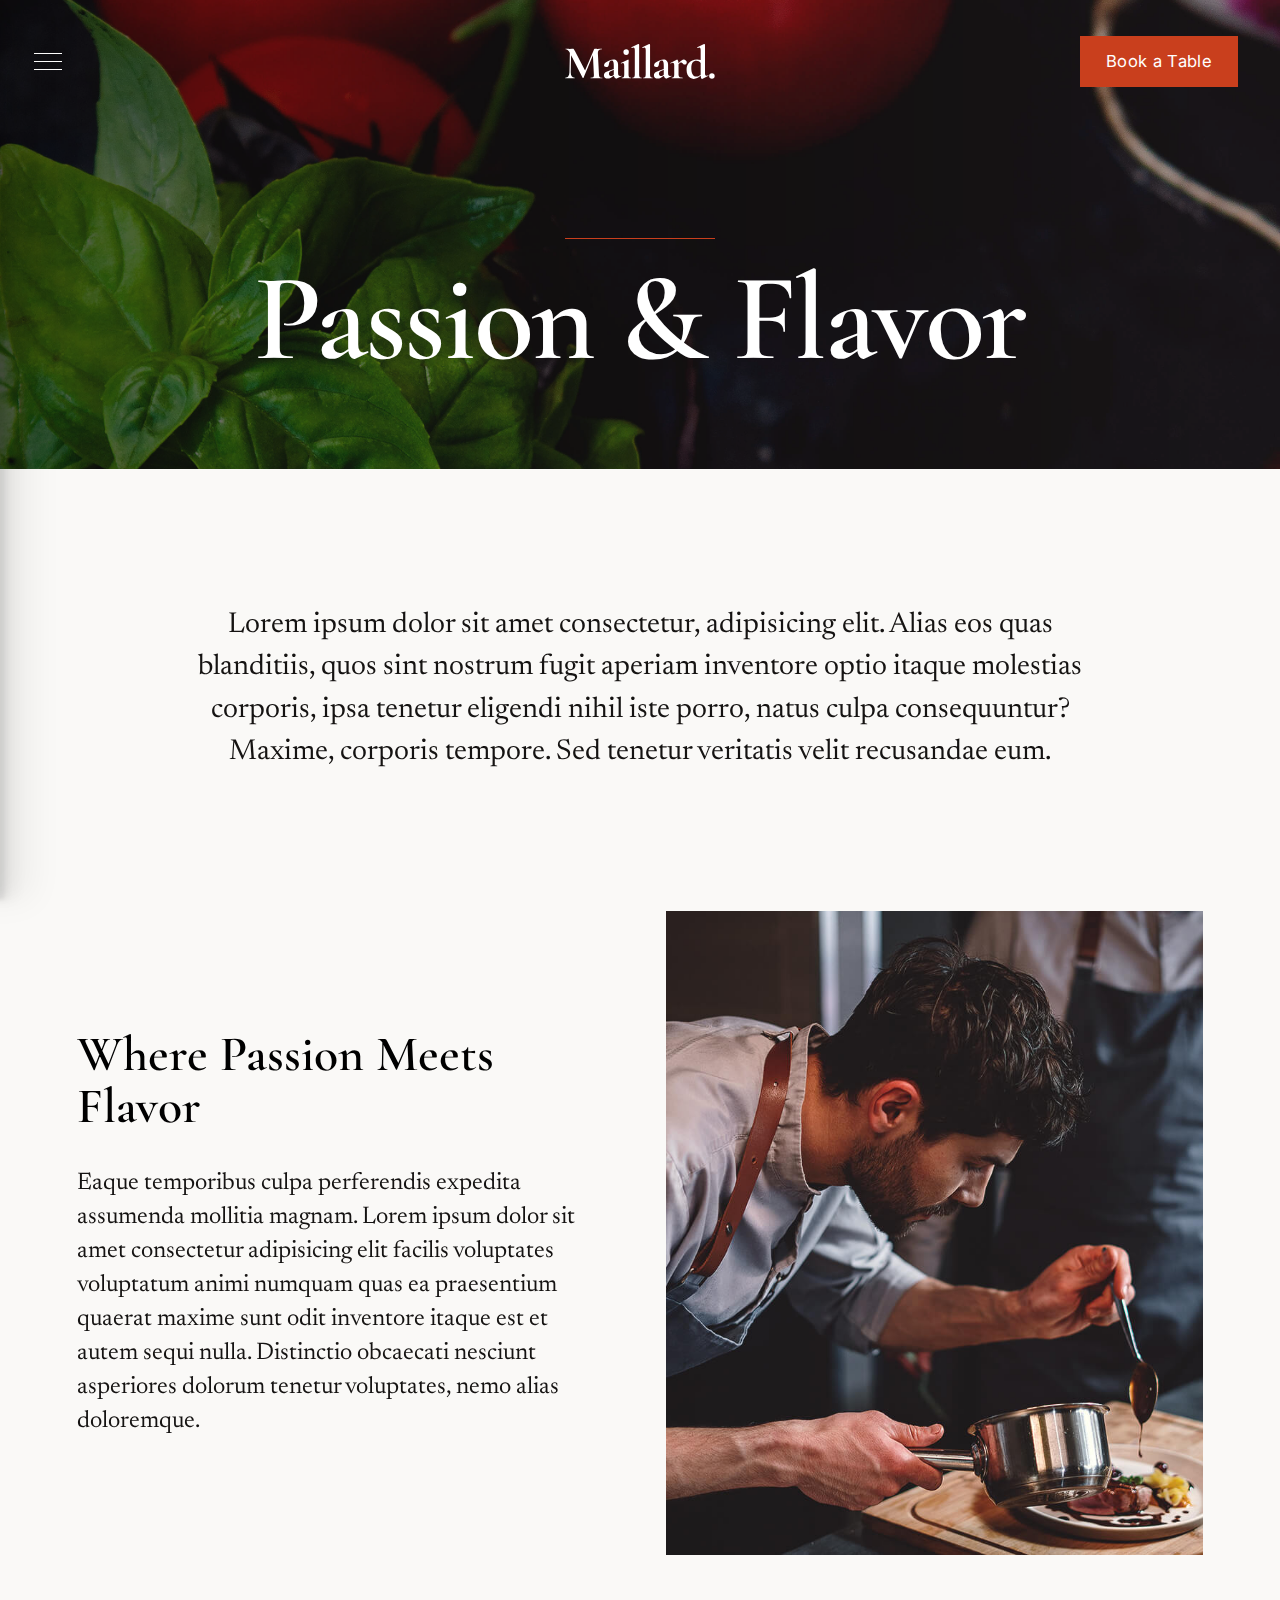
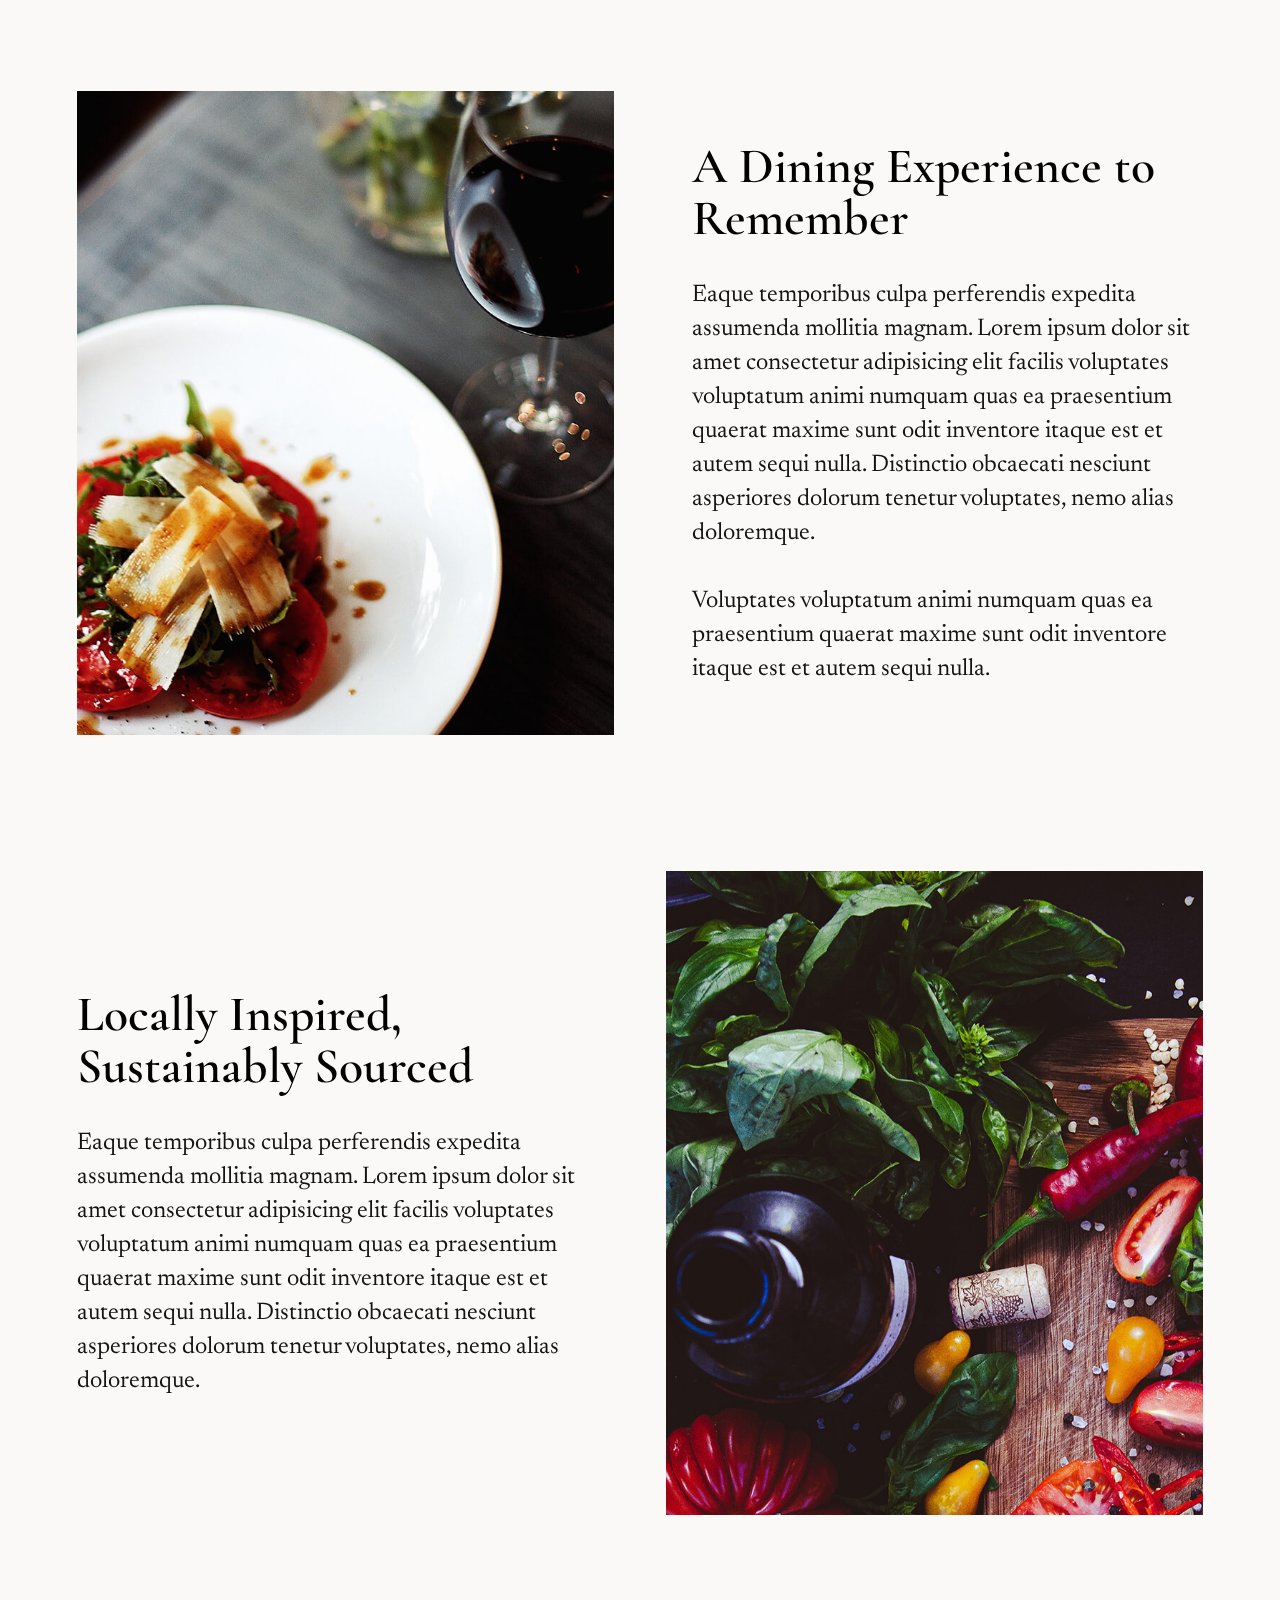
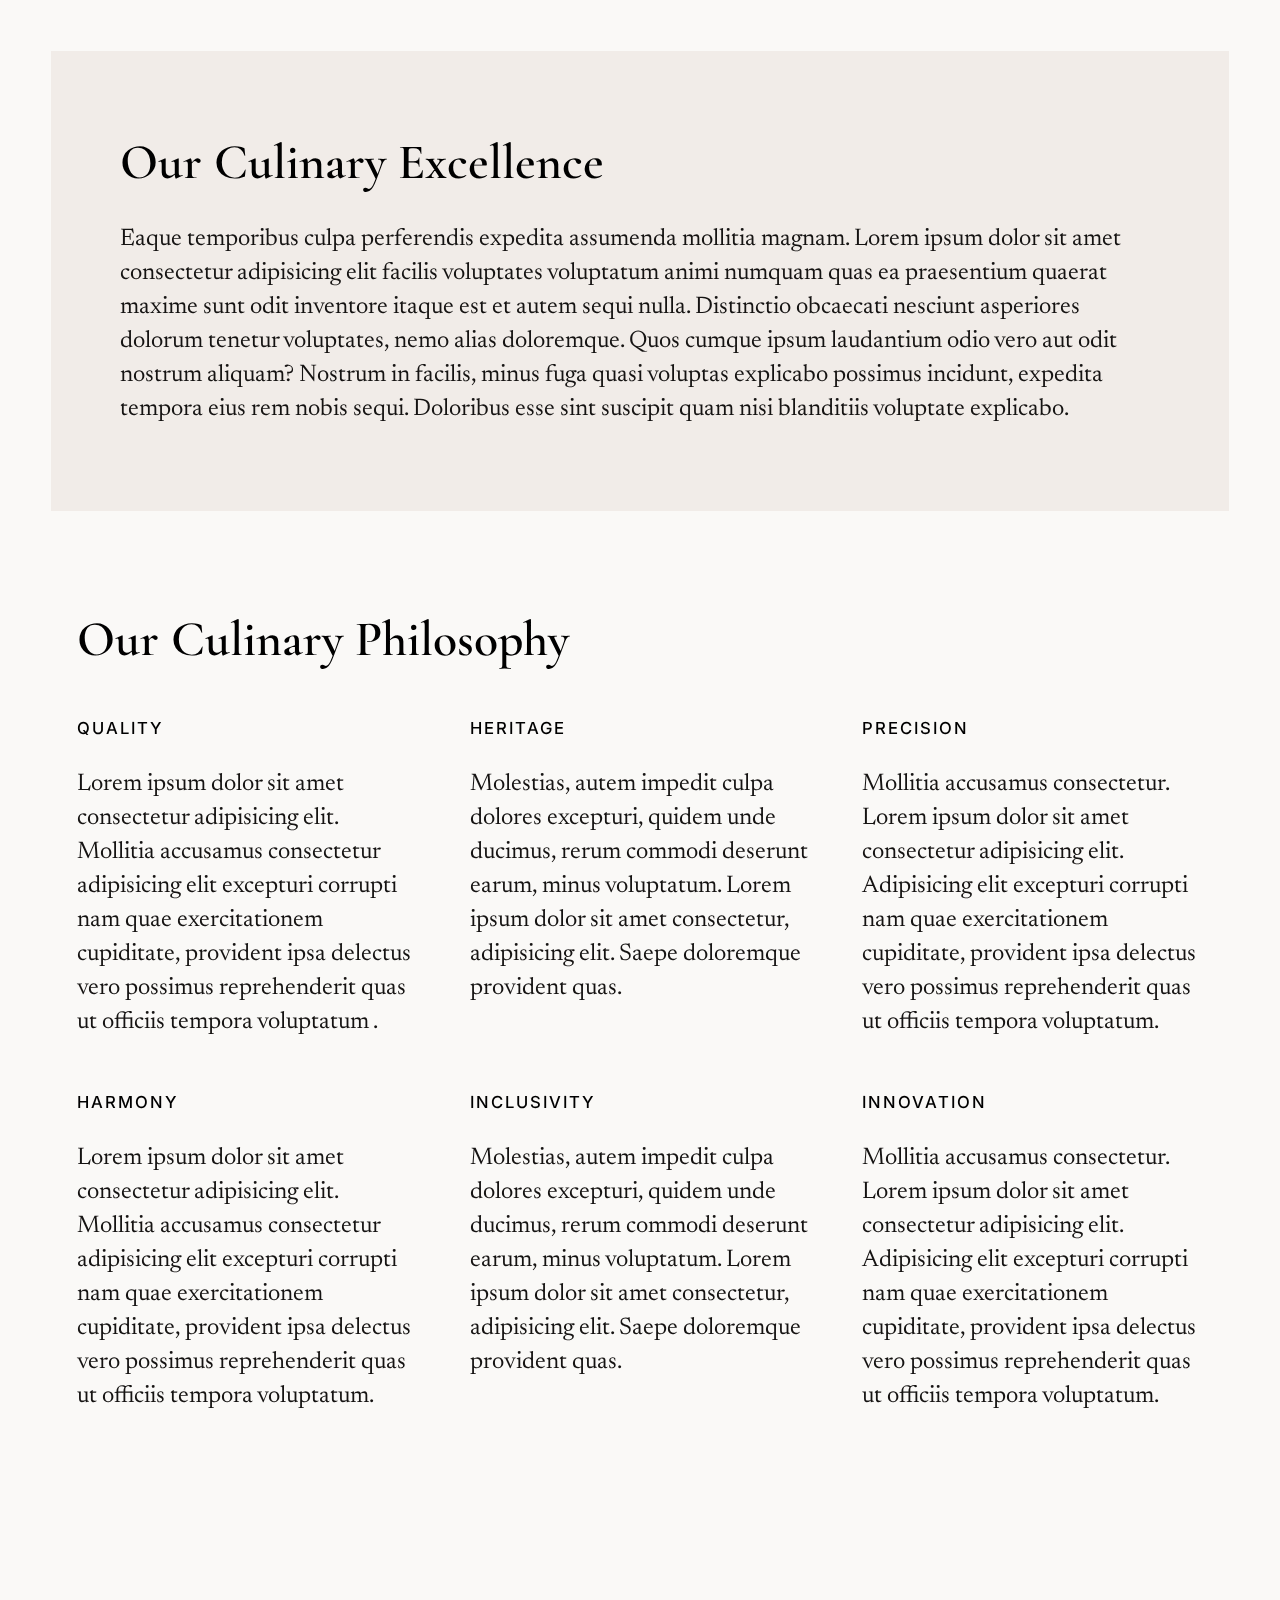
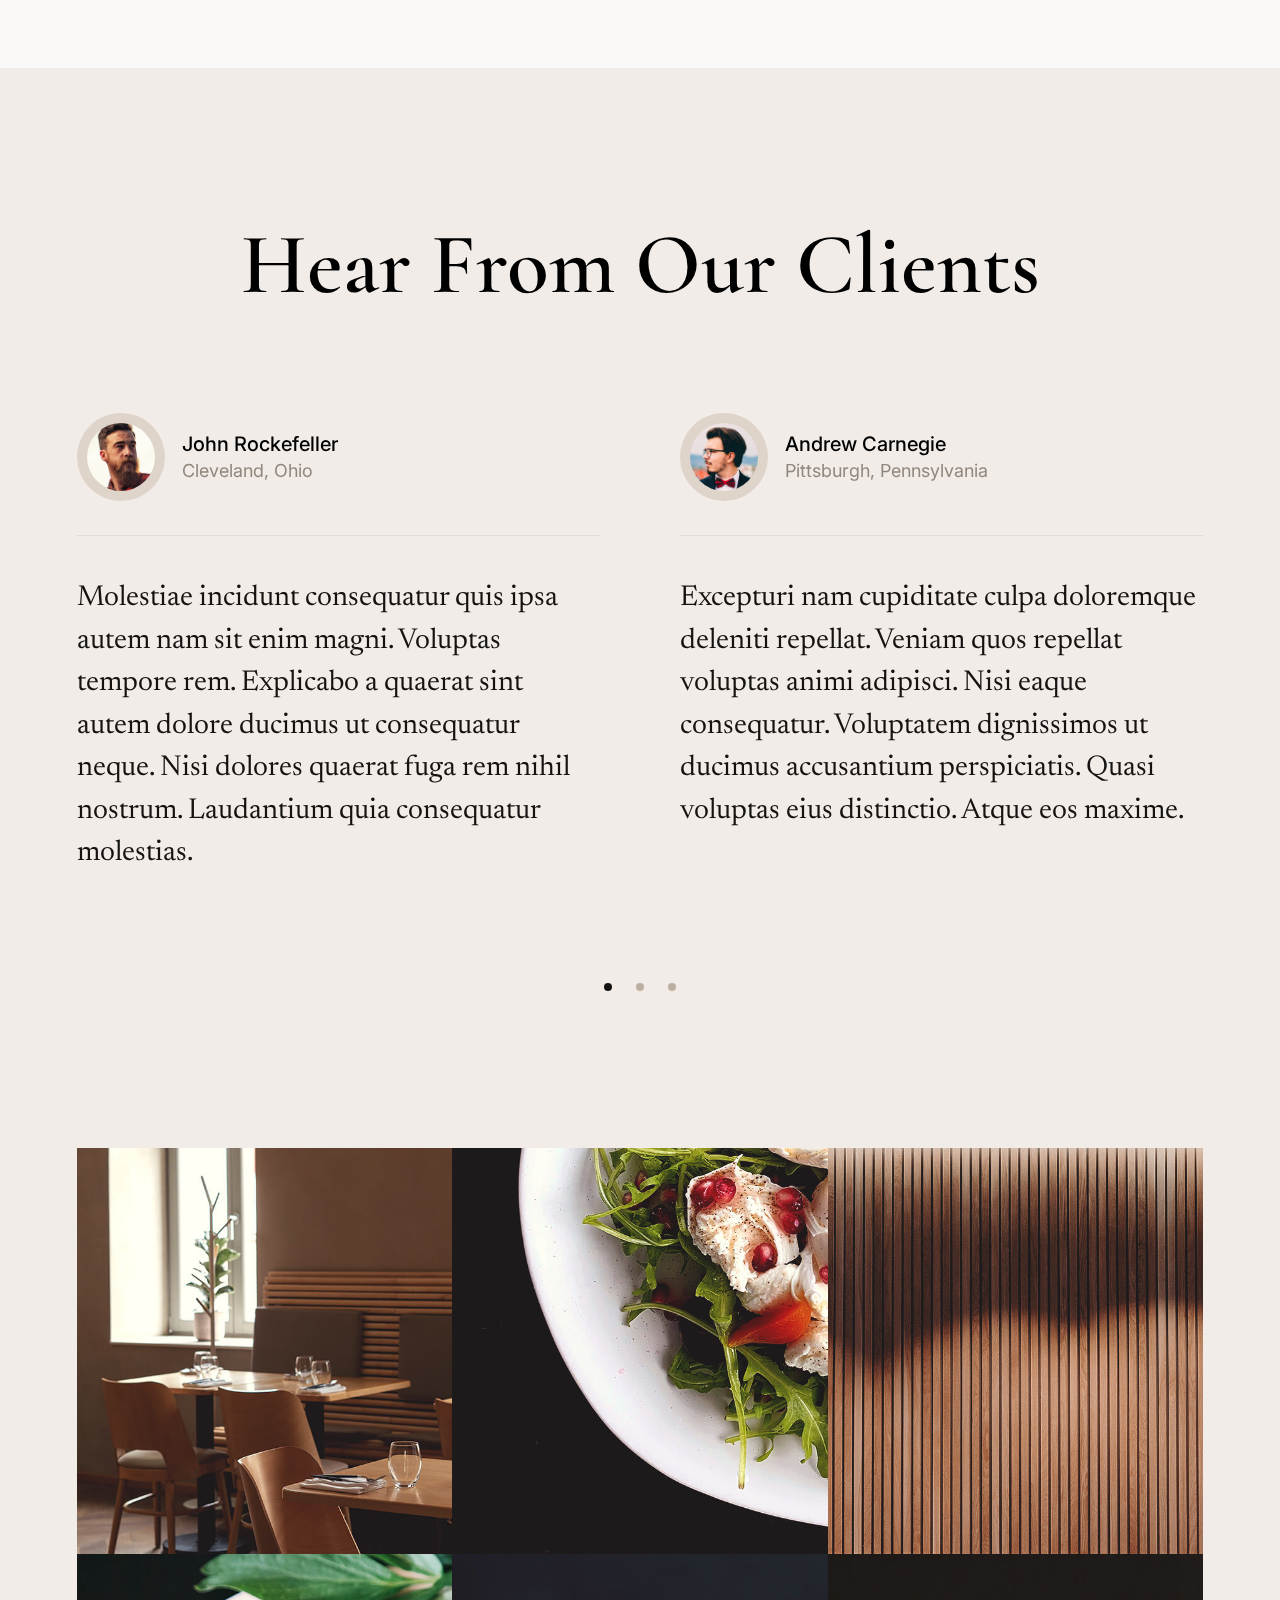
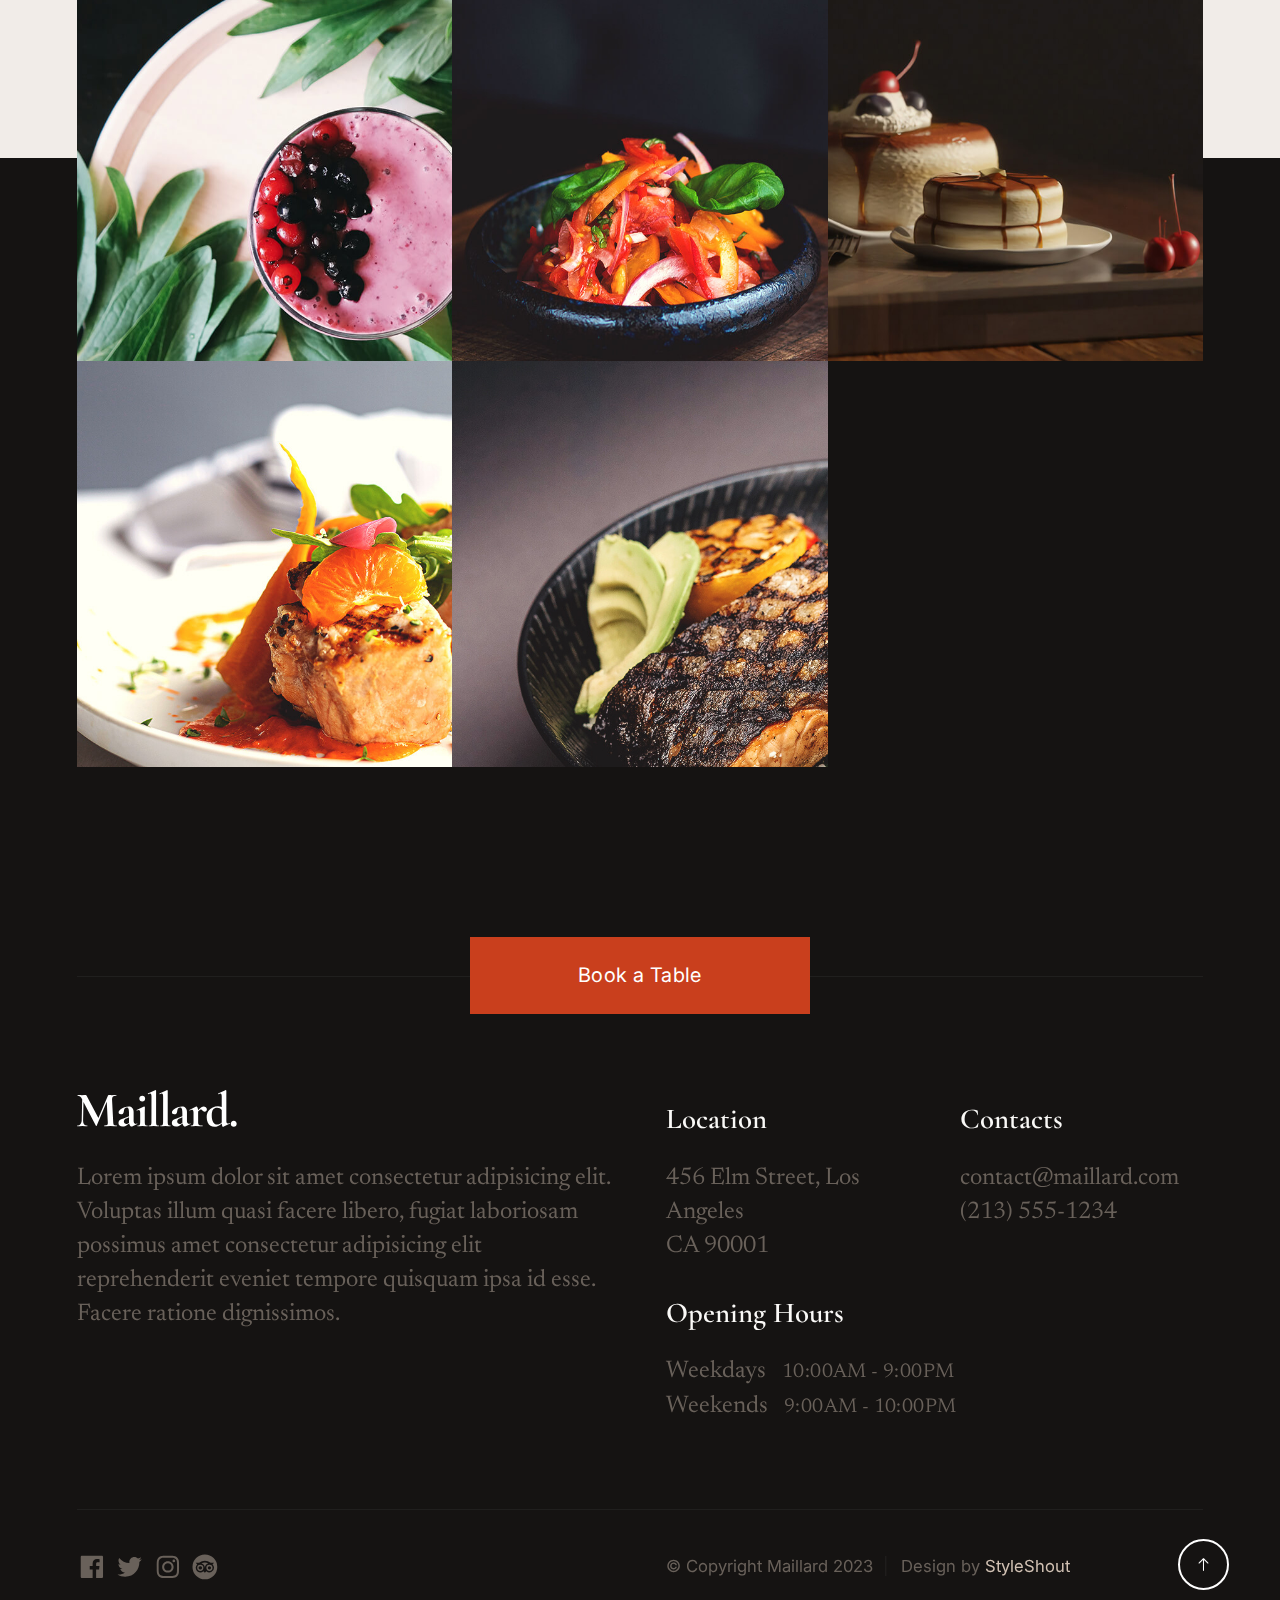
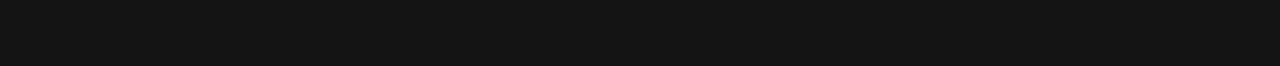
==== about.html @ 50a5a174 "first commit" ====
<!DOCTYPE html>
<html lang="en" class="no-js" >
<head>

    <!--- basic page needs
    ================================================== -->
    <meta charset="utf-8">
    <meta name="viewport" content="width=device-width, initial-scale=1">
    <title>About - Maillard</title>

    <script>
        document.documentElement.classList.remove('no-js');
        document.documentElement.classList.add('js');
    </script>

    <!-- CSS
    ================================================== -->
    <link rel="stylesheet" href="css/vendor.css">
    <link rel="stylesheet" href="css/styles.css">

    <!-- favicons
    ================================================== -->
    <link rel="apple-touch-icon" sizes="180x180" href="apple-touch-icon.png">
    <link rel="icon" type="image/png" sizes="32x32" href="favicon-32x32.png">
    <link rel="icon" type="image/png" sizes="16x16" href="favicon-16x16.png">
    <link rel="manifest" href="site.webmanifest">

</head>


<body id="top">

    
    <!-- preloader
    ================================================== -->
    <div id="preloader">
        <div id="loader" class="dots-fade">
            <div></div>
            <div></div>
            <div></div>
        </div>
    </div>   


    <!-- page wrap
    ================================================== -->
    <div id="page" class="s-pagewrap">

        <div class="menu-underlay"></div>

        <!-- # site header 
        ================================================== -->
        <header class="s-header">

            <div class="s-header__block">

                <div class="s-header__logo">
                    <a class="logo" href="index.html">
                        <img src="images/logo.svg" alt="Homepage">
                    </a>
                </div>

                <a class="s-header__menu-toggle" href="#0"><span>Browse</span></a>

                <div class="s-header__cta">
                    <a href="reservations.html" class="btn btn--primary s-header__cta-btn">Book a Table</a>                        
                </div>

            </div> <!-- end s-header__block -->

            <nav class="s-header__nav">    

                <a href="#0" class="s-header__nav-close-btn" title="close"><span>Close</span></a>

                <div class="s-header__nav-logo">
                    <a href="index.html">
                        <img src="images/logo.svg" alt="Homepage">
                    </a>
                </div> <!-- s-header__nav-logo -->  

                <ul class="s-header__nav-links">
                    <li><a href="index.html">Home</a></li>
                    <li><a href="menu.html">Menu</a></li>
                    <li class="current"><a href="about.html">About</a></li>
                    <li><a href="reservations.html">Reservations</a></li>
                </ul> <!-- s-header__nav-links -->    

                <div class="s-header__nav-bottom">

                    <h6>Booking Request</h6>

                    <div class="s-header__booking">
                        <div class="s-header__booking-no"><a href="tel:+213123456">(213) 555-1234</a></div>
                    </div>

                    <ul class="s-header__nav-social social-list">
                        <li>
                            <a href="#0">
                                <svg xmlns="http://www.w3.org/2000/svg" width="24" height="24" viewBox="0 0 24 24" style="fill:rgba(0, 0, 0, 1);transform:;-ms-filter:"><path d="M20,3H4C3.447,3,3,3.448,3,4v16c0,0.552,0.447,1,1,1h8.615v-6.96h-2.338v-2.725h2.338v-2c0-2.325,1.42-3.592,3.5-3.592 c0.699-0.002,1.399,0.034,2.095,0.107v2.42h-1.435c-1.128,0-1.348,0.538-1.348,1.325v1.735h2.697l-0.35,2.725h-2.348V21H20 c0.553,0,1-0.448,1-1V4C21,3.448,20.553,3,20,3z"></path></svg>
                                <span class="u-screen-reader-text">Facebook</span>
                            </a>
                        </li>
                        <li>
                            <a href="#0">
                                <svg xmlns="http://www.w3.org/2000/svg" width="24" height="24" viewBox="0 0 24 24" style="fill:rgba(0, 0, 0, 1);transform:;-ms-filter:"><path d="M19.633,7.997c0.013,0.175,0.013,0.349,0.013,0.523c0,5.325-4.053,11.461-11.46,11.461c-2.282,0-4.402-0.661-6.186-1.809 c0.324,0.037,0.636,0.05,0.973,0.05c1.883,0,3.616-0.636,5.001-1.721c-1.771-0.037-3.255-1.197-3.767-2.793 c0.249,0.037,0.499,0.062,0.761,0.062c0.361,0,0.724-0.05,1.061-0.137c-1.847-0.374-3.23-1.995-3.23-3.953v-0.05 c0.537,0.299,1.16,0.486,1.82,0.511C3.534,9.419,2.823,8.184,2.823,6.787c0-0.748,0.199-1.434,0.548-2.032 c1.983,2.443,4.964,4.04,8.306,4.215c-0.062-0.3-0.1-0.611-0.1-0.923c0-2.22,1.796-4.028,4.028-4.028 c1.16,0,2.207,0.486,2.943,1.272c0.91-0.175,1.782-0.512,2.556-0.973c-0.299,0.935-0.936,1.721-1.771,2.22 c0.811-0.088,1.597-0.312,2.319-0.624C21.104,6.712,20.419,7.423,19.633,7.997z"></path></svg>
                                <span class="u-screen-reader-text">Twitter</span>
                            </a>
                        </li>
                        <li>
                            <a href="#0">
                                <svg xmlns="http://www.w3.org/2000/svg" width="24" height="24" viewBox="0 0 24 24" style="fill:rgba(0, 0, 0, 1);transform:;-ms-filter:"><path d="M11.999,7.377c-2.554,0-4.623,2.07-4.623,4.623c0,2.554,2.069,4.624,4.623,4.624c2.552,0,4.623-2.07,4.623-4.624 C16.622,9.447,14.551,7.377,11.999,7.377L11.999,7.377z M11.999,15.004c-1.659,0-3.004-1.345-3.004-3.003 c0-1.659,1.345-3.003,3.004-3.003s3.002,1.344,3.002,3.003C15.001,13.659,13.658,15.004,11.999,15.004L11.999,15.004z"></path><circle cx="16.806" cy="7.207" r="1.078"></circle><path d="M20.533,6.111c-0.469-1.209-1.424-2.165-2.633-2.632c-0.699-0.263-1.438-0.404-2.186-0.42 c-0.963-0.042-1.268-0.054-3.71-0.054s-2.755,0-3.71,0.054C7.548,3.074,6.809,3.215,6.11,3.479C4.9,3.946,3.945,4.902,3.477,6.111 c-0.263,0.7-0.404,1.438-0.419,2.186c-0.043,0.962-0.056,1.267-0.056,3.71c0,2.442,0,2.753,0.056,3.71 c0.015,0.748,0.156,1.486,0.419,2.187c0.469,1.208,1.424,2.164,2.634,2.632c0.696,0.272,1.435,0.426,2.185,0.45 c0.963,0.042,1.268,0.055,3.71,0.055s2.755,0,3.71-0.055c0.747-0.015,1.486-0.157,2.186-0.419c1.209-0.469,2.164-1.424,2.633-2.633 c0.263-0.7,0.404-1.438,0.419-2.186c0.043-0.962,0.056-1.267,0.056-3.71s0-2.753-0.056-3.71C20.941,7.57,20.801,6.819,20.533,6.111z M19.315,15.643c-0.007,0.576-0.111,1.147-0.311,1.688c-0.305,0.787-0.926,1.409-1.712,1.711c-0.535,0.199-1.099,0.303-1.67,0.311 c-0.95,0.044-1.218,0.055-3.654,0.055c-2.438,0-2.687,0-3.655-0.055c-0.569-0.007-1.135-0.112-1.669-0.311 c-0.789-0.301-1.414-0.923-1.719-1.711c-0.196-0.534-0.302-1.099-0.311-1.669c-0.043-0.95-0.053-1.218-0.053-3.654 c0-2.437,0-2.686,0.053-3.655c0.007-0.576,0.111-1.146,0.311-1.687c0.305-0.789,0.93-1.41,1.719-1.712 c0.534-0.198,1.1-0.303,1.669-0.311c0.951-0.043,1.218-0.055,3.655-0.055c2.437,0,2.687,0,3.654,0.055 c0.571,0.007,1.135,0.112,1.67,0.311c0.786,0.303,1.407,0.925,1.712,1.712c0.196,0.534,0.302,1.099,0.311,1.669 c0.043,0.951,0.054,1.218,0.054,3.655c0,2.436,0,2.698-0.043,3.654H19.315z"></path></svg>
                                <span class="u-screen-reader-text">Instagram</span>
                            </a>
                        </li>
                        <li>
                            <a href="#0">
                                <svg xmlns="http://www.w3.org/2000/svg" width="24" height="24" viewBox="0 0 24 24" style="fill: rgba(0, 0, 0, 1);transform: ;msFilter:;"><path d="M8.31 10.28a2.5 2.5 0 1 0 2.5 2.49 2.5 2.5 0 0 0-2.5-2.49zm0 3.8a1.31 1.31 0 1 1 0-2.61 1.31 1.31 0 1 1 0 2.61zm7.38-3.8a2.5 2.5 0 1 0 2.5 2.49 2.5 2.5 0 0 0-2.5-2.49zM17 12.77a1.31 1.31 0 1 1-1.31-1.3 1.31 1.31 0 0 1 1.31 1.3z"></path><path d="M12 2a10 10 0 1 0 10 10A10 10 0 0 0 12 2zm7.38 10.77a3.69 3.69 0 0 1-6.2 2.71L12 16.77l-1.18-1.29a3.69 3.69 0 1 1-5-5.44l-1.2-1.3H7.3a8.33 8.33 0 0 1 9.41 0h2.67l-1.2 1.31a3.71 3.71 0 0 1 1.2 2.72z"></path><path d="M14.77 9.05a7.19 7.19 0 0 0-5.54 0A4.06 4.06 0 0 1 12 12.7a4.08 4.08 0 0 1 2.77-3.65z"></path></svg>
                                <span class="u-screen-reader-text">Tripadvisor</span>
                            </a>
                        </li>
                    </ul> 
                </div> <!-- s-header__nav-bottom -->  

            </nav> <!-- end s-header__nav -->

        </header> <!-- end s-header -->

        
        <!-- # main content
        ================================================== -->
        <article class="s-content">

            <!-- ## pageheader -->
            <section class="s-pageheader" style="background-image:url(images/pageheader/pageheader-about-bg-3000.jpg)">
                <div class="row">
                    <div class="column xl-12 s-pageheader__content">
                        <h1 class="page-title">                        
                            Passion & Flavor
                        </h1>                    
                    </div>
                </div>
            </section> <!-- end pageheader -->
            
            <!-- ## pagecontent -->
            <section class="s-pagecontent pagecontent">

                <div class="row width-narrower pageintro text-center">
                    <div class="column xl-12">
                        <p class="lead">
                        Lorem ipsum dolor sit amet consectetur, adipisicing elit. Alias eos quas blanditiis, quos sint nostrum fugit aperiam 
                        inventore optio itaque molestias corporis, ipsa tenetur eligendi nihil iste porro, natus culpa consequuntur? Maxime, 
                        corporis tempore. Sed tenetur veritatis velit recusandae eum. 
                        </p>
                    </div>                       
                </div> <!-- end pageintro -->              
    
                <div class="row width-narrow content-block content-block--media-right">
                    <div class="column content-block__text">
                        <h3>Where Passion Meets Flavor</h3>
                        <p>
                        Eaque temporibus culpa perferendis expedita assumenda mollitia magnam. Lorem ipsum dolor sit amet consectetur adipisicing elit
                        facilis voluptates voluptatum animi numquam quas ea praesentium quaerat maxime sunt odit inventore itaque est et autem sequi nulla. 
                        Distinctio obcaecati nesciunt asperiores dolorum tenetur voluptates, nemo alias doloremque.
                        </p>
                    </div>
                    <div class="column content-block__media">
                        <figure>
                            <img src="images/about/about-img-01.jpg" 
                                 srcset="images/about/about-img-01.jpg 1x, images/about/about-img-01@2x.jpg 2x" alt="">
                        </figure>
                    </div>
                </div> <!-- end content-block-->
    
                <div class="row width-narrow content-block content-block--media-left">    
                    <div class="column content-block__text">
                        <h3>A Dining Experience to Remember</h3>
                        <p>
                        Eaque temporibus culpa perferendis expedita assumenda mollitia magnam. Lorem ipsum dolor sit amet consectetur adipisicing elit
                        facilis voluptates voluptatum animi numquam quas ea praesentium quaerat maxime sunt odit inventore itaque est et autem sequi nulla. 
                        Distinctio obcaecati nesciunt asperiores dolorum tenetur voluptates, nemo alias doloremque.
                        </p>
                        <p>
                        Voluptates voluptatum animi numquam quas ea praesentium quaerat maxime sunt odit 
                        inventore itaque est et autem sequi nulla. 
                        </p>
                    </div>
                    <div class="column content-block__media">
                        <figure>
                            <img src="images/about/about-img-02.jpg" 
                                 srcset="images/about/about-img-02.jpg 1x, images/about/about-img-02@2x.jpg 2x" alt="">
                        </figure>
                    </div>
                </div> <!-- end content-block-->
    
                <div class="row width-narrow content-block content-block--media-right">
                    <div class="column content-block__text">                        
                        <h3>Locally Inspired, Sustainably Sourced</h3>
                        <p>
                        Eaque temporibus culpa perferendis expedita assumenda mollitia magnam. Lorem ipsum dolor sit amet consectetur adipisicing elit
                        facilis voluptates voluptatum animi numquam quas ea praesentium quaerat maxime sunt odit inventore itaque est et autem sequi nulla. 
                        Distinctio obcaecati nesciunt asperiores dolorum tenetur voluptates, nemo alias doloremque.
                        </p>
                    </div>
                    <div class="column content-block__media">
                        <figure>
                            <img src="images/about/about-img-03.jpg" 
                                 srcset="images/about/about-img-03.jpg 1x, images/about/about-img-03@2x.jpg 2x" alt="">
                        </figure>
                    </div>
                </div> <!-- end content-block-->
    
                <div class="row width-narrow content-block content-block--grey">
                    <div class="column xl-12">     
                        <h3>Our Culinary Excellence</h3>
                        <p>
                        Eaque temporibus culpa perferendis expedita assumenda mollitia magnam. Lorem ipsum dolor sit amet consectetur adipisicing elit
                        facilis voluptates voluptatum animi numquam quas ea praesentium quaerat maxime sunt odit inventore itaque est et autem sequi nulla. 
                        Distinctio obcaecati nesciunt asperiores dolorum tenetur voluptates, nemo alias doloremque. Quos cumque ipsum laudantium odio vero 
                        aut odit nostrum aliquam? Nostrum in facilis, minus fuga quasi voluptas explicabo possimus incidunt, expedita tempora eius rem nobis sequi. 
                        Doloribus esse sint suscipit quam nisi blanditiis voluptate explicabo.
                        </p>
                    </div>
                </div> <!-- end content-block -->

                <div class="row width-narrow content-block">
                    <div class="column xl-12"> 
    
                        <h3>Our Culinary Philosophy</h3>
    
                        <div class="grid-list-items list-items">
                            <div class="grid-list-items__item list-items__item u-remove-bottom">
                                <div class="list-items__item-header">
                                    <h6 class="list-items__item-small-title">Quality</h6>
                                </div>
                                <p>
                                Lorem ipsum dolor sit amet consectetur adipisicing elit. Mollitia accusamus consectetur adipisicing elit excepturi corrupti 
                                nam quae exercitationem cupiditate, provident ipsa delectus vero possimus reprehenderit quas ut officiis tempora voluptatum 
                                .
                                </p>
                            </div>
                            <div class="grid-list-items__item list-items__item u-remove-bottom">
                                <div class="list-items__item-header">
                                    <h6 class="list-items__item-small-title">Heritage</h6>
                                </div>
                                <p> 
                                Molestias, autem impedit culpa dolores excepturi, quidem unde ducimus, rerum commodi deserunt earum, minus voluptatum.
                                Lorem ipsum dolor sit amet consectetur, adipisicing elit. Saepe doloremque provident quas.
                                </p>
                            </div>
                            <div class="grid-list-items__item list-items__item u-remove-bottom">
                                <div class="list-items__item-header">
                                    <h6 class="list-items__item-small-title">Precision</h6>
                                </div>
                                <p>
                                Mollitia accusamus consectetur. Lorem ipsum dolor sit amet consectetur adipisicing elit. Adipisicing elit excepturi corrupti 
                                nam quae exercitationem cupiditate, provident ipsa delectus vero possimus reprehenderit quas ut officiis tempora voluptatum. 
                                
                                </p>
                            </div>
                            <div class="grid-list-items__item list-items__item u-remove-bottom">
                                <div class="list-items__item-header">
                                    <h6 class="list-items__item-small-title">Harmony</h6>
                                </div>
                                <p>
                                Lorem ipsum dolor sit amet consectetur adipisicing elit. Mollitia accusamus consectetur adipisicing elit excepturi corrupti 
                                nam quae exercitationem cupiditate, provident ipsa delectus vero possimus reprehenderit quas ut officiis tempora voluptatum.
                                </p>
                            </div>
                            <div class="grid-list-items__item list-items__item u-remove-bottom">
                                <div class="list-items__item-header">
                                    <h6 class="list-items__item-small-title">Inclusivity</h6>
                                </div>
                                <p> 
                                Molestias, autem impedit culpa dolores excepturi, quidem unde ducimus, rerum commodi deserunt earum, minus voluptatum.
                                Lorem ipsum dolor sit amet consectetur, adipisicing elit. Saepe doloremque provident quas.
                                </p>
                            </div>
                            <div class="grid-list-items__item list-items__item u-remove-bottom">
                                <div class="list-items__item-header">
                                    <h6 class="list-items__item-small-title">Innovation</h6>
                                </div>
                                <p>
                                Mollitia accusamus consectetur. Lorem ipsum dolor sit amet consectetur adipisicing elit. Adipisicing elit excepturi corrupti 
                                nam quae exercitationem cupiditate, provident ipsa delectus vero possimus reprehenderit quas ut officiis tempora voluptatum. 
                                </p>
                            </div>
                        </div> <!--list-items --> 

                    </div> <!-- end column-->
                </div> <!-- end content-block -->  

            </section> <!-- pagecontent --> 

        </article> <!-- end main content -->


        <!-- # testimonials
        ================================================== -->
        <section id="testimonials" class="s-testimonials">

            <div class="row s-testimonials__content">
                <div class="column xl-12">

                    <h3 class="s-testimonials__title text-center">Hear From Our Clients</h3>
    
                    <div class="swiper-container s-testimonials__slider">    
                        <div class="swiper-wrapper">

                            <div class="s-testimonials__slide swiper-slide">
                                <div class="s-testimonials__author">
                                    <img src="images/avatars/user-02.jpg" alt="Author image" class="s-testimonials__avatar">
                                    <cite class="s-testimonials__cite">
                                        John Rockefeller
                                        <span>Cleveland, Ohio</span>
                                    </cite>
                                </div>
                                <p>
                                Molestiae incidunt consequatur quis ipsa autem nam sit enim magni. Voluptas tempore rem. 
                                Explicabo a quaerat sint autem dolore ducimus ut consequatur neque. Nisi dolores quaerat fuga rem nihil nostrum.
                                Laudantium quia consequatur molestias.
                                </p>
                            </div> <!-- end s-testimonials__slide -->
            
                            <div class="s-testimonials__slide swiper-slide">
                                <div class="s-testimonials__author">
                                    <img src="images/avatars/user-03.jpg" alt="Author image" class="s-testimonials__avatar">
                                    <cite class="s-testimonials__cite">
                                        Andrew Carnegie
                                        <span>Pittsburgh, Pennsylvania</span>
                                    </cite>
                                </div>
                                <p>
                                Excepturi nam cupiditate culpa doloremque deleniti repellat. Veniam quos repellat voluptas animi adipisci.
                                Nisi eaque consequatur. Voluptatem dignissimos ut ducimus accusantium perspiciatis.
                                Quasi voluptas eius distinctio. Atque eos maxime.
                                </p>
                            </div> <!-- end s-testimonials__slide -->
            
                            <div class="s-testimonials__slide swiper-slide">
                                <div class="s-testimonials__author">
                                    <img src="images/avatars/user-01.jpg" alt="Author image" class="s-testimonials__avatar">
                                    <cite class="s-testimonials__cite">
                                        John Morgan
                                        <span>New York City</span>
                                    </cite>
                                </div>
                                <p>
                                Repellat dignissimos libero. Qui sed at corrupti expedita voluptas odit. Nihil ea quia nesciunt. Ducimus aut sed ipsam.  
                                Autem eaque officia cum exercitationem sunt voluptatum accusamus. Quasi voluptas eius distinctio.
                                Voluptatem dignissimos ut.
                                </p>
                            </div> <!-- end s-testimonials__slide -->
    
                            <div class="s-testimonials__slide swiper-slide">
                                <div class="s-testimonials__author">
                                    <img src="images/avatars/user-06.jpg" alt="Author image" class="s-testimonials__avatar">
                                    <cite class="s-testimonials__cite">
                                        Henry Ford
                                        <span>Dearborn, Michigan</span>
                                    </cite>
                                </div>
                                <p>
                                Nunc interdum lacus sit amet orci. Vestibulum dapibus nunc ac augue. Fusce vel dui. In ac felis 
                                quis tortor malesuada pretium. Curabitur vestibulum aliquam leo. Qui sed at corrupti expedita voluptas odit. 
                                Nihil ea quia nesciunt. Ducimus aut sed ipsam.
                                </p>
                            </div> <!-- end s-testimonials__slide -->
        
                        </div> <!-- end swiper-wrapper -->
    
                        <div class="swiper-pagination"></div>
    
                    </div> <!-- end s-testimonials__slider -->
    
                </div> <!-- end column -->
            </div> <!-- end s-testimonials__content -->

        </section> <!-- end s-testimonials --> 


        <!-- # gallery
        ================================================== -->
        <section id="gallery" class="s-gallery">
            <div class="row s-gallery__inner">
                <div class="column xl-12">

                    <div class="gallery-items grid-list-items">
                        <div class="gallery-items__item grid-list-items__item">
                            <a href="images/gallery/large/l-gallery-01.jpg" class="gallery-items__item-thumb glightbox">
                                <img src="images/gallery/gallery-01.jpg" 
                                    srcset="images/gallery/gallery-01.jpg 1x, 
                                            images/gallery/gallery-01@2x.jpg 2x" alt="">
                            </a>
                        </div> <!-- end gallery-items__item-->
            
                        <div class="gallery-items__item grid-list-items__item">
                            <a href="images/gallery/large/l-gallery-02.jpg" class="gallery-items__item-thumb glightbox">
                                <img src="images/gallery/gallery-02.jpg" 
                                    srcset="images/gallery/gallery-02.jpg 1x, 
                                            images/gallery/gallery-02@2x.jpg 2x" alt="">
                            </a>
                        </div> <!-- end gallery-items__item -->
            
                        <div class="gallery-items__item grid-list-items__item">
                            <a href="images/gallery/large/l-gallery-03.jpg" class="gallery-items__item-thumb glightbox">
                                <img src="images/gallery/gallery-03.jpg" 
                                    srcset="images/gallery/gallery-03.jpg 1x, 
                                            images/gallery/gallery-03@2x.jpg 2x" alt="">
                            </a>
                        </div> <!-- end gallery-items__item -->
            
                        <div class="gallery-items__item grid-list-items__item">
                            <a href="images/gallery/large/l-gallery-04.jpg" class="gallery-items__item-thumb glightbox">
                                <img src="images/gallery/gallery-04.jpg" 
                                    srcset="images/gallery/gallery-04.jpg 1x, 
                                            images/gallery/gallery-04@2x.jpg 2x" alt="">
                            </a>
                        </div> <!-- end gallery-items__item -->
            
                        <div class="gallery-items__item grid-list-items__item">
                            <a href="images/gallery/large/l-gallery-05.jpg" class="gallery-items__item-thumb glightbox">
                                <img src="images/gallery/gallery-05.jpg" 
                                    srcset="images/gallery/gallery-05.jpg 1x, 
                                            images/gallery/gallery-05@2x.jpg 2x" alt="">
                            </a>
                        </div> <!-- end gallery-items__item -->
            
                        <div class="gallery-items__item grid-list-items__item">
                            <a href="images/gallery/large/l-gallery-06.jpg" class="gallery-items__item-thumb glightbox">
                                <img src="images/gallery/gallery-06.jpg" 
                                    srcset="images/gallery/gallery-06.jpg 1x, 
                                            images/gallery/gallery-06@2x.jpg 2x" alt="">
                            </a>
                        </div> <!-- end gallery-items__item -->
            
                        <div class="gallery-items__item grid-list-items__item">
                            <a href="images/gallery/large/l-gallery-07.jpg" class="gallery-items__item-thumb glightbox">
                                <img src="images/gallery/gallery-07.jpg" 
                                    srcset="images/gallery/gallery-07.jpg 1x, 
                                            images/gallery/gallery-07@2x.jpg 2x" alt="">
                            </a>
                        </div> <!-- end gallery-items__item -->
            
                        <div class="gallery-items__item grid-list-items__item">
                            <a href="images/gallery/large/l-gallery-08.jpg" class="gallery-items__item-thumb glightbox">
                                <img src="images/gallery/gallery-08.jpg" 
                                    srcset="images/gallery/gallery-08.jpg 1x, 
                                            images/gallery/gallery-08@2x.jpg 2x" alt="">
                            </a>
                        </div> <!-- end gallery-items__item -->
                    </div> <!-- end grid-list-items -->

                </div>
            </div> <!-- end s-gallery__inner -->
        </section> <!-- end s-gallery --> 


        <!-- # footer 
        ================================================== -->
        <footer id="footer" class="s-footer">  
            
            <div class="row s-footer__top row-x-center">
                <div class="column xl-4 lg-6 tab-8 mob-12">
                    <a href="reservations.html" class="btn btn--primary btn--large u-fullwidth">Book a Table</a>
                </div>
            </div>

            <div class="row s-footer__main-content">

                <div class="column xl-6 md-12 s-footer__block s-footer__about"> 
                    <div class="s-footer__logo">
                        <a class="logo" href="index.html">
                            <img src="images/logo.svg" alt="Homepage">
                        </a>
                    </div>  

                    <p>
                    Lorem ipsum dolor sit amet consectetur adipisicing elit. Voluptas illum quasi facere libero, 
                    fugiat laboriosam possimus amet consectetur adipisicing elit reprehenderit eveniet tempore quisquam ipsa id esse. Facere ratione dignissimos.
                    </p>               
                </div> <!-- end s-footer__about -->

                <div class="column xl-6 md-12 s-footer__block s-footer__info">
                    <div class="row">
                        <div class="column xl-6 lg-12">
                            <h5>Location</h5>
                            <p>
                            456 Elm Street, Los Angeles <br>
                            CA 90001
                            </p>
                        </div>
                        <div class="column xl-6 lg-12">     
                            <h5>Contacts</h5>
                            <ul class="link-list">
                                <li><a href="mailto:#0">contact@maillard.com</a></li>
                                <li><a href="tel:+2135551212">(213) 555-1234</a></li>
                            </ul> 
                        </div>
                        <div class="column">                   
                            <h5>Opening Hours</h5>
                            <ul class="opening-hours">
                                <li><span class="opening-hours__days">Weekdays</span><span class="opening-hours__time">10:00am - 9:00pm</span></li>
                                <li><span class="opening-hours__days">Weekends</span><span class="opening-hours__time">9:00am - 10:00pm</span></li>
                            </ul> 
                        </div>
                    </div>                    
                </div> <!-- end s-footer__info -->

            </div> <!-- end  s-footer__main-content -->                 
            
            <div class="row s-footer__bottom">
                
                <div class="column xl-6 lg-12">
                    <ul class="s-footer__social social-list">
                        <li>
                            <a href="#0">
                                <svg xmlns="http://www.w3.org/2000/svg" width="24" height="24" viewBox="0 0 24 24" style="fill:rgba(0, 0, 0, 1);transform:;-ms-filter:"><path d="M20,3H4C3.447,3,3,3.448,3,4v16c0,0.552,0.447,1,1,1h8.615v-6.96h-2.338v-2.725h2.338v-2c0-2.325,1.42-3.592,3.5-3.592 c0.699-0.002,1.399,0.034,2.095,0.107v2.42h-1.435c-1.128,0-1.348,0.538-1.348,1.325v1.735h2.697l-0.35,2.725h-2.348V21H20 c0.553,0,1-0.448,1-1V4C21,3.448,20.553,3,20,3z"></path></svg>
                                <span class="u-screen-reader-text">Facebook</span>
                            </a>
                        </li>
                        <li>
                            <a href="#0">
                                <svg xmlns="http://www.w3.org/2000/svg" width="24" height="24" viewBox="0 0 24 24" style="fill:rgba(0, 0, 0, 1);transform:;-ms-filter:"><path d="M19.633,7.997c0.013,0.175,0.013,0.349,0.013,0.523c0,5.325-4.053,11.461-11.46,11.461c-2.282,0-4.402-0.661-6.186-1.809 c0.324,0.037,0.636,0.05,0.973,0.05c1.883,0,3.616-0.636,5.001-1.721c-1.771-0.037-3.255-1.197-3.767-2.793 c0.249,0.037,0.499,0.062,0.761,0.062c0.361,0,0.724-0.05,1.061-0.137c-1.847-0.374-3.23-1.995-3.23-3.953v-0.05 c0.537,0.299,1.16,0.486,1.82,0.511C3.534,9.419,2.823,8.184,2.823,6.787c0-0.748,0.199-1.434,0.548-2.032 c1.983,2.443,4.964,4.04,8.306,4.215c-0.062-0.3-0.1-0.611-0.1-0.923c0-2.22,1.796-4.028,4.028-4.028 c1.16,0,2.207,0.486,2.943,1.272c0.91-0.175,1.782-0.512,2.556-0.973c-0.299,0.935-0.936,1.721-1.771,2.22 c0.811-0.088,1.597-0.312,2.319-0.624C21.104,6.712,20.419,7.423,19.633,7.997z"></path></svg>
                                <span class="u-screen-reader-text">Twitter</span>
                            </a>
                        </li>
                        <li>
                            <a href="#0">
                                <svg xmlns="http://www.w3.org/2000/svg" width="24" height="24" viewBox="0 0 24 24" style="fill:rgba(0, 0, 0, 1);transform:;-ms-filter:"><path d="M11.999,7.377c-2.554,0-4.623,2.07-4.623,4.623c0,2.554,2.069,4.624,4.623,4.624c2.552,0,4.623-2.07,4.623-4.624 C16.622,9.447,14.551,7.377,11.999,7.377L11.999,7.377z M11.999,15.004c-1.659,0-3.004-1.345-3.004-3.003 c0-1.659,1.345-3.003,3.004-3.003s3.002,1.344,3.002,3.003C15.001,13.659,13.658,15.004,11.999,15.004L11.999,15.004z"></path><circle cx="16.806" cy="7.207" r="1.078"></circle><path d="M20.533,6.111c-0.469-1.209-1.424-2.165-2.633-2.632c-0.699-0.263-1.438-0.404-2.186-0.42 c-0.963-0.042-1.268-0.054-3.71-0.054s-2.755,0-3.71,0.054C7.548,3.074,6.809,3.215,6.11,3.479C4.9,3.946,3.945,4.902,3.477,6.111 c-0.263,0.7-0.404,1.438-0.419,2.186c-0.043,0.962-0.056,1.267-0.056,3.71c0,2.442,0,2.753,0.056,3.71 c0.015,0.748,0.156,1.486,0.419,2.187c0.469,1.208,1.424,2.164,2.634,2.632c0.696,0.272,1.435,0.426,2.185,0.45 c0.963,0.042,1.268,0.055,3.71,0.055s2.755,0,3.71-0.055c0.747-0.015,1.486-0.157,2.186-0.419c1.209-0.469,2.164-1.424,2.633-2.633 c0.263-0.7,0.404-1.438,0.419-2.186c0.043-0.962,0.056-1.267,0.056-3.71s0-2.753-0.056-3.71C20.941,7.57,20.801,6.819,20.533,6.111z M19.315,15.643c-0.007,0.576-0.111,1.147-0.311,1.688c-0.305,0.787-0.926,1.409-1.712,1.711c-0.535,0.199-1.099,0.303-1.67,0.311 c-0.95,0.044-1.218,0.055-3.654,0.055c-2.438,0-2.687,0-3.655-0.055c-0.569-0.007-1.135-0.112-1.669-0.311 c-0.789-0.301-1.414-0.923-1.719-1.711c-0.196-0.534-0.302-1.099-0.311-1.669c-0.043-0.95-0.053-1.218-0.053-3.654 c0-2.437,0-2.686,0.053-3.655c0.007-0.576,0.111-1.146,0.311-1.687c0.305-0.789,0.93-1.41,1.719-1.712 c0.534-0.198,1.1-0.303,1.669-0.311c0.951-0.043,1.218-0.055,3.655-0.055c2.437,0,2.687,0,3.654,0.055 c0.571,0.007,1.135,0.112,1.67,0.311c0.786,0.303,1.407,0.925,1.712,1.712c0.196,0.534,0.302,1.099,0.311,1.669 c0.043,0.951,0.054,1.218,0.054,3.655c0,2.436,0,2.698-0.043,3.654H19.315z"></path></svg>
                                <span class="u-screen-reader-text">Instagram</span>
                            </a>
                        </li>
                        <li>
                            <a href="#0">
                                <svg xmlns="http://www.w3.org/2000/svg" width="24" height="24" viewBox="0 0 24 24" style="fill: rgba(0, 0, 0, 1);transform: ;msFilter:;"><path d="M8.31 10.28a2.5 2.5 0 1 0 2.5 2.49 2.5 2.5 0 0 0-2.5-2.49zm0 3.8a1.31 1.31 0 1 1 0-2.61 1.31 1.31 0 1 1 0 2.61zm7.38-3.8a2.5 2.5 0 1 0 2.5 2.49 2.5 2.5 0 0 0-2.5-2.49zM17 12.77a1.31 1.31 0 1 1-1.31-1.3 1.31 1.31 0 0 1 1.31 1.3z"></path><path d="M12 2a10 10 0 1 0 10 10A10 10 0 0 0 12 2zm7.38 10.77a3.69 3.69 0 0 1-6.2 2.71L12 16.77l-1.18-1.29a3.69 3.69 0 1 1-5-5.44l-1.2-1.3H7.3a8.33 8.33 0 0 1 9.41 0h2.67l-1.2 1.31a3.71 3.71 0 0 1 1.2 2.72z"></path><path d="M14.77 9.05a7.19 7.19 0 0 0-5.54 0A4.06 4.06 0 0 1 12 12.7a4.08 4.08 0 0 1 2.77-3.65z"></path></svg>
                                <span class="u-screen-reader-text">Tripadvisor</span>
                            </a>
                        </li>
                    </ul> 
                </div> <!-- end section-footer__social -->

                <div class="column xl-6 lg-12">
                    <p class="ss-copyright">
                        <span>© Copyright Maillard 2023</span> 
                        <span>Design by <a href="https://styleshout.com/">StyleShout</a></span>
                    </p>
                </div>

            </div> <!-- end section-footer__bottom -->          

            <div class="ss-go-top">
                <a class="smoothscroll" title="Back to Top" href="#top">                 
                    <svg clip-rule="evenodd" fill-rule="evenodd" stroke-linejoin="round" stroke-miterlimit="2" viewBox="0 0 24 24" xmlns="http://www.w3.org/2000/svg"><path d="m14.523 18.787s4.501-4.505 6.255-6.26c.146-.146.219-.338.219-.53s-.073-.383-.219-.53c-1.753-1.754-6.255-6.258-6.255-6.258-.144-.145-.334-.217-.524-.217-.193 0-.385.074-.532.221-.293.292-.295.766-.004 1.056l4.978 4.978h-14.692c-.414 0-.75.336-.75.75s.336.75.75.75h14.692l-4.979 4.979c-.289.289-.286.762.006 1.054.148.148.341.222.533.222.19 0 .378-.072.522-.215z" fill-rule="nonzero"/></svg>
                </a>                                
                <span>Back To Top</span>   
            </div> <!-- end ss-go-top -->
            
        </footer> <!-- end s-footer -->

    </div> <!-- end page-wrap -->


    <!-- Java Script
    ================================================== -->
    <script src="js/plugins.js"></script>
    <script src="js/main.js"></script>

</body>
</html>
---- css/vendor.css ----
/* ===================================================================
 * Maillard Third-party Stylesheets
 * Template Ver. 1.0.0
 * 08-03-2023
 * -------------------------------------------------------------------
 *
 * TOC:
 * # PrismJS 
 * # Swiper
 * # Glightbox
 *
 * ------------------------------------------------------------------- */

/* ===================================================================
 * # PrismJS 1.20.0
 *   https://prismjs.com/download.html#themes=prism-okaidia&languages=markup+css+clike+javascript+markup-templating+php 
 *   
 *   okaidia theme for JavaScript, CSS and HTML
 *   Loosely based on Monokai textmate theme by http://www.monokai.nl/
 *   @author ocodia
 * ------------------------------------------------------------------- */
code[class*=language-],
pre[class*=language-] {
  color          : #f8f8f2;
  background     : none;
  text-shadow    : 0 1px rgba(0, 0, 0, 0.3);
  font-family    : var(--font-mono);
  font-size      : calc(var(--text-size) * 0.8333);
  text-align     : left;
  white-space    : pre;
  word-spacing   : normal;
  word-break     : normal;
  word-wrap      : normal;
  line-height    : var(--vspace-1);
  -moz-tab-size  : 4;
  -o-tab-size    : 4;
  tab-size       : 4;
  -webkit-hyphens: none;
  hyphens        : none;
}

/* Code blocks */
pre[class*=language-] {
  padding : var(--vspace-0_5) 0 var(--vspace-1);
  margin  : var(--vspace-1) 0;
  overflow: auto;
}

:not(pre)>code[class*=language-],
pre[class*=language-] {
  background: #272822;
}

/* Inline code */
:not(pre)>code[class*=language-] {
  padding    : 0.1em;
  white-space: normal;
}

.token.comment,
.token.prolog,
.token.doctype,
.token.cdata {
  color: slategray;
}

.token.punctuation {
  color: #f8f8f2;
}

.token.namespace {
  opacity: 0.7;
}

.token.property,
.token.tag,
.token.constant,
.token.symbol,
.token.deleted {
  color: #f92672;
}

.token.boolean,
.token.number {
  color: #ae81ff;
}

.token.selector,
.token.attr-name,
.token.string,
.token.char,
.token.builtin,
.token.inserted {
  color: #a6e22e;
}

.token.operator,
.token.entity,
.token.url,
.language-css .token.string,
.style .token.string,
.token.variable {
  color: #f8f8f2;
}

.token.atrule,
.token.attr-value,
.token.function,
.token.class-name {
  color: #e6db74;
}

.token.keyword {
  color: #66d9ef;
}

.token.regex,
.token.important {
  color: #fd971f;
}

.token.important,
.token.bold {
  font-weight: bold;
}

.token.italic {
  font-style: italic;
}

.token.entity {
  cursor: help;
}


/* ===================================================================
 * # Swiper 6.4.5
 *   Most modern mobile touch slider and framework with hardware accelerated transitions
 *   https://swiperjs.com
 *
 *   Copyright 2014-2020 Vladimir Kharlampidi
 *
 *   Released under the MIT License
 *
 *   Released on: December 18, 2020
 * ------------------------------------------------------------------- */
@font-face {
  font-family: "swiper-icons";
  src        : url("data:application/font-woff;charset=utf-8;base64, [base64]//wADZ2x5ZgAAAywAAADMAAAD2MHtryVoZWFkAAABbAAAADAAAAA2E2+eoWhoZWEAAAGcAAAAHwAAACQC9gDzaG10eAAAAigAAAAZAAAArgJkABFsb2NhAAAC0AAAAFoAAABaFQAUGG1heHAAAAG8AAAAHwAAACAAcABAbmFtZQAAA/gAAAE5AAACXvFdBwlwb3N0AAAFNAAAAGIAAACE5s74hXjaY2BkYGAAYpf5Hu/j+W2+MnAzMYDAzaX6QjD6/4//Bxj5GA8AuRwMYGkAPywL13jaY2BkYGA88P8Agx4j+/8fQDYfA1AEBWgDAIB2BOoAeNpjYGRgYNBh4GdgYgABEMnIABJzYNADCQAACWgAsQB42mNgYfzCOIGBlYGB0YcxjYGBwR1Kf2WQZGhhYGBiYGVmgAFGBiQQkOaawtDAoMBQxXjg/wEGPcYDDA4wNUA2CCgwsAAAO4EL6gAAeNpj2M0gyAACqxgGNWBkZ2D4/wMA+xkDdgAAAHjaY2BgYGaAYBkGRgYQiAHyGMF8FgYHIM3DwMHABGQrMOgyWDLEM1T9/w8UBfEMgLzE////P/5//f/V/xv+r4eaAAeMbAxwIUYmIMHEgKYAYjUcsDAwsLKxc3BycfPw8jEQA/[base64]/uznmfPFBNODM2K7MTQ45YEAZqGP81AmGGcF3iPqOop0r1SPTaTbVkfUe4HXj97wYE+yNwWYxwWu4v1ugWHgo3S1XdZEVqWM7ET0cfnLGxWfkgR42o2PvWrDMBSFj/IHLaF0zKjRgdiVMwScNRAoWUoH78Y2icB/yIY09An6AH2Bdu/UB+yxopYshQiEvnvu0dURgDt8QeC8PDw7Fpji3fEA4z/PEJ6YOB5hKh4dj3EvXhxPqH/SKUY3rJ7srZ4FZnh1PMAtPhwP6fl2PMJMPDgeQ4rY8YT6Gzao0eAEA409DuggmTnFnOcSCiEiLMgxCiTI6Cq5DZUd3Qmp10vO0LaLTd2cjN4fOumlc7lUYbSQcZFkutRG7g6JKZKy0RmdLY680CDnEJ+UMkpFFe1RN7nxdVpXrC4aTtnaurOnYercZg2YVmLN/d/gczfEimrE/fs/bOuq29Zmn8tloORaXgZgGa78yO9/cnXm2BpaGvq25Dv9S4E9+5SIc9PqupJKhYFSSl47+Qcr1mYNAAAAeNptw0cKwkAAAMDZJA8Q7OUJvkLsPfZ6zFVERPy8qHh2YER+3i/BP83vIBLLySsoKimrqKqpa2hp6+jq6RsYGhmbmJqZSy0sraxtbO3sHRydnEMU4uR6yx7JJXveP7WrDycAAAAAAAH//wACeNpjYGRgYOABYhkgZgJCZgZNBkYGLQZtIJsFLMYAAAw3ALgAeNolizEKgDAQBCchRbC2sFER0YD6qVQiBCv/H9ezGI6Z5XBAw8CBK/m5iQQVauVbXLnOrMZv2oLdKFa8Pjuru2hJzGabmOSLzNMzvutpB3N42mNgZGBg4GKQYzBhYMxJLMlj4GBgAYow/P/PAJJhLM6sSoWKfWCAAwDAjgbRAAB42mNgYGBkAIIbCZo5IPrmUn0hGA0AO8EFTQAA") format("woff");
  font-weight: 400;
  font-style : normal;
}

:root {
  --swiper-theme-color: #007aff;
}

.swiper-container {
  margin-left : auto;
  margin-right: auto;
  position    : relative;
  overflow    : hidden;
  list-style  : none;
  padding     : 0;
  /* Fix of Webkit flickering */
  z-index     : 1;
}

.swiper-container-vertical>.swiper-wrapper {
  flex-direction: column;
}

.swiper-wrapper {
  position           : relative;
  width              : 100%;
  height             : 100%;
  z-index            : 1;
  display            : flex;
  transition-property: transform;
  box-sizing         : content-box;
}

.swiper-container-android .swiper-slide,
.swiper-wrapper {
  transform: translate3d(0px, 0, 0);
}

.swiper-container-multirow>.swiper-wrapper {
  flex-wrap: wrap;
}

.swiper-container-multirow-column>.swiper-wrapper {
  flex-wrap     : wrap;
  flex-direction: column;
}

.swiper-container-free-mode>.swiper-wrapper {
  transition-timing-function: ease-out;
  margin                    : 0 auto;
}

.swiper-slide {
  flex-shrink        : 0;
  width              : 100%;
  height             : 100%;
  position           : relative;
  transition-property: transform;
}

.swiper-slide-invisible-blank {
  visibility: hidden;
}

/* Auto Height */
.swiper-container-autoheight,
.swiper-container-autoheight .swiper-slide {
  height: auto;
}

.swiper-container-autoheight .swiper-wrapper {
  align-items        : flex-start;
  transition-property: transform, height;
}

/* 3D Effects */
.swiper-container-3d {
  perspective: 1200px;
}

.swiper-container-3d .swiper-wrapper,
.swiper-container-3d .swiper-slide,
.swiper-container-3d .swiper-slide-shadow-left,
.swiper-container-3d .swiper-slide-shadow-right,
.swiper-container-3d .swiper-slide-shadow-top,
.swiper-container-3d .swiper-slide-shadow-bottom,
.swiper-container-3d .swiper-cube-shadow {
  transform-style: preserve-3d;
}

.swiper-container-3d .swiper-slide-shadow-left,
.swiper-container-3d .swiper-slide-shadow-right,
.swiper-container-3d .swiper-slide-shadow-top,
.swiper-container-3d .swiper-slide-shadow-bottom {
  position      : absolute;
  left          : 0;
  top           : 0;
  width         : 100%;
  height        : 100%;
  pointer-events: none;
  z-index       : 10;
}

.swiper-container-3d .swiper-slide-shadow-left {
  background-image: linear-gradient(to left, rgba(0, 0, 0, 0.5), rgba(0, 0, 0, 0));
}

.swiper-container-3d .swiper-slide-shadow-right {
  background-image: linear-gradient(to right, rgba(0, 0, 0, 0.5), rgba(0, 0, 0, 0));
}

.swiper-container-3d .swiper-slide-shadow-top {
  background-image: linear-gradient(to top, rgba(0, 0, 0, 0.5), rgba(0, 0, 0, 0));
}

.swiper-container-3d .swiper-slide-shadow-bottom {
  background-image: linear-gradient(to bottom, rgba(0, 0, 0, 0.5), rgba(0, 0, 0, 0));
}

/* CSS Mode */
.swiper-container-css-mode>.swiper-wrapper {
  overflow          : auto;
  scrollbar-width   : none;
  /* For Firefox */
  -ms-overflow-style: none;
  /* For Internet Explorer and Edge */
}

.swiper-container-css-mode>.swiper-wrapper::-webkit-scrollbar {
  display: none;
}

.swiper-container-css-mode>.swiper-wrapper>.swiper-slide {
  scroll-snap-align: start start;
}

.swiper-container-horizontal.swiper-container-css-mode>.swiper-wrapper {
  scroll-snap-type: x mandatory;
}

.swiper-container-vertical.swiper-container-css-mode>.swiper-wrapper {
  scroll-snap-type: y mandatory;
}

:root {
  --swiper-navigation-size   : 44px;
  /*
    --swiper-navigation-color: var(--swiper-theme-color);
    */
}

.swiper-button-prev,
.swiper-button-next {
  position       : absolute;
  top            : 50%;
  width          : calc(var(--swiper-navigation-size) / 44 * 27);
  height         : var(--swiper-navigation-size);
  margin-top     : calc(-1 * var(--swiper-navigation-size) / 2);
  z-index        : 10;
  cursor         : pointer;
  display        : flex;
  align-items    : center;
  justify-content: center;
  color          : var(--swiper-navigation-color, var(--swiper-theme-color));
}

.swiper-button-prev.swiper-button-disabled,
.swiper-button-next.swiper-button-disabled {
  opacity       : 0.35;
  cursor        : auto;
  pointer-events: none;
}

.swiper-button-prev:after,
.swiper-button-next:after {
  font-family   : swiper-icons;
  font-size     : var(--swiper-navigation-size);
  text-transform: none !important;
  letter-spacing: 0;
  text-transform: none;
  font-variant  : initial;
  line-height   : 1;
}

.swiper-button-prev,
.swiper-container-rtl .swiper-button-next {
  left : 10px;
  right: auto;
}

.swiper-button-prev:after,
.swiper-container-rtl .swiper-button-next:after {
  content: "prev";
}

.swiper-button-next,
.swiper-container-rtl .swiper-button-prev {
  right: 10px;
  left : auto;
}

.swiper-button-next:after,
.swiper-container-rtl .swiper-button-prev:after {
  content: "next";
}

.swiper-button-prev.swiper-button-white,
.swiper-button-next.swiper-button-white {
  --swiper-navigation-color: #ffffff;
}

.swiper-button-prev.swiper-button-black,
.swiper-button-next.swiper-button-black {
  --swiper-navigation-color: #000000;
}

.swiper-button-lock {
  display: none;
}

:root {
  /*
    --swiper-pagination-color: var(--swiper-theme-color);
    */
}

.swiper-pagination {
  position  : absolute;
  text-align: center;
  transition: 300ms opacity;
  transform : translate3d(0, 0, 0);
  z-index   : 10;
}

.swiper-pagination.swiper-pagination-hidden {
  opacity: 0;
}

/* Common Styles */
.swiper-pagination-fraction,
.swiper-pagination-custom,
.swiper-container-horizontal>.swiper-pagination-bullets {
  bottom: 10px;
  left  : 0;
  width : 100%;
}

/* Bullets */
.swiper-pagination-bullets-dynamic {
  overflow : hidden;
  font-size: 0;
}

.swiper-pagination-bullets-dynamic .swiper-pagination-bullet {
  transform: scale(0.33);
  position : relative;
}

.swiper-pagination-bullets-dynamic .swiper-pagination-bullet-active {
  transform: scale(1);
}

.swiper-pagination-bullets-dynamic .swiper-pagination-bullet-active-main {
  transform: scale(1);
}

.swiper-pagination-bullets-dynamic .swiper-pagination-bullet-active-prev {
  transform: scale(0.66);
}

.swiper-pagination-bullets-dynamic .swiper-pagination-bullet-active-prev-prev {
  transform: scale(0.33);
}

.swiper-pagination-bullets-dynamic .swiper-pagination-bullet-active-next {
  transform: scale(0.66);
}

.swiper-pagination-bullets-dynamic .swiper-pagination-bullet-active-next-next {
  transform: scale(0.33);
}

.swiper-pagination-bullet {
  width        : 8px;
  height       : 8px;
  display      : inline-block;
  border-radius: 100%;
  background   : #000;
  opacity      : 0.2;
}

button.swiper-pagination-bullet {
  border            : none;
  margin            : 0;
  padding           : 0;
  box-shadow        : none;
  -webkit-appearance: none;
  -moz-appearance   : none;
  appearance        : none;
}

.swiper-pagination-clickable .swiper-pagination-bullet {
  cursor: pointer;
}

.swiper-pagination-bullet-active {
  opacity   : 1;
  background: var(--swiper-pagination-color, var(--swiper-theme-color));
}

.swiper-container-vertical>.swiper-pagination-bullets {
  right    : 10px;
  top      : 50%;
  transform: translate3d(0px, -50%, 0);
}

.swiper-container-vertical>.swiper-pagination-bullets .swiper-pagination-bullet {
  margin : 6px 0;
  display: block;
}

.swiper-container-vertical>.swiper-pagination-bullets.swiper-pagination-bullets-dynamic {
  top      : 50%;
  transform: translateY(-50%);
  width    : 8px;
}

.swiper-container-vertical>.swiper-pagination-bullets.swiper-pagination-bullets-dynamic .swiper-pagination-bullet {
  display   : inline-block;
  transition: 200ms transform, 200ms top;
}

.swiper-container-horizontal>.swiper-pagination-bullets .swiper-pagination-bullet {
  margin: 0 4px;
}

.swiper-container-horizontal>.swiper-pagination-bullets.swiper-pagination-bullets-dynamic {
  left       : 50%;
  transform  : translateX(-50%);
  white-space: nowrap;
}

.swiper-container-horizontal>.swiper-pagination-bullets.swiper-pagination-bullets-dynamic .swiper-pagination-bullet {
  transition: 200ms transform, 200ms left;
}

.swiper-container-horizontal.swiper-container-rtl>.swiper-pagination-bullets-dynamic .swiper-pagination-bullet {
  transition: 200ms transform, 200ms right;
}

/* Progress */
.swiper-pagination-progressbar {
  background: rgba(0, 0, 0, 0.25);
  position  : absolute;
}

.swiper-pagination-progressbar .swiper-pagination-progressbar-fill {
  background      : var(--swiper-pagination-color, var(--swiper-theme-color));
  position        : absolute;
  left            : 0;
  top             : 0;
  width           : 100%;
  height          : 100%;
  transform       : scale(0);
  transform-origin: left top;
}

.swiper-container-rtl .swiper-pagination-progressbar .swiper-pagination-progressbar-fill {
  transform-origin: right top;
}

.swiper-container-horizontal>.swiper-pagination-progressbar,
.swiper-container-vertical>.swiper-pagination-progressbar.swiper-pagination-progressbar-opposite {
  width : 100%;
  height: 4px;
  left  : 0;
  top   : 0;
}

.swiper-container-vertical>.swiper-pagination-progressbar,
.swiper-container-horizontal>.swiper-pagination-progressbar.swiper-pagination-progressbar-opposite {
  width : 4px;
  height: 100%;
  left  : 0;
  top   : 0;
}

.swiper-pagination-white {
  --swiper-pagination-color: #ffffff;
}

.swiper-pagination-black {
  --swiper-pagination-color: #000000;
}

.swiper-pagination-lock {
  display: none;
}

/* Scrollbar */
.swiper-scrollbar {
  border-radius   : 10px;
  position        : relative;
  -ms-touch-action: none;
  background      : rgba(0, 0, 0, 0.1);
}

.swiper-container-horizontal>.swiper-scrollbar {
  position: absolute;
  left    : 1%;
  bottom  : 3px;
  z-index : 50;
  height  : 5px;
  width   : 98%;
}

.swiper-container-vertical>.swiper-scrollbar {
  position: absolute;
  right   : 3px;
  top     : 1%;
  z-index : 50;
  width   : 5px;
  height  : 98%;
}

.swiper-scrollbar-drag {
  height       : 100%;
  width        : 100%;
  position     : relative;
  background   : rgba(0, 0, 0, 0.5);
  border-radius: 10px;
  left         : 0;
  top          : 0;
}

.swiper-scrollbar-cursor-drag {
  cursor: move;
}

.swiper-scrollbar-lock {
  display: none;
}

.swiper-zoom-container {
  width          : 100%;
  height         : 100%;
  display        : flex;
  justify-content: center;
  align-items    : center;
  text-align     : center;
}

.swiper-zoom-container>img,
.swiper-zoom-container>svg,
.swiper-zoom-container>canvas {
  max-width    : 100%;
  max-height   : 100%;
  -o-object-fit: contain;
  object-fit   : contain;
}

.swiper-slide-zoomed {
  cursor: move;
}

/* Preloader */
:root {
  /*
    --swiper-preloader-color: var(--swiper-theme-color);
    */
}

.swiper-lazy-preloader {
  width           : 42px;
  height          : 42px;
  position        : absolute;
  left            : 50%;
  top             : 50%;
  margin-left     : -21px;
  margin-top      : -21px;
  z-index         : 10;
  transform-origin: 50%;
  animation       : swiper-preloader-spin 1s infinite linear;
  box-sizing      : border-box;
  border          : 4px solid var(--swiper-preloader-color, var(--swiper-theme-color));
  border-radius   : 50%;
  border-top-color: transparent;
}

.swiper-lazy-preloader-white {
  --swiper-preloader-color: #fff;
}

.swiper-lazy-preloader-black {
  --swiper-preloader-color: #000;
}

@keyframes swiper-preloader-spin {
  100% {
    transform: rotate(360deg);
  }
}

/* a11y */
.swiper-container .swiper-notification {
  position      : absolute;
  left          : 0;
  top           : 0;
  pointer-events: none;
  opacity       : 0;
  z-index       : -1000;
}

.swiper-container-fade.swiper-container-free-mode .swiper-slide {
  transition-timing-function: ease-out;
}

.swiper-container-fade .swiper-slide {
  pointer-events     : none;
  transition-property: opacity;
}

.swiper-container-fade .swiper-slide .swiper-slide {
  pointer-events: none;
}

.swiper-container-fade .swiper-slide-active,
.swiper-container-fade .swiper-slide-active .swiper-slide-active {
  pointer-events: auto;
}

.swiper-container-cube {
  overflow: visible;
}

.swiper-container-cube .swiper-slide {
  pointer-events     : none;
  backface-visibility: hidden;
  z-index            : 1;
  visibility         : hidden;
  transform-origin   : 0 0;
  width              : 100%;
  height             : 100%;
}

.swiper-container-cube .swiper-slide .swiper-slide {
  pointer-events: none;
}

.swiper-container-cube.swiper-container-rtl .swiper-slide {
  transform-origin: 100% 0;
}

.swiper-container-cube .swiper-slide-active,
.swiper-container-cube .swiper-slide-active .swiper-slide-active {
  pointer-events: auto;
}

.swiper-container-cube .swiper-slide-active,
.swiper-container-cube .swiper-slide-next,
.swiper-container-cube .swiper-slide-prev,
.swiper-container-cube .swiper-slide-next+.swiper-slide {
  pointer-events: auto;
  visibility    : visible;
}

.swiper-container-cube .swiper-slide-shadow-top,
.swiper-container-cube .swiper-slide-shadow-bottom,
.swiper-container-cube .swiper-slide-shadow-left,
.swiper-container-cube .swiper-slide-shadow-right {
  z-index            : 0;
  backface-visibility: hidden;
}

.swiper-container-cube .swiper-cube-shadow {
  position  : absolute;
  left      : 0;
  bottom    : 0px;
  width     : 100%;
  height    : 100%;
  background: #000;
  opacity   : 0.6;
  filter    : blur(50px);
  z-index   : 0;
}

.swiper-container-flip {
  overflow: visible;
}

.swiper-container-flip .swiper-slide {
  pointer-events     : none;
  backface-visibility: hidden;
  z-index            : 1;
}

.swiper-container-flip .swiper-slide .swiper-slide {
  pointer-events: none;
}

.swiper-container-flip .swiper-slide-active,
.swiper-container-flip .swiper-slide-active .swiper-slide-active {
  pointer-events: auto;
}

.swiper-container-flip .swiper-slide-shadow-top,
.swiper-container-flip .swiper-slide-shadow-bottom,
.swiper-container-flip .swiper-slide-shadow-left,
.swiper-container-flip .swiper-slide-shadow-right {
  z-index            : 0;
  backface-visibility: hidden;
}


/* ==========================================================================
 * # Glightbox
 *
 * GLightbox 3.2.0
 * https://biati-digital.github.io/glightbox/
 * -------------------------------------------------------------------------- 
 */
.glightbox-container {
  width                   : 100%;
  height                  : 100%;
  position                : fixed;
  top                     : 0;
  left                    : 0;
  z-index                 : 999999 !important;
  overflow                : hidden;
  touch-action            : none;
  -webkit-text-size-adjust: 100%;
  -moz-text-size-adjust   : 100%;
  text-size-adjust        : 100%;
  backface-visibility     : hidden;
  outline                 : none;
}

.glightbox-container.inactive {
  display: none;
}

.glightbox-container .gcontainer {
  position: relative;
  width   : 100%;
  height  : 100%;
  z-index : 9999;
  overflow: hidden;
}

.glightbox-container .gslider {
  transition     : transform 0.4s ease;
  height         : 100%;
  left           : 0;
  top            : 0;
  width          : 100%;
  position       : relative;
  overflow       : hidden;
  display        : flex !important;
  justify-content: center;
  align-items    : center;
  transform      : translate3d(0, 0, 0);
}

.glightbox-container .gslide {
  width              : 100%;
  position           : absolute;
  -webkit-user-select: none;
  -moz-user-select   : none;
  user-select        : none;
  display            : flex;
  align-items        : center;
  justify-content    : center;
  opacity            : 0;
}

.glightbox-container .gslide.current {
  opacity : 1;
  z-index : 99999;
  position: relative;
}

.glightbox-container .gslide.prev {
  opacity: 1;
  z-index: 9999;
}

.glightbox-container .gslide-inner-content {
  width: 100%;
}

.glightbox-container .ginner-container {
  position       : relative;
  width          : 100%;
  display        : flex;
  justify-content: center;
  flex-direction : column;
  max-width      : 100%;
  margin         : auto;
  height         : 100vh;
}

.glightbox-container .ginner-container.gvideo-container {
  width: 100%;
}

.glightbox-container .ginner-container.desc-bottom,
.glightbox-container .ginner-container.desc-top {
  flex-direction: column;
}

.glightbox-container .ginner-container.desc-left,
.glightbox-container .ginner-container.desc-right {
  max-width: 100% !important;
}

.gslide iframe,
.gslide video {
  outline                   : none !important;
  border                    : none;
  min-height                : 165px;
  -webkit-overflow-scrolling: touch;
  touch-action              : auto;
}

.gslide:not(.current) {
  pointer-events: none;
}

.gslide-image {
  align-items: center;
}

.gslide-image img {
  max-height         : 100vh;
  display            : block;
  padding            : 0;
  float              : none;
  outline            : none;
  border             : none;
  -webkit-user-select: none;
  -moz-user-select   : none;
  user-select        : none;
  max-width          : 100vw;
  width              : auto;
  height             : auto;
  -o-object-fit      : cover;
  object-fit         : cover;
  touch-action       : none;
  margin             : auto;
  min-width          : 200px;
}

.desc-top .gslide-image img,
.desc-bottom .gslide-image img {
  width: auto;
}

.desc-left .gslide-image img,
.desc-right .gslide-image img {
  width    : auto;
  max-width: 100%;
}

.gslide-image img.zoomable {
  position: relative;
}

.gslide-image img.dragging {
  cursor    : grabbing !important;
  transition: none;
}

.gslide-video {
  position : relative;
  max-width: 100vh;
  width    : 100% !important;
}

.gslide-video .plyr__poster-enabled.plyr--loading .plyr__poster {
  display: none;
}

.gslide-video .gvideo-wrapper {
  width       : 100%;
  /* max-width: 160vmin; */
  margin      : auto;
}

.gslide-video::before {
  content   : "";
  position  : absolute;
  width     : 100%;
  height    : 100%;
  background: rgba(255, 0, 0, 0.34);
  display   : none;
}

.gslide-video.playing::before {
  display: none;
}

.gslide-video.fullscreen {
  max-width: 100% !important;
  min-width: 100%;
  height   : 75vh;
}

.gslide-video.fullscreen video {
  max-width: 100% !important;
  width    : 100% !important;
}

.gslide-inline {
  background: #fff;
  text-align: left;
  max-height: calc(100vh - 40px);
  overflow  : auto;
  max-width : 100%;
  margin    : auto;
}

.gslide-inline .ginlined-content {
  padding: 20px;
  width  : 100%;
}

.gslide-inline .dragging {
  cursor    : grabbing !important;
  transition: none;
}

.ginlined-content {
  overflow: auto;
  display : block !important;
  opacity : 1;
}

.gslide-external {
  display   : flex;
  width     : 100%;
  min-width : 100%;
  background: #fff;
  padding   : 0;
  overflow  : auto;
  max-height: 75vh;
  height    : 100%;
}

.gslide-media {
  display: flex;
  width  : auto;
}

.zoomed .gslide-media {
  box-shadow: none !important;
}

.desc-top .gslide-media,
.desc-bottom .gslide-media {
  margin        : 0 auto;
  flex-direction: column;
}

.gslide-description {
  position: relative;
  flex    : 1 0 100%;
}

.gslide-description.description-left,
.gslide-description.description-right {
  max-width: 100%;
}

.gslide-description.description-bottom,
.gslide-description.description-top {
  margin: 0 auto;
  width : 100%;
}

.gslide-description p {
  margin-bottom: 12px;
}

.gslide-description p:last-child {
  margin-bottom: 0;
}

.zoomed .gslide-description {
  display: none;
}

.glightbox-button-hidden {
  display: none;
}

/*
 * Description for mobiles
 * something like facebook does the description
 * for the photos
*/
.glightbox-mobile .glightbox-container .gslide-description {
  height        : auto !important;
  width         : 100%;
  position      : absolute;
  bottom        : 0;
  padding       : 19px 11px;
  max-width     : 100vw !important;
  order         : 2 !important;
  max-height    : 78vh;
  overflow      : auto !important;
  background    : linear-gradient(to bottom, rgba(0, 0, 0, 0) 0%, rgba(0, 0, 0, 0.75) 100%);
  transition    : opacity 0.3s linear;
  padding-bottom: 50px;
}

.glightbox-mobile .glightbox-container .gslide-title {
  color    : #fff;
  font-size: 1em;
}

.glightbox-mobile .glightbox-container .gslide-desc {
  color: #a1a1a1;
}

.glightbox-mobile .glightbox-container .gslide-desc a {
  color      : #fff;
  font-weight: bold;
}

.glightbox-mobile .glightbox-container .gslide-desc * {
  color: inherit;
}

.glightbox-mobile .glightbox-container .gslide-desc .desc-more {
  color  : #fff;
  opacity: 0.4;
}

.gdesc-open .gslide-media {
  transition: opacity 0.5s ease;
  opacity   : 0.4;
}

.gdesc-open .gdesc-inner {
  padding-bottom: 30px;
}

.gdesc-closed .gslide-media {
  transition: opacity 0.5s ease;
  opacity   : 1;
}

.greset {
  transition: all 0.3s ease;
}

.gabsolute {
  position: absolute;
}

.grelative {
  position: relative;
}

.glightbox-desc {
  display: none !important;
}

.glightbox-open {
  overflow: hidden;
}

.gloader {
  height            : 25px;
  width             : 25px;
  animation         : lightboxLoader 0.8s infinite linear;
  border            : 2px solid #fff;
  border-right-color: transparent;
  border-radius     : 50%;
  position          : absolute;
  display           : block;
  z-index           : 9999;
  left              : 0;
  right             : 0;
  margin            : 0 auto;
  top               : 47%;
}

.goverlay {
  width      : 100%;
  height     : calc(100vh + 1px);
  position   : fixed;
  top        : -1px;
  left       : 0;
  background : #000;
  will-change: opacity;
}

.glightbox-mobile .goverlay {
  background: #000;
}

.gprev,
.gnext,
.gclose {
  z-index        : 99999;
  cursor         : pointer;
  width          : 26px;
  height         : 44px;
  border         : none;
  display        : flex;
  justify-content: center;
  align-items    : center;
  flex-direction : column;
}

.gprev svg,
.gnext svg,
.gclose svg {
  display: block;
  width  : 25px;
  height : auto;
  margin : 0;
  padding: 0;
}

.gprev.disabled,
.gnext.disabled,
.gclose.disabled {
  opacity: 0.2;
}

.gprev .garrow,
.gnext .garrow,
.gclose .garrow {
  stroke: #fff;
}

.gbtn.focused {
  outline: 2px solid #0f3d81;
}

iframe.wait-autoplay {
  opacity: 0;
}

.glightbox-closing .gnext,
.glightbox-closing .gprev,
.glightbox-closing .gclose {
  opacity: 0 !important;
}

/*Skin */
.glightbox-clean .gslide-description {
  background: #fff;
}

.glightbox-clean .gdesc-inner {
  padding: 22px 20px;
}

.glightbox-clean .gslide-title {
  font-size    : 1em;
  font-weight  : normal;
  font-family  : arial;
  color        : #000;
  margin-bottom: 19px;
  line-height  : 1.4em;
}

.glightbox-clean .gslide-desc {
  font-size    : 0.86em;
  margin-bottom: 0;
  font-family  : arial;
  line-height  : 1.4em;
}

.glightbox-clean .gslide-video {
  background: #000;
}

.glightbox-clean .gprev,
.glightbox-clean .gnext,
.glightbox-clean .gclose {
  background-color: rgba(0, 0, 0, 0.75);
  border-radius   : 4px;
}

.glightbox-clean .gprev path,
.glightbox-clean .gnext path,
.glightbox-clean .gclose path {
  fill: #fff;
}

.glightbox-clean .gprev {
  position: absolute;
  top     : -100%;
  left    : 30px;
  width   : 40px;
  height  : 50px;
}

.glightbox-clean .gnext {
  position: absolute;
  top     : -100%;
  right   : 30px;
  width   : 40px;
  height  : 50px;
}

.glightbox-clean .gclose {
  width   : 35px;
  height  : 35px;
  top     : 15px;
  right   : 10px;
  position: absolute;
}

.glightbox-clean .gclose svg {
  width : 18px;
  height: auto;
}

.glightbox-clean .gclose:hover {
  opacity: 1;
}

/*CSS Animations*/
.gfadeIn {
  animation: gfadeIn 0.5s ease;
}

.gfadeOut {
  animation: gfadeOut 0.5s ease;
}

.gslideOutLeft {
  animation: gslideOutLeft 0.3s ease;
}

.gslideInLeft {
  animation: gslideInLeft 0.3s ease;
}

.gslideOutRight {
  animation: gslideOutRight 0.3s ease;
}

.gslideInRight {
  animation: gslideInRight 0.3s ease;
}

.gzoomIn {
  animation: gzoomIn 0.5s ease;
}

.gzoomOut {
  animation: gzoomOut 0.5s ease;
}

@keyframes lightboxLoader {
  0% {
    transform: rotate(0deg);
  }

  100% {
    transform: rotate(360deg);
  }
}

@keyframes gfadeIn {
  from {
    opacity: 0;
  }

  to {
    opacity: 1;
  }
}

@keyframes gfadeOut {
  from {
    opacity: 1;
  }

  to {
    opacity: 0;
  }
}

@keyframes gslideInLeft {
  from {
    opacity  : 0;
    transform: translate3d(-60%, 0, 0);
  }

  to {
    visibility: visible;
    transform : translate3d(0, 0, 0);
    opacity   : 1;
  }
}

@keyframes gslideOutLeft {
  from {
    opacity   : 1;
    visibility: visible;
    transform : translate3d(0, 0, 0);
  }

  to {
    transform : translate3d(-60%, 0, 0);
    opacity   : 0;
    visibility: hidden;
  }
}

@keyframes gslideInRight {
  from {
    opacity   : 0;
    visibility: visible;
    transform : translate3d(60%, 0, 0);
  }

  to {
    transform: translate3d(0, 0, 0);
    opacity  : 1;
  }
}

@keyframes gslideOutRight {
  from {
    opacity   : 1;
    visibility: visible;
    transform : translate3d(0, 0, 0);
  }

  to {
    transform: translate3d(60%, 0, 0);
    opacity  : 0;
  }
}

@keyframes gzoomIn {
  from {
    opacity  : 0;
    transform: scale3d(0.3, 0.3, 0.3);
  }

  to {
    opacity: 1;
  }
}

@keyframes gzoomOut {
  from {
    opacity: 1;
  }

  50% {
    opacity  : 0;
    transform: scale3d(0.3, 0.3, 0.3);
  }

  to {
    opacity: 0;
  }
}

@media (min-width: 769px) {
  .glightbox-container .ginner-container {
    width         : auto;
    height        : auto;
    flex-direction: row;
  }

  .glightbox-container .ginner-container.desc-top .gslide-description {
    order: 0;
  }

  .glightbox-container .ginner-container.desc-top .gslide-image,
  .glightbox-container .ginner-container.desc-top .gslide-image img {
    order: 1;
  }

  .glightbox-container .ginner-container.desc-left .gslide-description {
    order: 0;
  }

  .glightbox-container .ginner-container.desc-left .gslide-image {
    order: 1;
  }

  .gslide-image img {
    max-height: 97vh;
    max-width : 100%;
  }

  .gslide-image img.zoomable {
    cursor: zoom-in;
  }

  .zoomed .gslide-image img.zoomable {
    cursor: grab;
  }

  .gslide-inline {
    max-height: 95vh;
  }

  .gslide-external {
    max-height: 100vh;
  }

  .gslide-description.description-left,
  .gslide-description.description-right {
    max-width: 275px;
  }

  .glightbox-open {
    height: auto;
  }

  .goverlay {
    background: rgba(0, 0, 0, 0.92);
  }

  .glightbox-clean .gslide-media {
    box-shadow: 1px 2px 9px 0px rgba(0, 0, 0, 0.65);
  }

  .glightbox-clean .description-left .gdesc-inner,
  .glightbox-clean .description-right .gdesc-inner {
    position  : absolute;
    height    : 100%;
    overflow-y: auto;
  }

  .glightbox-clean .gprev,
  .glightbox-clean .gnext,
  .glightbox-clean .gclose {
    background-color: rgba(0, 0, 0, 0.32);
  }

  .glightbox-clean .gprev:hover,
  .glightbox-clean .gnext:hover,
  .glightbox-clean .gclose:hover {
    background-color: rgba(0, 0, 0, 0.7);
  }

  .glightbox-clean .gprev {
    top: 45%;
  }

  .glightbox-clean .gnext {
    top: 45%;
  }
}

@media (min-width: 992px) {
  .glightbox-clean .gclose {
    right: 24px;
  }
}

@media screen and (max-height: 420px) {
  .goverlay {
    background: #000;
  }
}
---- css/styles.css ----
@charset "UTF-8";

/* =================================================================== 
 * Maillard Main Stylesheet
 * Template Ver. 1.0.0
 * 08-03-2023
 * ------------------------------------------------------------------
 *
 * TOC:
 * # SETTINGS
 *      ## fonts 
 *      ## colors
 *      ## spacing and typescale
 *      ## grid variables
 * # CSS RESET
 * # GRID
 *      ## extra large devices
 *      ## large device
 *      ## medium devices
 *      ## tablet devices
 *      ## mobile devices
 *      ## small mobile devices
 *      ## additional column stackpoints 
 * # BASE SETUP
 * # UTILITY CLASSES
 * # TYPOGRAPHY 
 *      ## base type styles
 *      ## additional typography & helper classes
 *      ## lists
 *      ## media 
 *      ## spacing
 * # PRELOADER
 *      ## page loaded
 * # FORM
 *      ## style placeholder text
 *      ## change autocomplete styles in Chrome
 * # BUTTONS
 * # TABLE
 * # COMPONENTS
 *      ## pagination 
 *      ## alert box 
 *      ## skillbars 
 *      ## stats tabs
 * # PROJECT-WIDE SHARED STYLES
 *      ## section header
 *      ## social list
 *      ## swiper overrides
 *      ## glightbox overrides
 * # GRID-BASED LAYOUTS
 *      ## grid block
 *      ## list grid
 * # PAGE WRAP
 * # SITE HEADER
 *      ## logo
 *      ## mobile menu toggle
 *      ## CTA Button
 *      ## off canvas menu
 * # PAGEHEADER & PAGECONTENT
 * # INTRO
 *      ## intro bg
 *      ## intro content
 *      ## intro scroll down
 *      ## home intro transitions
 * # ABOUT
 *      ## about content header
 *      ## about content main
 * # MENU BLOCK
 *      ## menublock slider
 * # TESTIMONIALS
 * # GALLERY
 *      ## gallery items
 * # FOOTER
 *      ## copyright
 *      ## go top
 * # PAGE STYLES 
 *      ## content block
 *      ## menu block
 *      ## cta block
 *      ## reservation form
 *
 * ------------------------------------------------------------------ */


/* ===================================================================
 * # SETTINGS
 *
 *
 * ------------------------------------------------------------------- */

/* ------------------------------------------------------------------- 
 * ## fonts 
 * ------------------------------------------------------------------- */
@import url("https://fonts.googleapis.com/css2?family=Cormorant+Garamond:ital,wght@0,300;0,400;0,500;0,600;0,700;1,300;1,400&family=Cormorant+SC:wght@400;500;600;700&family=Inter:wght@300;400;500;600;700&family=Newsreader:ital,wght@0,300;0,400;0,500;0,600;0,700;1,300;1,400;1,500;1,600;1,700&display=swap");

:root {
    --font-1: "Newsreader", Serif;
    --font-2: "Cormorant Garamond", Serif;
    --font-3: "Inter", Sans-serif;
    --font-4: "Cormorant SC", Serif;

  /* monospace
   */
    --font-mono: Consolas, "Andale Mono", Courier, "Courier New", monospace;
}

/* ------------------------------------------------------------------- 
 * ## colors
 * ------------------------------------------------------------------- */
:root {

  /* color-1(#C73E1D)
   * color-2(#D1C1B3)
   * color-3(#595968)
   */
    --color-1                     : hsla(12, 75%, 45%, 1);
    --color-2                     : hsla(28, 25%, 76%, 1);
    --color-3                     : hsla(240, 8%, 38%, 1);

  /* theme color variations
   */
    --color-1-lightest            : hsla(12, 75%, 75%, 1);
    --color-1-lighter             : hsla(12, 75%, 65%, 1);
    --color-1-light               : hsla(12, 75%, 55%, 1);
    --color-1-dark                : hsla(12, 75%, 35%, 1);
    --color-1-darker              : hsla(12, 75%, 25%, 1);
    --color-1-darkest             : hsla(12, 75%, 15%, 1);

    --color-2-lighter             : hsla(28, 25%, 96%, 1);
    --color-2-light               : hsla(28, 25%, 86%, 1);
    --color-2-dark                : hsla(28, 25%, 66%, 1);
    --color-2-darker              : hsla(28, 25%, 56%, 1);
    --color-2-darkest             : hsla(28, 25%, 36%, 1);

    --color-3-lighter             : hsla(240, 8%, 58%, 1);
    --color-3-light               : hsla(240, 8%, 48%, 1);
    --color-3-dark                : hsla(240, 8%, 28%, 1);
    --color-3-darker              : hsla(240, 8%, 10%, 1);

  /* feedback colors
   * color-error(#ffd1d2), color-success(#c8e675), 
   * color-info(#d7ecfb), color-notice(#fff099)
   */
    --color-error                 : hsla(359, 100%, 91%, 1);
    --color-success               : hsla(76, 69%, 68%, 1);
    --color-info                  : hsla(205, 82%, 91%, 1);
    --color-notice                : hsla(51, 100%, 80%, 1);
    --color-error-content         : hsla(359, 50%, 50%, 1);
    --color-success-content       : hsla(76, 29%, 28%, 1);
    --color-info-content          : hsla(205, 32%, 31%, 1);
    --color-notice-content        : hsla(51, 30%, 30%, 1);

  /* neutrals
   * generated using 
   * Tint & Shade Generator 
   * (https://maketintsandshades.com/)
   */
    --color-black                 : #000000;
    --color-gray-19               : #151312;
    --color-gray-18               : #2a2724;
    --color-gray-17               : #3f3a36;
    --color-gray-16               : #544d48;
    --color-gray-15               : #69615a;
    --color-gray-14               : #7d746b;
    --color-gray-13               : #92877d;
    --color-gray-12               : #a79a8f;
    --color-gray-11               : #bcaea1;
    --color-gray-10               : #d1c1b3;
    --color-gray-9                : #d6c7bb;
    --color-gray-8                : #dacdc2;
    --color-gray-7                : #dfd4ca;
    --color-gray-6                : #e3dad1;
    --color-gray-5                : #e8e0d9;
    --color-gray-4                : #ede6e1;
    --color-gray-3                : #f1ece8;
    --color-gray-2                : #f6f3f0;
    --color-gray-1                : #faf9f7;
    --color-white                 : #ffffff;
    /* text
   */
    --color-text                  : var(--color-gray-19);
    --color-text-dark             : var(--color-black);
    --color-text-light            : var(--color-gray-15);
    --color-placeholder           : var(--color-gray-12);
    /* link
   */
    --color-link                  : var(--color-1);
    --color-link-hover            : var(--color-1-darker);
    --color-link-active           : var(--color-1-darker);
    /* buttons
   */
    --color-btn                   : var(--color-gray-5);
    --color-btn-text              : var(--color-text);
    --color-btn-hover             : var(--color-gray-6);
    --color-btn-hover-text        : var(--color-text);
    --color-btn-primary           : var(--color-1);
    --color-btn-primary-text      : var(--color-white);
    --color-btn-primary-hover     : var(--color-1-light);
    --color-btn-primary-hover-text: var(--color-white);
    --color-btn-stroke            : var(--color-text);
    --color-btn-stroke-text       : var(--color-text);
    --color-btn-stroke-hover      : var(--color-text);
    --color-btn-stroke-hover-text : var(--color-white);
    /* preloader
   */
    --color-preloader-bg          : var(--color-gray-19);
    --color-loader                : var(--color-gray-10);
    --color-loader-light          : var(--color-gray-16);
    /* others
   */
    --color-body-bg               : var(--color-gray-1);
    --color-border                : rgba(0, 0, 0, .1);
    --border-radius               : 5px;
}

/* ------------------------------------------------------------------- 
 * ## spacing and typescale
 * ------------------------------------------------------------------- */
:root {

  /* spacing
   * base font size: 24px 
   * vertical space unit : 34px
   */
    --base-size       : 62.5%;
    --multiplier      : 1;
    --base-font-size  : calc(2.4rem * var(--multiplier));
    --space           : calc(3.4rem * var(--multiplier));

  /* vertical spacing 
   */
    --vspace-0_125    : calc(0.125 * var(--space));
    --vspace-0_25     : calc(0.25 * var(--space));
    --vspace-0_375    : calc(0.375 * var(--space));
    --vspace-0_5      : calc(0.5 * var(--space));
    --vspace-0_625    : calc(0.625 * var(--space));
    --vspace-0_75     : calc(0.75 * var(--space));
    --vspace-0_875    : calc(0.875 * var(--space));
    --vspace-1        : calc(var(--space));
    --vspace-1_25     : calc(1.25 * var(--space));
    --vspace-1_5      : calc(1.5 * var(--space));
    --vspace-1_75     : calc(1.75 * var(--space));
    --vspace-2        : calc(2 * var(--space));
    --vspace-2_5      : calc(2.5 * var(--space));
    --vspace-3        : calc(3 * var(--space));
    --vspace-3_5      : calc(3.5 * var(--space));
    --vspace-4        : calc(4 * var(--space));
    --vspace-4_5      : calc(4.5 * var(--space));
    --vspace-5        : calc(5 * var(--space));
    --vspace-5_5      : calc(5.5 * var(--space));
    --vspace-6        : calc(6 * var(--space));
    --vspace-6_5      : calc(6.5 * var(--space));
    --vspace-7        : calc(7 * var(--space));
    --vspace-7_5      : calc(7.5 * var(--space));
    --vspace-8        : calc(8 * var(--space));
    --vspace-8_5      : calc(8.5 * var(--space));
    --vspace-9        : calc(9 * var(--space));
    --vspace-9_5      : calc(9.5 * var(--space));
    --vspace-10       : calc(10 * var(--space));

  /* type scale
   * ratio 1          :2 | base: 24px
   * -------------------------------------------------------
   *
   * --text-huge-3    = (178.32px)
   * --text-huge-2    = (148.60px)
   * --text-huge-1    = (123.83px)
   * --text-display-3 = (103.20px)
   * --text-display-2 = (86.00px)
   * --text-display-1 = (71.66px)
   * --text-xxxl      = (59.72px)
   * --text-xxl       = (49.77px)
   * --text-xl        = (41.47px)
   * --text-lg        = (34.56px)
   * --text-md        = (28.80px)
   * --text-size      = (24.00px) BASE
   * --text-sm        = (20.00px)
   * --text-xs        = (16.67px)
   *
   * ---------------------------------------------------------
   */
    --text-scale-ratio: 1.2;
    --text-size       : var(--base-font-size);
    --text-xs         : calc((var(--text-size) / var(--text-scale-ratio)) / var(--text-scale-ratio));
    --text-sm         : calc(var(--text-xs) * var(--text-scale-ratio));
    --text-md         : calc(var(--text-sm) * var(--text-scale-ratio) * var(--text-scale-ratio));
    --text-lg         : calc(var(--text-md) * var(--text-scale-ratio));
    --text-xl         : calc(var(--text-lg) * var(--text-scale-ratio));
    --text-xxl        : calc(var(--text-xl) * var(--text-scale-ratio));
    --text-xxxl       : calc(var(--text-xxl) * var(--text-scale-ratio));
    --text-display-1  : calc(var(--text-xxxl) * var(--text-scale-ratio));
    --text-display-2  : calc(var(--text-display-1) * var(--text-scale-ratio));
    --text-display-3  : calc(var(--text-display-2) * var(--text-scale-ratio));
    --text-huge-1     : calc(var(--text-display-3) * var(--text-scale-ratio));
    --text-huge-2     : calc(var(--text-huge-1) * var(--text-scale-ratio));
    --text-huge-3     : calc(var(--text-huge-2) * var(--text-scale-ratio));

  /* default button height
   */
    --vspace-btn      : var(--vspace-1_75);
}

/* on mobile devices below 600px, change the value of '--multiplier' 
 * to adjust the values of base font size and vertical space unit.
 */
@media screen and (max-width: 600px) {
    :root {
        --multiplier: .9412;
    }
}

/* ------------------------------------------------------------------- 
 * ## grid variables
 * ------------------------------------------------------------------- */
:root {

  /* widths for rows and containers
   */
    --width-sixteen-cols: 1760px;
    --width-default     : 1400px;
    --width-wide        : 1600px;
    --width-wider       : 1800px;
    --width-narrow      : 1200px;
    --width-narrower    : 1000px;
    --width-narrowest   : 800px;
    --width-full        : 100%;
    --width-grid-max    : var(--width-default);

  /* gutter
   */
    --gutter            : 2.6rem;
}

/* on large screen devices
 */
@media screen and (max-width: 1000px) {
    :root {
        --gutter: 2.2rem;
    }
}

/* on small devices
 */
@media screen and (max-width: 600px) {
    :root {
        --gutter: 1rem;
    }
}


/* ====================================================================
 * # CSS RESET
 *
 *
 * --------------------------------------------------------------------
 * http://meyerweb.com/eric/tools/css/reset/ 
 * v2.0 | 20110126
 * License: none (public domain)
 * -------------------------------------------------------------------- */
html,
body,
div,
span,
applet,
object,
iframe,
h1,
h2,
h3,
h4,
h5,
h6,
p,
blockquote,
pre,
a,
abbr,
acronym,
address,
big,
cite,
code,
del,
dfn,
em,
img,
ins,
kbd,
q,
s,
samp,
small,
strike,
strong,
sub,
sup,
tt,
var,
b,
u,
i,
center,
dl,
dt,
dd,
ol,
ul,
li,
fieldset,
form,
label,
legend,
table,
caption,
tbody,
tfoot,
thead,
tr,
th,
td,
article,
aside,
canvas,
details,
embed,
figure,
figcaption,
footer,
header,
hgroup,
menu,
nav,
output,
ruby,
section,
summary,
time,
mark,
audio,
video {
    margin        : 0;
    padding       : 0;
    border        : 0;
    font-size     : 100%;
    font          : inherit;
    vertical-align: baseline;
}

/* HTML5 display-role reset for older browsers */
article,
aside,
details,
figcaption,
figure,
footer,
header,
hgroup,
menu,
nav,
section {
    display: block;
}

body {
    line-height: 1;
}

ol,
ul {
    list-style: none;
}

blockquote,
q {
    quotes: none;
}

blockquote:before,
blockquote:after,
q:before,
q:after {
    content: "";
    content: none;
}

table {
    border-collapse: collapse;
    border-spacing : 0;
}


/* ===================================================================
 * # GRID v5.0.0
 *
 *
 * -------------------------------------------------------------------
 * - Grid system based on the flex display property.
 *
 * - Grid breakpoints are based on MAXIMUM WIDTH media queries, 
 *   meaning they apply to that one breakpoint and ALL THOSE BELOW IT.
 *
 * - Grid columns without a specified width will automatically layout 
 *   as equal width columns.
 *
 * - On viewports 400px and below, all grid columns will stacked 
 *   vertically
 *
 * ------------------------------------------------------------------- */

/* row 
 */
.row {
    display  : flex;
    flex-flow: row wrap;
    width    : min(92%, var(--width-grid-max));
    margin   : 0 auto;
}

.row .row {
    width       : auto;
    margin-left : calc(var(--gutter) * -1);
    margin-right: calc(var(--gutter) * -1);
}

/* column
 */
.column {
    flex   : 1;
    padding: 0 var(--gutter);
}

.collapse>.column,
.column.collapse {
    padding: 0;
}

/* row utility classes
 */
.row.row-wrap {
    flex-wrap: wrap;
}

.row.row-nowrap {
    flex-wrap: nowrap;
}

.row.row-y-top {
    align-items: flex-start;
}

.row.row-y-bottom {
    align-items: flex-end;
}

.row.row-y-center {
    align-items: center;
}

.row.row-stretch {
    align-items: stretch;
}

.row.row-baseline {
    align-items: baseline;
}

.row.row-x-left {
    justify-content: flex-start;
}

.row.row-x-right {
    justify-content: flex-end;
}

.row.row-x-center {
    justify-content: center;
}

.row.row-center {
    align-items    : center;
    justify-content: center;
}

/* ------------------------- -------------------------------------------
 * ## extra large devices (1201px and above)
 * -------------------------------------------------------------------- */
.xl-1 {
    flex : none;
    width: 8.3333333333%;
}

.xl-2 {
    flex : none;
    width: 16.6666666667%;
}

.xl-3 {
    flex : none;
    width: 25%;
}

.xl-4 {
    flex : none;
    width: 33.3333333333%;
}

.xl-5 {
    flex : none;
    width: 41.6666666667%;
}

.xl-6 {
    flex : none;
    width: 50%;
}

.xl-7 {
    flex : none;
    width: 58.3333333333%;
}

.xl-8 {
    flex : none;
    width: 66.6666666667%;
}

.xl-9 {
    flex : none;
    width: 75%;
}

.xl-10 {
    flex : none;
    width: 83.3333333333%;
}

.xl-11 {
    flex : none;
    width: 91.6666666667%;
}

.xl-12 {
    flex : none;
    width: 100%;
}

/* --------------------------------------------------------------------
 * ## large devices (1001px to 1200px)
 * -------------------------------------------------------------------- */
@media screen and (max-width: 1200px) {
    .lg-1 {
        flex : none;
        width: 8.3333333333%;
    }

    .lg-2 {
        flex : none;
        width: 16.6666666667%;
    }

    .lg-3 {
        flex : none;
        width: 25%;
    }

    .lg-4 {
        flex : none;
        width: 33.3333333333%;
    }

    .lg-5 {
        flex : none;
        width: 41.6666666667%;
    }

    .lg-6 {
        flex : none;
        width: 50%;
    }

    .lg-7 {
        flex : none;
        width: 58.3333333333%;
    }

    .lg-8 {
        flex : none;
        width: 66.6666666667%;
    }

    .lg-9 {
        flex : none;
        width: 75%;
    }

    .lg-10 {
        flex : none;
        width: 83.3333333333%;
    }

    .lg-11 {
        flex : none;
        width: 91.6666666667%;
    }

    .lg-12 {
        flex : none;
        width: 100%;
    }
}

/* --------------------------------------------------------------------
 * ## medium devices (801px to 1000px)
 * -------------------------------------------------------------------- */
@media screen and (max-width: 1000px) {
    .md-1 {
        flex : none;
        width: 8.3333333333%;
    }

    .md-2 {
        flex : none;
        width: 16.6666666667%;
    }

    .md-3 {
        flex : none;
        width: 25%;
    }

    .md-4 {
        flex : none;
        width: 33.3333333333%;
    }

    .md-5 {
        flex : none;
        width: 41.6666666667%;
    }

    .md-6 {
        flex : none;
        width: 50%;
    }

    .md-7 {
        flex : none;
        width: 58.3333333333%;
    }

    .md-8 {
        flex : none;
        width: 66.6666666667%;
    }

    .md-9 {
        flex : none;
        width: 75%;
    }

    .md-10 {
        flex : none;
        width: 83.3333333333%;
    }

    .md-11 {
        flex : none;
        width: 91.6666666667%;
    }

    .md-12 {
        flex : none;
        width: 100%;
    }
}

/* --------------------------------------------------------------------
 * ## tablet devices (601px to 800px)  
 * -------------------------------------------------------------------- */
@media screen and (max-width: 800px) {
    .tab-1 {
        flex : none;
        width: 8.3333333333%;
    }

    .tab-2 {
        flex : none;
        width: 16.6666666667%;
    }

    .tab-3 {
        flex : none;
        width: 25%;
    }

    .tab-4 {
        flex : none;
        width: 33.3333333333%;
    }

    .tab-5 {
        flex : none;
        width: 41.6666666667%;
    }

    .tab-6 {
        flex : none;
        width: 50%;
    }

    .tab-7 {
        flex : none;
        width: 58.3333333333%;
    }

    .tab-8 {
        flex : none;
        width: 66.6666666667%;
    }

    .tab-9 {
        flex : none;
        width: 75%;
    }

    .tab-10 {
        flex : none;
        width: 83.3333333333%;
    }

    .tab-11 {
        flex : none;
        width: 91.6666666667%;
    }

    .tab-12 {
        flex : none;
        width: 100%;
    }
}

/* --------------------------------------------------------------------
 * ## mobile devices (401px to 600px)  
 * -------------------------------------------------------------------- */
@media screen and (max-width: 600px) {
    .row {
        width        : 100%;
        padding-left : 6vw;
        padding-right: 6vw;
    }

    .row .row {
        padding-left : 0;
        padding-right: 0;
    }

    .mob-1 {
        flex : none;
        width: 8.3333333333%;
    }

    .mob-2 {
        flex : none;
        width: 16.6666666667%;
    }

    .mob-3 {
        flex : none;
        width: 25%;
    }

    .mob-4 {
        flex : none;
        width: 33.3333333333%;
    }

    .mob-5 {
        flex : none;
        width: 41.6666666667%;
    }

    .mob-6 {
        flex : none;
        width: 50%;
    }

    .mob-7 {
        flex : none;
        width: 58.3333333333%;
    }

    .mob-8 {
        flex : none;
        width: 66.6666666667%;
    }

    .mob-9 {
        flex : none;
        width: 75%;
    }

    .mob-10 {
        flex : none;
        width: 83.3333333333%;
    }

    .mob-11 {
        flex : none;
        width: 91.6666666667%;
    }

    .mob-12 {
        flex : none;
        width: 100%;
    }
}

/* --------------------------------------------------------------------
 * ## small mobile devices (up to 400px)
 * -------------------------------------------------------------------- */

/* stack columns vertically
 */
@media screen and (max-width: 400px) {
    .row .row {
        margin-left : 0;
        margin-right: 0;
    }

    .column {
        flex        : none;
        width       : 100%;
        margin-left : 0;
        margin-right: 0;
        padding     : 0;
    }
}

/* --------------------------------------------------------------------
 * ## additional column stackpoints 
 * -------------------------------------------------------------------- */
@media screen and (max-width: 900px) {
    .stack-on-900 {
        flex        : none;
        width       : 100%;
        margin-left : 0;
        margin-right: 0;
    }
}

@media screen and (max-width: 700px) {
    .stack-on-700 {
        flex        : none;
        width       : 100%;
        margin-left : 0;
        margin-right: 0;
    }
}

@media screen and (max-width: 550px) {
    .stack-on-550 {
        flex        : none;
        width       : 100%;
        margin-left : 0;
        margin-right: 0;
    }
}


/* ===================================================================
 * # BASE SETUP
 *
 *
 * ------------------------------------------------------------------- */
html {
    font-size : var(--base-size);
    box-sizing: border-box;
}

*,
*::before,
*::after {
    box-sizing: inherit;
}

body {
    background-color          : var(--color-body-bg);
    -webkit-overflow-scrolling: touch;
    -webkit-text-size-adjust  : 100%;
    -webkit-font-smoothing    : antialiased;
    -moz-osx-font-smoothing   : grayscale;
}

p {
    font-size     : inherit;
    text-rendering: optimizeLegibility;
}

a {
    text-decoration: none;
}

svg,
img,
video {
    max-width: 100%;
    height   : auto;
}

pre {
    overflow: auto;
}

/* Remove margins and paddings for common elements 
 */
div,
dl,
dt,
dd,
ul,
ol,
li,
h1,
h2,
h3,
h4,
h5,
h6,
pre,
form,
p,
blockquote,
th,
td {
    margin : 0;
    padding: 0;
}

/* Remove default styles for input elements 
 */
input[type=email],
input[type=number],
input[type=search],
input[type=text],
input[type=tel],
input[type=url],
input[type=password],
textarea {
    -webkit-appearance: none;
    -moz-appearance   : none;
    appearance        : none;
}


/* ===================================================================
 * # UTILITY CLASSES
 *
 *
 * ------------------------------------------------------------------- */

/* flex item alignment classes
 */
.u-flexitem-center {
    margin    : auto;
    align-self: center;
}

.u-flexitem-left {
    margin-right: auto;
    align-self  : center;
}

.u-flexitem-right {
    margin-left: auto;
    align-self : center;
}

.u-flexitem-x-center {
    margin-right: auto;
    margin-left : auto;
}

.u-flexitem-x-left {
    margin-right: auto;
}

.u-flexitem-x-right {
    margin-left: auto;
}

.u-flexitem-y-center {
    align-self: center;
}

.u-flexitem-y-top {
    align-self: flex-start;
}

.u-flexitem-y-bottom {
    align-self: flex-end;
}

/* misc helper classes
 */
.u-screen-reader-text {
    clip             : rect(1px, 1px, 1px, 1px);
    -webkit-clip-path: inset(50%);
    clip-path        : inset(50%);
    height           : 1px;
    width            : 1px;
    margin           : -1px;
    overflow         : hidden;
    padding          : 0;
    border           : 0;
    position         : absolute;
    word-wrap        : normal !important;
}

.u-clearfix:after {
    content: "";
    display: table;
    clear  : both;
}

.u-flex-center {
    align-items    : center;
    justify-content: center;
}

.u-hidden {
    display: none;
}

.u-invisible {
    visibility: hidden;
}

.u-antialiased {
    -webkit-font-smoothing : antialiased;
    -moz-osx-font-smoothing: grayscale;
}

.u-overflow-hidden {
    overflow: hidden;
}

.u-remove-top {
    margin-top: 0;
}

.u-remove-bottom {
    margin-bottom: 0;
}

.u-add-half-bottom {
    margin-bottom: var(--vspace-0_5);
}

.u-add-bottom {
    margin-bottom: var(--vspace-1);
}

.u-no-border {
    border: none;
}

.u-fullwidth {
    width: 100%;
}

.u-pull-left {
    float: left;
}

.u-pull-right {
    float: right;
}


/* ===================================================================
 * # TYPOGRAPHY 
 *
 *
 * ------------------------------------------------------------------- 
 * type scale - ratio 1:2 | base: 24px
 * -------------------------------------------------------------------
 *
 * --text-huge-3    = (178.32px)
 * --text-huge-2    = (148.60px)
 * --text-huge-1    = (123.83px)
 * --text-display-3 = (103.20px)
 * --text-display-2 = (86.00px)
 * --text-display-1 = (71.66px)
 * --text-xxxl      = (59.72px)
 * --text-xxl       = (49.77px)
 * --text-xl        = (41.47px)
 * --text-lg        = (34.56px)
 * --text-md        = (28.80px)
 * --text-size      = (24.00px) BASE
 * --text-sm        = (20.00px)
 * --text-xs        = (16.67px)
 *
 * -------------------------------------------------------------------- */

/* --------------------------------------------------------------------
 * ## base type styles
 * -------------------------------------------------------------------- */
body {
    font-family: var(--font-1);
    font-size  : var(--base-font-size);
    font-weight: 400;
    line-height: var(--vspace-1);
    color      : var(--color-text);
}

/* links
 */
a {
    color     : var(--color-link);
    transition: all 0.3s ease-in-out;
}

a:focus,
a:hover,
a:active {
    color: var(--color-link-hover);
}

a:hover,
a:active {
    outline: 0;
}

/* headings
 */
h1,
h2,
h3,
h4,
h5,
h6,
.h1,
.h2,
.h3,
.h4,
.h5,
.h6 {
    font-family: var(--font-2);
    font-weight: 600;
    color      : var(--color-text-dark);
}

h1,
.h1 {
    margin-top   : var(--vspace-2_5);
    margin-bottom: var(--vspace-1_5);
}

h2,
.h2,
h3,
.h3,
h4,
.h4 {
    margin-top   : var(--vspace-2);
    margin-bottom: var(--vspace-1);
}

h5,
.h5,
h6,
.h6 {
    margin-top   : var(--vspace-1_75);
    margin-bottom: var(--vspace-0_75);
}

h1,
.h1 {
    font-size     : var(--text-display-2);
    line-height   : 1.0233;
    letter-spacing: -0.02em;
}

@media screen and (max-width: 500px) {

    h1,
    .h1 {
        font-size: var(--text-display-1);
    }
}

h2,
.h2 {
    font-size     : var(--text-xxxl);
    line-height   : 1.0047;
    letter-spacing: -0.01em;
}

h3,
.h3 {
    font-size  : var(--text-xxl);
    line-height: 1.0448;
}

h4,
.h4 {
    font-size  : var(--text-xl);
    line-height: 1.061;
}

h5,
.h5 {
    font-size  : var(--text-md);
    line-height: 1.1111;
}

h6,
.h6 {
    font-family   : var(--font-3);
    font-weight   : 500;
    font-size     : var(--text-xs);
    line-height   : var(--vspace-0_75);
    text-transform: uppercase;
    letter-spacing: 0.2rem;
}

/* emphasis, italic,
 * strong, bold and small text
 */
em,
i,
strong,
b {
    font-size  : inherit;
    line-height: inherit;
}

em,
i {
    font-style: italic;
}

strong,
b {
    font-weight: 600;
    color      : var(--color-text-dark);
}

small {
    font-size  : 85%;
    font-weight: 400;
    line-height: var(--vspace-0_5);
}

/* blockquotes
 */
blockquote {
    margin     : 0 0 var(--vspace-1) 0;
    padding    : var(--vspace-1) var(--vspace-1_5);
    border-left: 2px solid var(--color-text-dark);
    position   : relative;
}

blockquote p {
    font-family: var(--font-1);
    font-weight: 400;
    font-size  : var(--text-lg);
    font-style : normal;
    line-height: var(--vspace-1_25);
    color      : var(--color-text-dark);
    padding    : 0;
}

blockquote cite {
    display    : block;
    font-family: var(--font-3);
    font-weight: 400;
    font-size  : var(--text-xs);
    line-height: var(--vspace-0_75);
    font-style : normal;
}

blockquote cite:before {
    content: "— ";
}

blockquote cite,
blockquote cite a,
blockquote cite a:visited {
    color : var(--color-text-light);
    border: none;
}

@media screen and (max-width: 500px) {
    blockquote {
        padding: var(--vspace-0_75) var(--vspace-0_75);
    }

    blockquote p {
        font-size  : var(--text-md);
        line-height: var(--vspace-1);
    }
}

/* figures
 */
figure img,
p img {
    margin        : 0;
    vertical-align: bottom;
}

figure {
    display     : block;
    margin-left : 0;
    margin-right: 0;
}

figure img+figcaption {
    margin-top: var(--vspace-1);
}

figcaption {
    /* font-style: italic; */
    font-size    : var(--text-sm);
    text-align   : center;
    margin-bottom: 0;
}

/* preformatted, code
 */
var,
kbd,
samp,
code,
pre {
    font-family: var(--font-mono);
}

pre {
    padding   : var(--vspace-0_75) var(--vspace-1) var(--vspace-1);
    background: var(--color-gray-5);
    overflow-x: auto;
}

code {
    font-size    : var(--text-xs);
    line-height  : 1.6rem;
    margin       : 0 0.2rem;
    padding      : calc((var(--vspace-1) - 1.6rem) / 2 - 0.1rem) 0.7rem;
    white-space  : nowrap;
    background   : var(--color-gray-5);
    border       : 1px solid var(--color-gray-10);
    color        : var(--color-text);
    border-radius: 3px;
}

pre>code {
    display    : block;
    white-space: pre;
    line-height: var(--vspace-1);
    padding    : 0;
    margin     : 0;
    border     : none;
}

/* deleted text, abbreviation,
 * & mark text
 */
del {
    text-decoration: line-through;
}

abbr {
    font-family   : var(--font-1);
    font-weight   : 600;
    font-variant  : small-caps;
    text-transform: lowercase;
    letter-spacing: 0.1em;
    color         : var(--color-text-dark);
}

abbr[title],
dfn[title] {
    border-bottom  : 1px dotted;
    cursor         : help;
    text-decoration: none;
}

mark {
    background: var(--color-1-lightest);
    color     : var(--color-text);
}

/* horizontal rule
 */
hr {
    border      : solid var(--color-border);
    border-width: 0.1rem 0 0;
    clear       : both;
    margin      : var(--vspace-2) 0 calc(var(--vspace-2) - 1px);
    height      : 0;
}

hr.fancy {
    border    : none;
    margin    : var(--vspace-2) 0;
    height    : var(--vspace-1);
    text-align: center;
}

hr.fancy::before {
    content       : "*****";
    letter-spacing: 0.3em;
}

/* --------------------------------------------------------------------
 * ## additional typography & helper classes
 * -------------------------------------------------------------------- */
.lead,
.attention-getter {
    font-family: var(--font-1);
    font-size  : var(--text-md);
    line-height: calc(1.25 * var(--space));
}

@media screen and (max-width: 800px) {

    .lead,
    .attention-getter {
        font-size  : calc(var(--text-size) * 1.1);
        line-height: calc(1.125 * var(--space));
    }
}

@media screen and (max-width: 400px) {

    .lead,
    .attention-getter {
        font-size  : var(--text-size);
        line-height: var(--vspace-1);
    }
}

.pull-quote {
    position  : relative;
    padding   : 0;
    margin-top: 0;
    text-align: center;
}

.pull-quote blockquote {
    border     : none;
    margin     : 0 auto;
    max-width  : 62rem;
    padding-top: var(--vspace-2_5);
    position   : relative;
}

.pull-quote blockquote p {
    font-weight: 400;
    color      : var(--color-text-dark);
}

.pull-quote blockquote:before {
    content          : "";
    display          : block;
    height           : var(--vspace-1);
    width            : var(--vspace-1);
    background-repeat: no-repeat;
    background       : center center;
    background-size  : contain;
    background-image : url(../images/icons/icon-quote.svg);
    transform        : translate(-50%, 0, 0);
    position         : absolute;
    top              : var(--vspace-1);
    left             : 50%;
}

.drop-cap:first-letter {
    float         : left;
    font-family   : var(--font-2);
    font-weight   : 700;
    font-size     : calc(3 * var(--space));
    line-height   : 1;
    padding       : 0 0.125em 0 0;
    text-transform: uppercase;
    background    : transparent;
    color         : var(--color-text-dark);
}

.text-center {
    text-align: center;
}

.text-left {
    text-align: left;
}

.text-right {
    text-align: right;
}

/* --------------------------------------------------------------------
 * ## lists
 * -------------------------------------------------------------------- */
ol {
    list-style: decimal;
}

ul {
    list-style: disc;
}

li {
    display: list-item;
}

ol,
ul {
    margin-left: 1.6rem;
}

ul li {
    padding-left: 0.4rem;
}

ul ul,
ul ol,
ol ol,
ol ul {
    margin: 1.6rem 0 1.6rem 1.6rem;
}

ul.disc li {
    display   : list-item;
    list-style: none;
    padding   : 0 0 0 0.8rem;
    position  : relative;
}

ul.disc li::before {
    content       : "";
    display       : inline-block;
    width         : 6px;
    height        : 6px;
    border-radius : 50%;
    background    : var(--color-1);
    position      : absolute;
    left          : -0.8em;
    top           : calc(50% - 4px);
    vertical-align: middle;
}

dt {
    margin: 0;
    color : var(--color-1);
}

dt strong {
    color: var(--color-1);
}

dd {
    margin: 0 0 0 2rem;
}

/* definition list line style 
 */
.lining dt,
.lining dd {
    display: inline;
    margin : 0;
}

.lining dt+dt:before,
.lining dd+dt:before {
    content    : "\a";
    white-space: pre;
}

.lining dd+dd:before {
    content: ", ";
}

.lining dd+dd:before {
    content: ", ";
}

.lining dd:before {
    content    : ": ";
    margin-left: -0.2em;
}

/* definition list dictionary style 
 */
.dictionary-style dt {
    display      : inline;
    counter-reset: definitions;
}

.dictionary-style dt+dt:before {
    content    : ", ";
    margin-left: -0.2em;
}

.dictionary-style dd {
    display          : block;
    counter-increment: definitions;
}

.dictionary-style dd:before {
    content: counter(definitions, decimal) ". ";
}

/* ------------------------------------------------------------------- 
 * ## media 
 * ------------------------------------------------------------------- */

/* floated image
 */
img.u-pull-right {
    margin: var(--vspace-0_5) 0 var(--vspace-0_5) var(--vspace-0_875);
}

img.u-pull-left {
    margin: var(--vspace-0_5) var(--vspace-0_875) var(--vspace-0_5) 0;
}

/* responsive video container
 */
.video-container {
    --aspect-ratio: 16/9;
    position      : relative;
    height        : 0;
    overflow      : hidden;
    padding-bottom: calc(100% / (var(--aspect-ratio)));
}

.video-container iframe,
.video-container object,
.video-container embed,
.video-container video {
    position: absolute;
    top     : 0;
    left    : 0;
    width   : 100%;
    height  : 100%;
}

/* --------------------------------------------------------------------
 * ## spacing
 * -------------------------------------------------------------------- */
fieldset,
button,
.btn {
    margin-bottom: var(--vspace-0_5);
}

input,
textarea,
select,
pre,
blockquote,
figure,
figcaption,
table,
p,
ul,
ol,
dl,
form,
img,
.video-container,
.ss-custom-select {
    margin-bottom: var(--vspace-1);
}


/* ===================================================================
 * # PRELOADER
 * 
 * 
 * -------------------------------------------------------------------
 * - markup:
 *
 * <div id="preloader">
 *     <div id="loader" class="dots-fade">
 *         <div></div>
 *         <div></div>
 *         <div></div>
 *     </div>
 * </div>
 *
 * - loader class:
 * <dots-fade | dots-jump | dots-pulse>
 *
 * ------------------------------------------------------------------- */
#preloader {
    position       : fixed;
    display        : flex;
    flex-flow      : row wrap;
    justify-content: center;
    align-items    : center;
    background     : var(--color-preloader-bg);
    z-index        : 500;
    height         : 100vh;
    width          : 100%;
    opacity        : 1;
    overflow       : hidden;
}

.no-js #preloader {
    display: none;
}

#loader {
    position: relative;
    width   : 4px;
    height  : 4px;
    padding : 0;
    display : inline-block;
}

#loader>div {
    content      : "";
    background   : var(--color-loader);
    width        : 4px;
    height       : 4px;
    position     : absolute;
    top          : 0;
    left         : 0;
    border-radius: 50%;
}

#loader>div:nth-of-type(1) {
    left: 15px;
}

#loader>div:nth-of-type(3) {
    left: -15px;
}

/* dots jump */
.dots-jump>div {
    animation      : dots-jump 1.2s infinite ease;
    animation-delay: 0.2s;
}

.dots-jump>div:nth-of-type(1) {
    animation-delay: 0.4s;
}

.dots-jump>div:nth-of-type(3) {
    animation-delay: 0s;
}

@keyframes dots-jump {
    0% {
        top: 0;
    }

    40% {
        top: -6px;
    }

    80% {
        top: 0;
    }
}

/* dots fade */
.dots-fade>div {
    animation      : dots-fade 1.6s infinite ease;
    animation-delay: 0.4s;
}

.dots-fade>div:nth-of-type(1) {
    animation-delay: 0.8s;
}

.dots-fade>div:nth-of-type(3) {
    animation-delay: 0s;
}

@keyframes dots-fade {
    0% {
        opacity: 1;
    }

    40% {
        opacity: 0.2;
    }

    80% {
        opacity: 1;
    }
}

/* dots pulse */
.dots-pulse>div {
    animation      : dots-pulse 1.2s infinite ease;
    animation-delay: 0.2s;
}

.dots-pulse>div:nth-of-type(1) {
    animation-delay: 0.4s;
}

.dots-pulse>div:nth-of-type(3) {
    animation-delay: 0s;
}

@keyframes dots-pulse {
    0% {
        transform: scale(1);
    }

    40% {
        transform: scale(1.3);
    }

    80% {
        transform: scale(1);
    }
}

/* ------------------------------------------------------------------- 
 * ## page loaded
 * ------------------------------------------------------------------- */
.ss-loaded #preloader {
    opacity   : 0;
    visibility: hidden;
    transition: all 0.3s 0.6s ease-in-out;
}

.ss-loaded #preloader #loader {
    opacity   : 0;
    transition: opacity 0.3s ease-in-out;
}


/* ===================================================================
 * # FORM
 *
 *
 * ------------------------------------------------------------------- */
fieldset {
    border: none;
}

input[type=email],
input[type=number],
input[type=search],
input[type=text],
input[type=tel],
input[type=url],
input[type=password],
textarea,
select {
    --input-height     : var(--vspace-2);
    --input-line-height: var(--vspace-1);
    --input-vpadding   : calc((var(--input-height) - var(--input-line-height)) / 2);
    display            : block;
    height             : var(--input-height);
    padding            : var(--input-vpadding) 0 calc(var(--input-vpadding) - 1px);
    border             : 0;
    outline            : 0;
    color              : var(--color-text-light);
    font-family        : var(--font-3);
    font-size          : calc(var(--text-size) * 0.7273);
    line-height        : var(--input-line-height);
    max-width          : 100%;
    background         : transparent;
    border-bottom      : 1px solid var(--color-text-light);
    transition         : all 0.3s ease-in-out;
}

.ss-custom-select {
    position: relative;
    padding : 0;
}

.ss-custom-select select {
    -webkit-appearance: none;
    -moz-appearance   : none;
    appearance        : none;
    text-indent       : 0.01px;
    text-overflow     : "";
    margin            : 0;
    vertical-align    : middle;
    line-height       : var(--vspace-1);
}

.ss-custom-select select option {
    padding-left    : 2rem;
    padding-right   : 2rem;
    background-color: var(--color-body);
}

.ss-custom-select select::-ms-expand {
    display: none;
}

.ss-custom-select::after {
    border-bottom   : 1px solid rgb(20, 20, 20);
    border-right    : 1px solid rgb(20, 20, 20);
    content         : "";
    display         : block;
    height          : 8px;
    width           : 8px;
    margin-top      : -7px;
    pointer-events  : none;
    position        : absolute;
    right           : 2.4rem;
    top             : 50%;
    transition      : all 0.15s ease-in-out;
    transform-origin: 66% 66%;
    transform       : rotate(45deg);
}

textarea {
    min-height: calc(8 * var(--space));
}

input[type=email]:focus,
input[type=number]:focus,
input[type=search]:focus,
input[type=text]:focus,
input[type=tel]:focus,
input[type=url]:focus,
input[type=password]:focus,
textarea:focus,
select:focus {
    color        : var(--color-text);
    border-bottom: 1px solid var(--color-1);
}

label,
legend {
    display      : flex;
    align-items  : flex-start;
    font-family  : var(--font-3);
    font-weight  : 600;
    font-size    : var(--text-xs);
    line-height  : var(--vspace-0_625);
    margin-bottom: var(--vspace-0_25);
    color        : var(--color-text-dark);
}

input[type=checkbox],
input[type=radio] {
    display: inline-block;
}

label>.label-text {
    display    : inline-block;
    margin-left: 1rem;
    font-family: var(--font-3);
    line-height: inherit;
}

label>input[type=checkbox],
label>input[type=radio] {
    margin  : 0;
    position: relative;
    top     : 0.4rem;
}

/* ------------------------------------------------------------------- 
 * ## style placeholder text
 * ------------------------------------------------------------------- */

::-moz-placeholder {
    /* Mozilla Firefox 19+ */
    color  : var(--color-placeholder);
    opacity: 1;
}

::placeholder {
    /* Most modern browsers support this now. */
    color: var(--color-placeholder);
}

/* ------------------------------------------------------------------- 
 * ## change autocomplete styles in Chrome
 * ------------------------------------------------------------------- */
input:-webkit-autofill,
input:-webkit-autofill:hover,
input:-webkit-autofill:focus,
textarea:-webkit-autofill,
textarea:-webkit-autofill:hover,
textarea:-webkit-autofill:focus,
select:-webkit-autofill,
select:-webkit-autofill:hover,
select:-webkit-autofill:focus {
    -webkit-text-fill-color: var(--color-1);
    -webkit-transition     : background-color 5000s ease-in-out 0s;
    transition             : background-color 5000s ease-in-out 0s;
}


/* ===================================================================
 * # BUTTONS
 *
 *
 * ------------------------------------------------------------------- */
.btn,
button,
input[type=submit],
input[type=reset],
input[type=button] {
    --btn-height           : var(--vspace-btn);
    display                : inline-block;
    font-family            : var(--font-3);
    font-weight            : 400;
    font-size              : var(--text-xs);
    letter-spacing         : 0.02em;
    height                 : var(--btn-height);
    line-height            : calc(var(--btn-height) - 4px);
    padding                : 0 3.6rem;
    margin                 : 0 0.4rem var(--vspace-0_5) 0;
    color                  : var(--color-btn-text);
    text-decoration        : none;
    text-align             : center;
    white-space            : nowrap;
    cursor                 : pointer;
    transition             : all 0.3s;
    background-color       : var(--color-btn);
    border                 : 2px solid var(--color-btn);
    -webkit-font-smoothing : antialiased;
    -moz-osx-font-smoothing: grayscale;
}

.btn:focus,
button:focus,
input[type=submit]:focus,
input[type=reset]:focus,
input[type=button]:focus,
.btn:hover,
button:hover,
input[type=submit]:hover,
input[type=reset]:hover,
input[type=button]:hover {
    background-color: var(--color-btn-hover);
    border-color    : var(--color-btn-hover);
    color           : var(--color-btn-hover-text);
    outline         : 0;
}

/* button primary
 */
.btn.btn--primary,
button.btn--primary,
input[type=submit].btn--primary,
input[type=reset].btn--primary,
input[type=button].btn--primary {
    background  : var(--color-btn-primary);
    border-color: var(--color-btn-primary);
    color       : var(--color-btn-primary-text);
}

.btn.btn--primary:focus,
button.btn--primary:focus,
input[type=submit].btn--primary:focus,
input[type=reset].btn--primary:focus,
input[type=button].btn--primary:focus,
.btn.btn--primary:hover,
button.btn--primary:hover,
input[type=submit].btn--primary:hover,
input[type=reset].btn--primary:hover,
input[type=button].btn--primary:hover {
    background  : var(--color-btn-primary-hover);
    border-color: var(--color-btn-primary-hover);
    color       : var(--color-btn-primary-hover-text);
}

/* button modifiers
 */
.btn.u-fullwidth,
button.u-fullwidth {
    width       : 100%;
    margin-right: 0;
}

.btn--small,
button.btn--small {
    font-size   : var(--text-xs);
    --btn-height: calc(var(--vspace-btn) - var(--vspace-0_5));
}

.btn--medium,
button.btn--medium {
    --btn-height: calc(var(--vspace-btn) + var(--vspace-0_25));
}

.btn--large,
button.btn--large {
    --btn-height: calc(var(--vspace-btn) + var(--vspace-0_5));
    font-size   : var(--text-sm);
}

.btn--stroke,
button.btn--stroke {
    background : transparent !important;
    font-weight: 500;
    border     : 2px solid var(--color-btn-stroke);
    color      : var(--color-btn-stroke-text);
}

.btn--stroke:focus,
button.btn--stroke:focus,
.btn--stroke:hover,
button.btn--stroke:hover {
    background: var(--color-btn-stroke-hover) !important;
    border    : 2px solid var(--color-btn-stroke-hover);
    color     : var(--color-btn-stroke-hover-text);
}

.btn--pill,
button.btn--pill {
    padding-left : 3.2rem !important;
    padding-right: 3.2rem !important;
    border-radius: 1000px !important;
}


/* ===================================================================
 * # TABLE
 *
 *
 * ------------------------------------------------------------------- */
table {
    border-width   : 0;
    width          : 100%;
    max-width      : 100%;
    font-family    : var(--font-1);
    border-collapse: collapse;
}

th,
td {
    padding      : var(--vspace-0_5) 3.2rem calc(var(--vspace-0_5) - 1px);
    text-align   : left;
    border-bottom: 1px solid var(--color-border);
}

th {
    padding    : var(--vspace-0_5) 3.2rem;
    color      : var(--color-text-dark);
    font-family: var(--font-2);
    font-weight: 700;
    font-size  : var(--text-size);
}

th:first-child,
td:first-child {
    padding-left: 0;
}

th:last-child,
td:last-child {
    padding-right: 0;
}

.table-responsive {
    overflow-x                : auto;
    -webkit-overflow-scrolling: touch;
}


/* ===================================================================
 * # COMPONENTS
 *
 *
 * ------------------------------------------------------------------- */

/* -------------------------------------------------------------------
 * ## pagination 
 * ------------------------------------------------------------------- */
.pgn {
    --pgn-num-height: calc(var(--vspace-1) + .4rem);
    margin          : 0 auto var(--vspace-1);
    text-align      : center;
}

.pgn ul {
    display        : inline-flex;
    flex-flow      : row wrap;
    justify-content: center;
    list-style     : none;
    margin-left    : 0;
    position       : relative;
    padding        : 0 6rem;
}

.pgn ul li {
    margin : 0;
    padding: 0;
}

.pgn__num {
    font-family  : var(--font-3);
    font-weight  : 600;
    font-size    : var(--text-sm);
    line-height  : var(--vspace-1);
    display      : block;
    padding      : 0.2rem 1.2rem;
    height       : var(--pgn-num-height);
    margin       : 0.2rem 0.2rem;
    color        : var(--color-text-dark);
    border-radius: var(--border-radius);
    transition   : all, 0.3s, ease-in-out;
}

.pgn__num:focus,
.pgn__num:hover {
    background: var(--color-text-dark);
    color     : var(--color-white);
}

.pgn .current,
.pgn .current:focus,
.pgn .current:hover {
    background: var(--color-text-dark);
    color     : var(--color-white);
}

.pgn .inactive,
.pgn .inactive:focus,
.pgn .inactive:hover {
    opacity: 0.4;
    cursor : default;
}

.pgn__prev,
.pgn__next {
    display        : inline-flex;
    flex-flow      : row wrap;
    justify-content: center;
    align-items    : center;
    height         : var(--pgn-num-height);
    width          : 4.8rem;
    line-height    : var(--vspace-1);
    border-radius  : 4px;
    padding        : 0;
    margin         : 0;
    opacity        : 1;
    font           : 0/0 a;
    text-shadow    : none;
    color          : transparent;
    transition     : all, 0.3s, ease-in-out;
    position       : absolute;
    top            : 50%;
    transform      : translate(0, -50%);
}

.pgn__prev:focus,
.pgn__prev:hover,
.pgn__next:focus,
.pgn__next:hover {
    background: var(--color-text-dark);
}

.pgn__prev svg,
.pgn__next svg {
    height    : 2.4rem;
    width     : 2.4rem;
    transition: all, 0.3s, ease-in-out;
}

.pgn__prev svg path,
.pgn__next svg path {
    fill: var(--color-text-dark);
}

.pgn__prev:focus svg path,
.pgn__prev:hover svg path,
.pgn__next:focus svg path,
.pgn__next:hover svg path {
    fill: white;
}

.pgn__prev {
    left: 0;
}

.pgn__next {
    right: 0;
}

.pgn__prev.inactive,
.pgn__next.inactive {
    opacity: 0.4;
    cursor : default;
}

.pgn__prev.inactive:focus,
.pgn__prev.inactive:hover,
.pgn__next.inactive:focus,
.pgn__next.inactive:hover {
    background-color: transparent;
}

/* ------------------------------------------------------------------- 
 * responsive:
 * pagination
 * ------------------------------------------------------------------- */
@media screen and (max-width: 600px) {
    .pgn ul {
        padding: 0 5.2rem;
    }
}

/* ------------------------------------------------------------------- 
 * ## alert box 
 * ------------------------------------------------------------------- */
.alert-box {
    padding      : var(--vspace-0_75) 4rem var(--vspace-0_75) 3.2rem;
    margin-bottom: var(--vspace-1);
    border-radius: var(--border-radius);
    font-family  : var(--font-3);
    font-weight  : 400;
    font-size    : var(--text-xs);
    line-height  : var(--vspace-0_75);
    opacity      : 1;
    visibility   : visible;
    position     : relative;
}

.alert-box__close {
    position: absolute;
    display : block;
    right   : 1.6rem;
    top     : 1.6rem;
    cursor  : pointer;
    width   : 12px;
    height  : 12px;
}

.alert-box__close::before,
.alert-box__close::after {
    content : "";
    display : inline-block;
    width   : 1px;
    height  : 12px;
    position: absolute;
    top     : 0;
    left    : 5px;
}

.alert-box__close::before {
    transform: rotate(45deg);
}

.alert-box__close::after {
    transform: rotate(-45deg);
}

.alert-box--error {
    background-color: var(--color-error);
    color           : var(--color-error-content);
}

.alert-box--error .alert-box__close::before,
.alert-box--error .alert-box__close::after {
    background-color: var(--color-error-content);
}

.alert-box--success {
    background-color: var(--color-success);
    color           : var(--color-success-content);
}

.alert-box--success .alert-box__close::before,
.alert-box--success .alert-box__close::after {
    background-color: var(--color-success-content);
}

.alert-box--info {
    background-color: var(--color-info);
    color           : var(--color-info-content);
}

.alert-box--info .alert-box__close::before,
.alert-box--info .alert-box__close::after {
    background-color: var(--color-info-content);
}

.alert-box--notice {
    background-color: var(--color-notice);
    color           : var(--color-notice-content);
}

.alert-box--notice .alert-box__close::before,
.alert-box--notice .alert-box__close::after {
    background-color: var(--color-notice-content);
}

.alert-box.hideit {
    opacity   : 0;
    visibility: hidden;
    transition: all 0.5s;
}

/* ------------------------------------------------------------------- 
 * ## skillbars 
 * ------------------------------------------------------------------- */
.skill-bars {
    list-style: none;
    margin    : var(--vspace-2) 0 var(--vspace-1);
}

.skill-bars li {
    height       : 0.4rem;
    background   : var(--color-gray-5);
    width        : 100%;
    margin-bottom: calc(var(--vspace-2) - 0.4rem);
    padding      : 0;
    position     : relative;
}

.skill-bars li strong {
    position   : absolute;
    left       : 0;
    top        : calc(var(--vspace-1) * 1.25 * -1);
    font-family: var(--font-3);
    font-weight: 600;
    color      : var(--color-text);
    font-size  : var(--text-xs);
    line-height: var(--vspace-0_75);
}

.skill-bars li .progress {
    background: var(--color-text);
    position  : relative;
    height    : 100%;
}

.skill-bars li .progress span {
    display      : block;
    font-family  : var(--font-3);
    color        : white;
    font-size    : 1rem;
    line-height  : 1;
    background   : var(--color-text);
    padding      : var(--vspace-0_25);
    border-radius: 4px;
    position     : absolute;
    right        : 0;
    top          : calc((var(--vspace-1) + 0.8rem) * -1);
}

.skill-bars li .progress span::after {
    position        : absolute;
    left            : 50%;
    bottom          : -10px;
    margin-left     : -5px;
    width           : 0;
    height          : 0;
    border          : 5px solid transparent;
    border-top-color: var(--color-text, var(--color-black));
    content         : "";
}

.skill-bars li .percent5 {
    width: 5%;
}

.skill-bars li .percent10 {
    width: 10%;
}

.skill-bars li .percent15 {
    width: 15%;
}

.skill-bars li .percent20 {
    width: 20%;
}

.skill-bars li .percent25 {
    width: 25%;
}

.skill-bars li .percent30 {
    width: 30%;
}

.skill-bars li .percent35 {
    width: 35%;
}

.skill-bars li .percent40 {
    width: 40%;
}

.skill-bars li .percent45 {
    width: 45%;
}

.skill-bars li .percent50 {
    width: 50%;
}

.skill-bars li .percent55 {
    width: 55%;
}

.skill-bars li .percent60 {
    width: 60%;
}

.skill-bars li .percent65 {
    width: 65%;
}

.skill-bars li .percent70 {
    width: 70%;
}

.skill-bars li .percent75 {
    width: 75%;
}

.skill-bars li .percent80 {
    width: 80%;
}

.skill-bars li .percent85 {
    width: 85%;
}

.skill-bars li .percent90 {
    width: 90%;
}

.skill-bars li .percent95 {
    width: 95%;
}

.skill-bars li .percent100 {
    width: 100%;
}

/* --------------------------------------------------------------------
 * ## stats tabs
 * -------------------------------------------------------------------- */
.stats-tabs {
    padding: 0;
    margin : var(--vspace-1) 0;
}

.stats-tabs li {
    display     : inline-block;
    margin      : 0 1.6rem var(--vspace-0_5) 0;
    padding     : 0 1.5rem 0 0;
    border-right: 1px solid var(--color-border);
}

.stats-tabs li:last-child {
    margin : 0;
    padding: 0;
    border : none;
}

.stats-tabs li a {
    display    : block;
    font-family: var(--font-3);
    font-size  : var(--text-md);
    font-weight: 600;
    line-height: var(--vspace-1_5);
    border     : none;
    color      : var(--color-text-dark);
}

.stats-tabs li a:hover {
    color: var(--color-1);
}

.stats-tabs li a em {
    display    : block;
    margin     : 0;
    font-family: var(--font-3);
    font-size  : var(--text-xs);
    line-height: var(--vspace-0_5);
    font-weight: 400;
    font-style : normal;
    color      : var(--color-text-light);
}


/* ===================================================================
 * # PROJECT-WIDE SHARED STYLES
 *
 *
 * ------------------------------------------------------------------- */
body.menu-is-open {
    overflow: hidden;
}

.width-sixteen-col {
    --width-grid-max: var(--width-sixteen-cols);
}

.width-wide {
    --width-grid-max: var(--width-wide);
}

.width-narrow {
    --width-grid-max: var(--width-narrow);
}

.width-narrower {
    --width-grid-max: var(--width-narrower);
}

.text-body-sm {
    font-size  : calc(var(--text-size) * 0.917);
    line-height: calc(0.9412 * var(--space));
}

.text-display-title {
    font-size     : var(--text-display-3);
    line-height   : 1.0078;
    letter-spacing: -0.02em;
    margin-top    : 0;
    margin-bottom : var(--vspace-1_25);
}

/* ------------------------------------------------------------------- 
 * ## section header
 * ------------------------------------------------------------------- */
.section-header {
    margin-bottom: var(--vspace-3_5);
    position     : relative;
}

.section-header .text-display-title.with-line {
    position: relative;
}

.section-header .text-display-title.with-line:before {
    content         : "";
    width           : 8rem;
    height          : 1px;
    background-color: var(--color-1);
    position        : absolute;
    top             : 50%;
    left            : -11rem;
}

.section-header .text-desc {
    margin-top : calc(var(--vspace-0_5) * -1);
    margin-left: 0.8rem;
}

/* ------------------------------------------------------------------- 
 * ## social list
 * ------------------------------------------------------------------- */
.social-list {
    display    : flex;
    align-items: center;
    list-style : none;
    margin     : 0;
}

.social-list li {
    padding-left: 0;
    margin-right: 0.8rem;
}

.social-list li:last-child {
    margin-right: 0;
}

.social-list a {
    display    : flex;
    align-items: center;
}

.social-list a:focus svg path,
.social-list a:focus svg circle,
.social-list a:hover svg path,
.social-list a:hover svg circle {
    fill: var(--color-white);
}

.social-list svg {
    height: var(--vspace-0_875);
    width : var(--vspace-0_875);
}

.social-list svg path,
.social-list svg circle {
    fill      : rgba(255, 255, 255, 0.5);
    transition: all 0.5s;
}

/* ------------------------------------------------------------------- 
 * ## swiper overrides
 * ------------------------------------------------------------------- */
.swiper-container .swiper-pagination-bullets .swiper-pagination-bullet {
    margin: 0 1.2rem;
}

.swiper-container .swiper-pagination-bullet {
    width     : 8px;
    height    : 8px;
    background: var(--color-gray-11);
    opacity   : 1;
}

.swiper-container .swiper-pagination-bullet-active {
    background: var(--color-gray-19);
    opacity   : 1;
}

.swiper-container .swiper-pagination-bullet:only-child {
    visibility: hidden;
}

/* ------------------------------------------------------------------- 
 * ## glightbox overrides
 * ------------------------------------------------------------------- */
.glightbox-container a {
    font-weight  : 500 !important;
    color        : var(--color-1);
    border-bottom: 1px dotted var(--color-1);
}

.glightbox-container .gslide-inner-content {
    width: min(100%, 1050px);
}

.glightbox-container .gslide-description {
    background: rgb(0, 0, 0);
    width     : 100%;
    text-align: center;
}

.glightbox-container .gdesc-inner {
    padding: var(--vspace-1_25) var(--vspace-0_75) var(--vspace-2);
}

.glightbox-container .gslide-title,
.glightbox-container .gslide-desc {
    width : min(100%, 600px);
    margin: 0 auto;
}

.glightbox-container .gslide-title {
    font-family  : var(--font-1);
    font-weight  : 400;
    font-size    : 1.7rem !important;
    color        : white;
    margin-top   : 0;
    margin-bottom: var(--vspace-0_375);
}

.glightbox-container .gslide-desc {
    font-family: var(--font-1);
    font-weight: 300;
    font-size  : 1.4rem;
    line-height: 1.571;
    color      : rgba(255, 255, 255, 0.5) !important;
}

.glightbox-container .gprev,
.glightbox-container .gnext,
.glightbox-container .gclose {
    margin : 0;
    padding: 0;
}

.glightbox-container .gprev svg,
.glightbox-container .gnext svg,
.glightbox-container .gclose svg {
    width: 24px;
}

.glightbox-container .goverlay {
    background: #000;
}

.glightbox-mobile .gslide-inner-content {
    padding-top: 0;
}

.glightbox-mobile .glightbox-container .gslide-desc a,
.glightbox-mobile .glightbox-container .gslide-desc .desc-more {
    color: var(--color-link);
}

.glightbox-mobile .glightbox-container .gslide-desc .desc-more {
    opacity: 1;
}

/* ------------------------------------------------------------------- 
 * responsive:
 * project-wide and shared styles
 * ------------------------------------------------------------------- */
@media screen and (max-width: 1000px) {
    .text-display-title {
        font-size: clamp(var(--text-xxxl), 15vw, var(--text-display-2));
    }
}

@media screen and (max-width: 600px) {
    .section-header .text-display-title.with-line {
        text-align: center;
    }

    .section-header .text-display-title.with-line::before {
        display: none;
    }
}


/* ===================================================================
 * # GRID-BASED LAYOUTS
 *
 *
 * ------------------------------------------------------------------- */

/* --------------------------------------------------------------------
 * ## grid block
 * -------------------------------------------------------------------- */
.grid-block {
    --col                : 12;
    --grid-gap-h         : calc(var(--gutter) * 2);
    --grid-gap-v         : var(--vspace-1);
    display              : grid;
    grid-template-columns: repeat(var(--col), [col] 1fr);
    -moz-column-gap      : var(--grid-gap-h);
    column-gap           : var(--grid-gap-h);
    row-gap              : var(--grid-gap-v);
}

.grid-block.no-h-gutter {
    --grid-gap-h: 0;
}

.grid-block.no-v-gutter {
    --grid-gap-h: 0;
}

.grid-block.grid-16 {
    --col: 16;
}

.grid-block.grid-full {
    grid-column: 1/-1;
}

/* ------------------------------------------------------------------- 
 * ## list grid
 * ------------------------------------------------------------------- */
.grid-list-items {
    --gap                : calc(var(--gutter) * 2);
    --min-width          : 300px;
    display              : grid;
    grid-template-columns: repeat(auto-fit, minmax(min(var(--min-width), 100%), 1fr));
    -moz-column-gap      : var(--gap);
    column-gap           : var(--gap);
}

.grid-list-items__item {
    margin-bottom: var(--vspace-1);
}

/* ------------------------------------------------------------------- 
 * responsive:
 * grid layouts
 * ------------------------------------------------------------------- */
@media screen and (max-width: 800px) {

    .grid-block,
    .grid-block.grid-16 {
        --col: 8;
    }
}

@media screen and (max-width: 600px) {

    .grid-block,
    .grid-block.grid-16 {
        --col: 4;
    }
}


/* ===================================================================
 * # PAGE WRAP
 *
 *
 * ------------------------------------------------------------------- */
.s-pagewrap {
    display       : flex;
    flex-direction: column;
    min-height    : 100%;
    overflow      : hidden;
    position      : relative;
}

.ss-preload .s-pagewrap {
    opacity   : 0;
    visibility: hidden;
}

.ss-loaded .s-pagewrap {
    opacity   : 1;
    visibility: visible;
    transition: opacity 0.3s ease-in-out, visibility 0.3s ease-in-out;
}


/* ===================================================================
 * # SITE HEADER
 *
 *
 * ------------------------------------------------------------------- */
.s-header {
    --header-height : 72px;
    --logo-width    : 15rem;
    background-color: transparent;
    height          : var(--header-height);
    width           : 100%;
    position        : absolute;
    top             : min(var(--vspace-0_75), 4vh);
    left            : 0;
}

.s-header__block {
    z-index        : 101;
    display        : flex;
    align-items    : center;
    justify-content: center;
    height         : var(--header-height);
    position       : relative;
}

/* --------------------------------------------------------------------
 * ## logo
 * -------------------------------------------------------------------- */
.s-header__logo {
    z-index : 3;
    position: relative;
}

.s-header__logo a {
    display: block;
    margin : 0;
    padding: 0;
    outline: 0;
    border : none;
}

.s-header__logo img {
    width         : var(--logo-width);
    margin        : 0;
    vertical-align: top;
}

/* --------------------------------------------------------------------
 * ## mobile menu toggle
 * -------------------------------------------------------------------- */
.s-header__menu-toggle {
    --toggle-block-width: 44px;
    --toggle-line-width : 28px;
    --toggle-line-height: 1px;
    font-size           : 1.8rem;
    width               : var(--toggle-block-width);
    height              : var(--toggle-block-width);
    position            : absolute;
    top                 : calc((var(--header-height) - var(--toggle-block-width)) / 2);
    left                : var(--gutter);
}

.s-header__menu-toggle span {
    display         : block;
    background-color: white;
    width           : var(--toggle-line-width);
    height          : var(--toggle-line-height);
    margin-top      : -1px;
    font            : 0/0 a;
    text-shadow     : none;
    color           : transparent;
    transition      : all 0.5s;
    position        : absolute;
    right           : calc((var(--toggle-block-width) - var(--toggle-line-width)) / 2);
    top             : 50%;
    bottom          : auto;
    left            : auto;
}

.s-header__menu-toggle span::before,
.s-header__menu-toggle span::after {
    content         : "";
    width           : 100%;
    height          : 100%;
    background-color: inherit;
    transition      : all 0.5s;
    position        : absolute;
    left            : 0;
}

.s-header__menu-toggle span::before {
    top: -8px;
}

.s-header__menu-toggle span::after {
    bottom: -8px;
}

/* is clicked 
 */
.s-header__menu-toggle.is-clicked span {
    background-color: rgba(255, 255, 255, 0);
    transition      : all 0.1s;
}

.s-header__menu-toggle.is-clicked span::before,
.s-header__menu-toggle.is-clicked span::after {
    background-color: white;
}

.s-header__menu-toggle.is-clicked span::before {
    top      : 0;
    transform: rotate(135deg);
}

.s-header__menu-toggle.is-clicked span::after {
    bottom   : 0;
    transform: rotate(225deg);
}

/* --------------------------------------------------------------------
 * ## CTA Button
 * -------------------------------------------------------------------- */
.s-header__cta {
    --vspace-btn: var(--vspace-1_5);
    position    : absolute;
    top         : calc((var(--header-height) - var(--vspace-btn)) / 2);
    right       : calc(var(--gutter) + 1.6rem);
}

.s-header__cta-btn {
    margin : 0;
    padding: 0 2.4rem;
}

/* --------------------------------------------------------------------
 * ## off canvas menu
 * -------------------------------------------------------------------- */
.s-header__nav {
    --nav-logo-width: 12rem;
    --nav-text-color: var(--color-gray-16);
    --box-shadow    : 4px 0 4px rgba(0, 0, 0, 0.05),
                      8px 0 8px rgba(0, 0, 0, 0.05),
                      16px 0 16px rgba(0, 0, 0, 0.05),
                      32px 0 32px rgba(0, 0, 0, 0.05);
    z-index                   : 301;
    display                   : flex;
    flex-direction            : column;
    background                : #121212;
    color                     : var(--nav-text-color);
    font-family               : var(--font-2);
    padding                   : var(--vspace-1_25) var(--vspace-1_25);
    height                    : 100vh;
    width                     : min(96%, 42rem);
    box-shadow                : var(--box-shadow);
    transform                 : translateX(-100%);
    overflow-y                : auto;
    transition-property       : transform;
    transition-duration       : 0.4s;
    transition-timing-function: cubic-bezier(0.215, 0.61, 0.355, 1);
    position                  : fixed;
    top                       : 0;
    left                      : 0;
}

.s-header__nav-bottom {
    margin-top: auto;
}

/* navigation menu 
 */
.s-header__nav a,
.s-header__nav .text-highlight {
    color: var(--color-1);
}

.s-header__nav a:focus,
.s-header__nav a:hover,
.s-header__nav .text-highlight:focus,
.s-header__nav .text-highlight:hover {
    color: white;
}

.s-header__nav h6 {
    font-size    : calc(var(--text-size) * 0.5833);
    margin-top   : 0;
    margin-bottom: var(--vspace-0_25);
    color        : var(--nav-text-color);
}

.s-header__nav-links {
    list-style   : none;
    margin-top   : var(--vspace-2);
    margin-left  : 0;
    margin-bottom: var(--vspace-3);
    font-family  : var(--font-2);
    font-size    : var(--text-lg);
    line-height  : 1;
    counter-reset: ctr;
}

.s-header__nav-links li {
    padding-left: 0;
    border-top  : 1px solid rgba(255, 255, 255, 0.05);
}

.s-header__nav-links li:last-child {
    border-bottom: 1px solid rgba(255, 255, 255, 0.05);
}

.s-header__nav-links li a {
    display: block;
    padding: var(--vspace-0_5) 0;
    color  : white;
}

.s-header__nav-links li a:focus::before,
.s-header__nav-links li a:hover::before {
    color: var(--color-1);
}

.s-header__nav-links a::before {
    display          : block;
    content          : counter(ctr, decimal-leading-zero) ".";
    counter-increment: ctr;
    font-family      : var(--font-3);
    font-weight      : 500;
    font-size        : 0.35em;
    color            : rgba(255, 255, 255, 0.25);
    transition       : all 0.5s;
    margin-bottom    : 0.15em;
    position         : relative;
}

/*  navigation menu logo
 */
.s-header__nav-logo a {
    display: block;
    margin : 0;
    padding: 0;
    outline: 0;
    border : none;
}

.s-header__nav-logo img {
    width         : var(--nav-logo-width);
    margin        : 0;
    vertical-align: top;
}

/*  navigation menu booking number
 */
.s-header__booking-no {
    font-family: var(--font-3);
    font-size  : var(--text-md);
}

/*  navigation menu close button
 */
.s-header__nav-close-btn {
    display      : block;
    height       : 30px;
    width        : 30px;
    border-radius: 50%;
    font         : 0/0 a;
    text-shadow  : none;
    color        : transparent;
    border       : 1px solid rgba(255, 255, 255, 0.1);
    position     : absolute;
    top          : var(--vspace-1_25);
    right        : var(--vspace-1_25);
}

.s-header__nav-close-btn span::before,
.s-header__nav-close-btn span::after {
    content         : "";
    display         : block;
    height          : 1px;
    width           : 12px;
    background-color: white;
    margin-top      : -1px;
    position        : absolute;
    top             : 50%;
    left            : 8px;
}

.s-header__nav-close-btn span::before {
    transform: rotate(-45deg);
}

.s-header__nav-close-btn span::after {
    transform: rotate(45deg);
}

/*  nav social
 */
.s-header__nav-social {
    margin-top : var(--vspace-1);
    padding-top: var(--vspace-0_5);
    border-top : 1px solid rgba(255, 255, 255, 0.05);
}

.s-header__nav-social svg {
    opacity: 0.6;
}

.s-header__nav-social svg path,
.s-header__nav-social svg circle {
    fill      : var(--nav-text-color);
    transition: all 0.5s;
}

.s-header__nav-social svg:hover,
.s-header__nav-social svg:focus {
    opacity: 1;
}

/* navigation menu underlay
 */
.menu-underlay {
    z-index         : 300;
    position        : fixed;
    top             : 0;
    left            : 0;
    right           : 0;
    bottom          : 0;
    width           : 100%;
    height          : 100%;
    background-color: rgba(5, 5, 5, 0.7);
    opacity         : 0;
    visibility      : hidden;
    transition      : all 0.4s cubic-bezier(0.215, 0.61, 0.355, 1);
}

.menu-is-open .menu-underlay {
    opacity   : 1;
    visibility: visible;
    cursor    : pointer;
}

/* navigation menu is open 
 */
.menu-is-open .s-header__nav {
    transform                 : translateX(0);
    visibility                : visible;
    -webkit-overflow-scrolling: touch;
}

/* ------------------------------------------------------------------- 
 * responsive:
 * site-header
 * ------------------------------------------------------------------- */
@media screen and (max-width: 900px) {
    .s-header {
        --logo-width: 13rem;
    }

    .s-header__logo {
        top: -0.4rem;
    }

    .s-header__cta {
        display: none;
    }
}

@media screen and (max-width: 800px) {
    .s-header__menu-toggle {
        left: calc(var(--gutter) + 1.2rem);
    }
}

@media screen and (max-width: 500px) {
    .s-header {
        --logo-width: 11rem;
        top         : var(--vspace-0_25);
    }

    .s-header__block {
        justify-content: flex-end;
    }

    .s-header__logo {
        top  : 0;
        right: calc(var(--gutter) + 1.6rem);
    }
}


/* ===================================================================
 * # PAGEHEADER & PAGECONTENT
 *
 *
 * ------------------------------------------------------------------- */
.s-pageheader {
    --title-line-width : 15rem;
    padding-top        : var(--vspace-7);
    padding-bottom     : var(--vspace-2_5);
    background-color   : var(--color-gray-19);
    background-repeat  : no-repeat;
    background-position: center;
    background-size    : cover;
    text-align         : center;
    position           : relative;
}

.s-pageheader__content {
    z-index: 2;
}

.s-pageheader .page-title {
    font-size    : clamp(var(--text-xxxl), 10vw, var(--text-huge-1));
    line-height  : 1.0387;
    color        : var(--color-white);
    margin-top   : 0;
    margin-bottom: 0;
    padding-top  : var(--vspace-0_5);
    position     : relative;
}

.s-pageheader .page-title::before {
    content         : "";
    display         : block;
    width           : var(--title-line-width);
    height          : 1px;
    background-color: var(--color-1);
    position        : absolute;
    top             : 0;
    left            : calc(50% - var(--title-line-width) / 2);
}

.s-pageheader::before {
    display         : block;
    content         : "";
    position        : absolute;
    top             : 0;
    left            : 0;
    right           : 0;
    bottom          : 0;
    width           : 100%;
    height          : 100%;
    background-color: var(--color-gray-19);
    pointer-events  : none;
    opacity         : 0.3;
}

.s-pageheader::after {
    display       : block;
    content       : "";
    position      : absolute;
    top           : 0;
    left          : 0;
    right         : 0;
    bottom        : 0;
    width         : 100%;
    height        : 100%;
    background    : linear-gradient(90deg, rgb(0, 0, 0) 2%, rgba(0, 0, 0, 0) 100%);
    pointer-events: none;
    opacity       : 0.5;
}

.s-pageheader::before,
.s-pageheader::after {
    mix-blend-mode: multiply;
}

.s-pagecontent {
    padding-top   : var(--vspace-4);
    padding-bottom: var(--vspace-6);
}

.s-pagecontent .pageintro {
    margin-bottom: var(--vspace-3);
}

/* ------------------------------------------------------------------- 
 * responsive:
 * pageheader & pagecontent
 * ------------------------------------------------------------------- */
@media screen and (max-width: 800px) {
    .s-pageheader {
        --title-line-width: 14vw;
        padding-top       : var(--vspace-5);
        padding-bottom    : var(--vspace-2);
    }

    .s-pagecontent {
        padding-top   : var(--vspace-3);
        padding-bottom: var(--vspace-4);
    }

    .s-pagecontent .pageintro {
        margin-bottom: var(--vspace-1_5);
        text-align   : left;
    }
}

@media screen and (max-width: 600px) {
    .s-pagecontent {
        padding-bottom: var(--vspace-3);
    }
}

@media screen and (max-width: 500px) {
    .s-pageheader {
        padding-top: var(--vspace-4);
    }
}


/* ===================================================================
 * # INTRO
 *
 *
 * ------------------------------------------------------------------- */
.s-intro {
    --content-padding-top   : max(12rem, 10vh);
    --content-padding-bottom: 8rem;
    --content-min-height    : calc(var(--vspace-1) * 26);
    z-index                 : 2;
    background-color        : var(--color-gray-19);
    width                   : 100%;
    height                  : max(var(--content-min-height), 100vh);
    overflow                : hidden;
    position                : relative;
}

/* --------------------------------------------------------------------
 * ## intro bg
 * -------------------------------------------------------------------- */
.s-intro__bg {
    display            : block;
    position           : absolute;
    top                : 0;
    left               : 0;
    right              : 0;
    bottom             : 0;
    width              : 100%;
    height             : 100%;
    background-image   : url(../images/intro-bg-3000.jpg);
    background-repeat  : no-repeat;
    background-position: center;
    background-size    : cover;
}

.s-intro__bg::before {
    display       : block;
    content       : "";
    position      : absolute;
    top           : 0;
    left          : 0;
    right         : 0;
    bottom        : 0;
    width         : 100%;
    height        : 100%;
    background    : black;
    pointer-events: none;
    opacity       : 0.3;
}

.s-intro__bg::after {
    display       : block;
    content       : "";
    position      : absolute;
    top           : 0;
    left          : 0;
    right         : 0;
    bottom        : 0;
    width         : 100%;
    height        : 100%;
    background    : linear-gradient(90deg, rgb(0, 0, 0) 2%, rgba(0, 0, 0, 0) 100%);
    pointer-events: none;
    opacity       : 0.75;
}

.s-intro__bg::before,
.s-intro__bg::after {
    mix-blend-mode: multiply;
}

/* --------------------------------------------------------------------
 * ## intro content
 * -------------------------------------------------------------------- */
.s-intro__content {
    --width-grid-max: var(--width-wide);
    z-index         : 2;
    align-items     : center;
    justify-content : center;
    text-align      : center;
    height          : 100%;
    color           : var(--color-body-bg);
    padding-top     : var(--content-padding-top);
    padding-bottom  : var(--content-padding-bottom);
    position        : relative;
}

.s-intro__pretitle {
    display       : inline-flex;
    align-items   : center;
    font-family   : var(--font-4);
    font-size     : var(--text-md);
    font-weight   : 400;
    letter-spacing: 0.05em;
    line-height   : 1;
    text-align    : center;
    position      : relative;
}

.s-intro__pretitle:before,
.s-intro__pretitle:after {
    content         : "";
    display         : inline-block;
    height          : 1px;
    width           : 2.5em;
    background-color: rgba(255, 255, 255, 0.2);
}

.s-intro__pretitle::before {
    margin-right: 0.5em;
}

.s-intro__pretitle::after {
    margin-left: 0.5em;
}

.s-intro__title {
    color      : var(--color-body-bg);
    font-weight: 700;
    font-size  : clamp(4rem, 22vw, 30rem);
    line-height: 1;
    margin     : 0 0 0.8rem 0;
}

.s-intro__desc {
    width : min(92%, 54rem);
    margin: 0 auto;
    margin-top: 30px;
}

/* --------------------------------------------------------------------
 * ## intro scroll down
 * -------------------------------------------------------------------- */
.s-intro__scroll-down {
    z-index : 2;
    position: absolute;
    bottom  : var(--vspace-1);
    right   : var(--gutter);
}

.s-intro__scroll-down a {
    display    : inline-flex;
    align-items: center;
    color      : var(--color-gray-3);
}

.s-intro__scroll-down span {
    display       : block;
    font-family   : var(--font-3);
    font-size     : calc(var(--text-size) * 0.4167);
    font-weight   : 500;
    text-transform: uppercase;
    letter-spacing: 0.3em;
    line-height   : var(--vspace-1);
}

.s-intro__scroll-down .scroll-icon {
    display        : flex;
    justify-content: center;
    align-items    : center;
    height         : var(--vspace-1_5);
    width          : var(--vspace-1_5);
}

.s-intro__scroll-down svg {
    height: var(--vspace-1);
    width : var(--vspace-1);
}

.s-intro__scroll-down svg path {
    fill: white;
}

/* --------------------------------------------------------------------
* ## home intro transitions
* -------------------------------------------------------------------- */
.ss-home .s-header__block,
.ss-home .s-intro__bg,
.ss-home .s-intro__pretitle,
.ss-home .s-intro__title,
.ss-home .s-intro__desc,
.ss-home .s-intro__scroll-down {
    transition-timing-function: cubic-bezier(0.28, 0.12, 0.22, 1);
    transition-duration       : 0.6s;
    transition-delay          : 0s;
    opacity                   : 0;
}

.ss-home .s-header__block,
.ss-home .s-intro__bg,
.ss-home .s-intro__scroll-down {
    transition-property: opacity;
}

.ss-home .s-intro__pretitle,
.ss-home .s-intro__title,
.ss-home .s-intro__desc {
    transition-property: opacity, transform;
    transform          : translateY(150px);
}

.no-js .ss-home .s-header__block,
.no-js .ss-home .s-intro__bg,
.no-js .ss-home .s-intro__scroll-down,
.ss-show .ss-home .s-header__block,
.ss-show .ss-home .s-intro__bg,
.ss-show .ss-home .s-intro__scroll-down {
    opacity: 1;
}

.no-js .ss-home .s-intro__pretitle,
.no-js .ss-home .s-intro__title,
.no-js .ss-home .s-intro__desc,
.ss-show .ss-home .s-intro__pretitle,
.ss-show .ss-home .s-intro__title,
.ss-show .ss-home .s-intro__desc {
    opacity  : 1;
    transform: translateY(0);
}

.no-js .ss-home .s-intro__pretitle,
.ss-show .ss-home .s-intro__pretitle {
    transition-delay: 0.3s;
}

.no-js .ss-home .s-intro__title,
.ss-show .ss-home .s-intro__title {
    transition-delay: 0.6s;
}

.no-js .ss-home .s-intro__desc,
.ss-show .ss-home .s-intro__desc {
    transition-delay: 0.9s;
}

.no-js .ss-home .s-intro__scroll-down,
.ss-show .ss-home .s-intro__scroll-down {
    transition-delay: 1.2s;
}

.no-js .ss-home .s-header__block,
.ss-show .ss-home .s-header__block {
    transition-delay: 1.5s;
}

/* ------------------------------------------------------------------- 
 * responsive:
 * intro
 * ------------------------------------------------------------------- */
@media screen and (max-width: 1600px) {
    .s-intro__title {
        font-size: clamp(4rem, 22vw, 26rem);
    }
}

@media screen and (max-width: 1000px) {
    .s-intro__pretitle {
        font-size    : var(--text-size);
        margin-bottom: var(--vspace-0_125);
    }

    .s-intro__pretitle:before,
    .s-intro__pretitle:after {
        width: 1.5em;
    }
}

@media screen and (max-width: 800px) {
    .s-intro__scroll-down svg {
        height: var(--vspace-0_75);
        width : var(--vspace-0_75);
    }
}

@media screen and (max-width: 500px) {
    .s-intro {
        --content-padding-top: max(10rem, 8vh);
    }
}

@media screen and (max-width: 400px) {
    .s-intro__pretitle {
        font-size    : var(--text-sm);
        margin-bottom: var(--vspace-0_25);
    }

    .s-intro__pretitle:before,
    .s-intro__pretitle:after {
        width: 1em;
    }
}


/* ===================================================================
 * # ABOUT
 *
 *
 * ------------------------------------------------------------------- */
.s-about {
    padding-top   : var(--vspace-6);
    padding-bottom: 0;
}

/* --------------------------------------------------------------------
 * ## about content header
 * -------------------------------------------------------------------- */
.s-about__content-header {
    grid-column  : 1/span 6;
    align-self   : start;
    margin-bottom: 0;
}

.s-about__content-header-inner {
    width: min(100%, 420px);
}

.s-about__content-media {
    margin-top: var(--vspace-2);
    position  : relative;
}

.s-about__content-media img {
    vertical-align: bottom;
    margin        : 0;
}

.s-about__content-media .s-about__media-small {
    width     : 70%;
    box-shadow: 0 25px 25px -25px rgba(0, 0, 0, 0.5);
    position  : absolute;
    bottom    : calc(var(--vspace-1_5) * -1);
    right     : -25%;
}

/* --------------------------------------------------------------------
 * ## about content main
 * -------------------------------------------------------------------- */
.s-about__content-main {
    grid-column: 7/span 6;
    align-self : center;
    margin-top : var(--vspace-1);
}

.s-about__content-main p:last-child {
    margin-bottom: 0;
}

.s-about__content-btn {
    margin-top: var(--vspace-2);
}

/* ------------------------------------------------------------------- 
 * responsive:
 * about
 * ------------------------------------------------------------------- */
@media screen and (max-width: 1400px) {
    .s-about__content-media .s-about__media-small {
        bottom: calc(var(--vspace-2) * -1);
        right : 0;
    }
}

@media screen and (max-width: 1200px) {
    .s-about {
        padding-top: var(--vspace-5);
    }

    .s-about__content-header,
    .s-about__content-main {
        grid-column: 1/-1;
    }

    .s-about__content-header {
        margin-bottom: var(--vspace-3);
    }

    .s-about__content-header .text-desc {
        margin-top : 0;
        margin-left: 0;
    }

    .s-about__content-header-inner {
        display    : flex;
        align-items: center;
        width      : auto;
        margin-top : var(--vspace-2);
    }

    .s-about__content-header-inner .text-desc,
    .s-about__content-header-inner .s-about__content-media {
        flex: none;
    }

    .s-about__content-header-inner .text-desc {
        width: 55%;
    }

    .s-about__content-header-inner .s-about__content-media {
        width: 45%;
    }

    .s-about__content-media {
        margin-top  : 0;
        padding-left: calc(var(--gutter) * 2);
    }
}

@media screen and (max-width: 700px) {
    .s-about {
        padding-top: var(--vspace-4);
    }

    .s-about__content-header {
        margin-bottom: 0;
    }

    .s-about__content-header-inner {
        flex-direction: column;
    }

    .s-about__content-header-inner .text-desc,
    .s-about__content-header-inner .s-about__content-media {
        width  : 100%;
        padding: 0;
    }

    .s-about__content-media {
        margin-left: 0;
    }

    .s-about__content-media .s-about__media-big,
    .s-about__content-media .s-about__media-small {
        width     : auto;
        box-shadow: none;
        position  : static;
    }

    .s-about__content-media .s-about__media-big {
        margin-bottom: var(--vspace-1);
    }
}

@media screen and (max-width: 400px) {
    .s-about {
        padding-top: var(--vspace-3);
    }
}


/* ===================================================================
 * # MENU BLOCK
 *
 *
 * ------------------------------------------------------------------- */
.s-menublock {
    padding-top   : var(--vspace-7);
    padding-bottom: var(--vspace-7);
}

.s-menublock__top {
    justify-content: center;
}

.s-menublock .section-header {
    margin-bottom: var(--vspace-1);
}

/* --------------------------------------------------------------------
 * ## menublock slider
 * -------------------------------------------------------------------- */
.s-menublock__slider-wrap {
    --width-grid-max: calc(var(--width-default) + (var(--gutter) * 4));
    margin-top      : var(--vspace-0_5);
}

/* menu slide nav
 */
.menublock__slider-nav {
    display        : flex;
    flex-wrap      : wrap;
    align-items    : center;
    justify-content: space-between;
    margin-top     : var(--vspace-1_5);
    margin-bottom  : var(--vspace-1);
}

.menublock__slider-nav .menu-link {
    font-family: var(--font-3);
    font-weight: 500;
    font-size  : calc(var(--text-size) * 0.9167);
    line-height: var(--vspace-1_5);
    position   : relative;
}

.menublock__slider-nav .menu-link::before {
    content         : "";
    display         : block;
    background-color: var(--color-1);
    height          : 2px;
    width           : 100%;
    position        : absolute;
    left            : 0;
    bottom          : 0;
}

.menublock-buttons {
    display: flex;
}

.menublock-buttons svg {
    height: var(--vspace-0_875);
    width : var(--vspace-0_875);
}

.menublock-btn-prev,
.menublock-btn-next {
    display        : flex;
    justify-content: center;
    align-items    : center;
    height         : var(--vspace-1_75);
    width          : var(--vspace-1_75);
    border-radius  : 50%;
    cursor         : pointer;
    margin-right   : 0.4rem;
}

/* menu item
 */
.menublock-item {
    position: relative;
}

.menublock-item__thumb img {
    margin        : 0;
    vertical-align: bottom;
}

.menublock-item__text {
    text-align : center;
    padding    : var(--vspace-1) var(--vspace-1_25) var(--vspace-0_5);
    font-family: var(--font-3);
    font-weight: 300;
    font-size  : calc(var(--text-size) * 0.75);
    line-height: var(--vspace-0_75);
    color      : var(--color-gray-13);
}

.menublock-item__text h5 {
    margin-top   : 0;
    margin-bottom: var(--vspace-0_25);
}

.menublock-item__price-wrap {
    display         : flex;
    justify-content : center;
    align-items     : center;
    height          : var(--vspace-2_5);
    width           : var(--vspace-2_5);
    font-family     : var(--font-3);
    font-weight     : 500;
    line-height     : 1;
    background-color: var(--color-text-dark);
    color           : white;
    border-radius   : 50%;
    position        : absolute;
    top             : var(--vspace-0_75);
    right           : var(--vspace-0_75);
}

.menublock-item__price {
    font-size: 2.1rem;
}

.menublock-item__price span {
    font-size  : 0.7em;
    font-weight: 400;
    position   : relative;
    left       : -0.05em;
    bottom     : 0.1em;
}

/* ------------------------------------------------------------------- 
 * responsive:
 * menublock
 * ------------------------------------------------------------------- */
@media screen and (max-width: 1200px) {
    .s-menublock {
        padding-top   : var(--vspace-5);
        padding-bottom: var(--vspace-5);
    }

    .s-menublock__top {
        justify-content: flex-start;
    }
}

@media screen and (max-width: 600px) {
    .s-menublock {
        padding-top   : var(--vspace-4);
        padding-bottom: var(--vspace-4);
    }

    .menublock__slider-nav .menu-link {
        font-size: var(--text-sm);
    }

    .menublock-buttons svg {
        height: var(--vspace-0_75);
        width : var(--vspace-0_75);
    }

    .menublock-btn-prev,
    .menublock-btn-next {
        height: var(--vspace-1_25);
        width : var(--vspace-1_25);
    }
}

@media screen and (max-width: 400px) {
    .s-menublock {
        padding-top   : var(--vspace-3);
        padding-bottom: var(--vspace-2);
    }
}


/* ===================================================================
 * # TESTIMONIALS
 *
 *
 * ------------------------------------------------------------------- */
.s-testimonials {
    padding-top     : var(--vspace-4_5);
    padding-bottom  : var(--vspace-4);
    background-color: var(--color-gray-3);
}

.s-testimonials__title {
    margin-top: 0;
    font-size : clamp(var(--text-xxl), 10vw, var(--text-display-2));
}

.s-testimonials .swiper-container {
    padding-bottom: var(--vspace-3);
}

.s-testimonials__slider {
    margin-top: var(--vspace-3);
}

.s-testimonials__slide {
    font-family: var(--font-1);
    font-size  : var(--text-md);
    line-height: calc(1.25 * var(--space));
    position   : relative;
}

@media screen and (max-width: 800px) {
    .s-testimonials__slide {
        font-size  : calc(var(--text-size) * 1.1);
        line-height: calc(1.125 * var(--space));
    }
}

@media screen and (max-width: 400px) {
    .s-testimonials__slide {
        font-size  : var(--text-size);
        line-height: var(--vspace-1);
    }
}

.s-testimonials__author {
    display       : flex;
    align-items   : center;
    padding-bottom: var(--vspace-1);
    margin-bottom : var(--vspace-1_25);
    border-bottom : 1px solid var(--color-gray-6);
}

.s-testimonials__avatar {
    background-color: var(--color-gray-7);
    width           : var(--vspace-2);
    height          : var(--vspace-2);
    padding         : 1rem;
    margin-bottom   : 0;
    margin-right    : var(--vspace-0_5);
    border-radius   : 100%;
    outline         : none;
}

.s-testimonials__cite {
    display    : block;
    font-family: var(--font-3);
    font-weight: 500;
    font-size  : var(--text-sm);
    line-height: 1.2;
    color      : var(--color-text-dark);
    position   : relative;
}

.s-testimonials__cite span {
    display    : block;
    font-weight: 400;
    font-size  : 0.9em;
    line-height: 1.2;
    color      : var(--color-gray-13);
    margin-top : 0.4rem;
}

/* ------------------------------------------------------------------- 
 * responsive:
 * testimonials
 * ------------------------------------------------------------------- */
@media screen and (max-width: 900px) {
    .s-testimonials__slide {
        text-align: center;
    }

    .s-testimonials__author {
        justify-content: center;
    }

    .s-testimonials__cite {
        text-align: left;
    }
}

@media screen and (max-width: 500px) {
    .s-testimonials {
        padding-top   : var(--vspace-4);
        padding-bottom: var(--vspace-3);
    }

    .s-testimonials .swiper-container {
        padding-bottom: var(--vspace-1_5);
    }
}

@media screen and (max-width: 400px) {
    .s-testimonials__cite {
        font-size: calc(var(--text-size) * 0.75);
    }
}


/* ===================================================================
 * # GALLERY
 *
 *
 * ------------------------------------------------------------------- */
.s-gallery {
    background-color: var(--color-gray-19);
    margin-top      : auto;
    position        : relative;
}

.s-gallery::before {
    content         : "";
    display         : block;
    background-color: var(--color-body-bg);
    width           : 100%;
    height          : 50%;
    position        : absolute;
    top             : 0;
    left            : 0;
}

.s-gallery__outer {
    --width-grid-max: calc(var(--width-default) + (var(--gutter) * 4));
}

.s-testimonials+.s-gallery::before {
    background-color: var(--color-gray-3);
}

/* ------------------------------------------------------------------- 
 * ## gallery items
 * ------------------------------------------------------------------- */
.gallery-items {
    --gap   : 0;
    z-index : 2;
    position: relative;
}

.gallery-items__item {
    margin-bottom: 0;
}

.gallery-items__item-thumb {
    display         : block;
    background-color: var(--color-gray-19);
    position        : relative;
    overflow        : hidden;
}

.gallery-items__item-thumb::before {
    z-index         : 1;
    content         : "";
    display         : block;
    background-color: rgba(0, 0, 0, 0.6);
    opacity         : 0;
    visibility      : hidden;
    position        : absolute;
    top             : 0;
    left            : 0;
    right           : 0;
    bottom          : 0;
    width           : 100%;
    height          : 100%;
    transition      : all, 0.5s;
}

.gallery-items__item-thumb::after {
    z-index    : 1;
    content    : "...";
    font-family: var(--font-3);
    font-weight: 300;
    font-size  : 3rem;
    color      : white;
    display    : block;
    height     : 32px;
    width      : 32px;
    line-height: 32px;
    margin-left: -16px;
    margin-top : -16px;
    text-align : center;
    opacity    : 0;
    visibility : hidden;
    transform  : scale(0.5);
    transition : all, 0.5s cubic-bezier(0.215, 0.61, 0.355, 1);
    position   : absolute;
    left       : 50%;
    top        : 50%;
}

.gallery-items__item-thumb img {
    margin        : 0;
    vertical-align: bottom;
    transition    : all, 0.5s;
}

/* on hover
 */
.gallery-items__item-thumb:focus img,
.gallery-items__item-thumb:hover img {
    transform: scale(1.05);
}

.gallery-items__item-thumb:focus::before,
.gallery-items__item-thumb:hover::before {
    opacity   : 1;
    visibility: visible;
}

.gallery-items__item-thumb:focus::after,
.gallery-items__item-thumb:hover::after {
    opacity   : 1;
    visibility: visible;
    transform : scale(1);
}


/* ===================================================================
 * # FOOTER
 *
 *
 * ------------------------------------------------------------------- */
.s-footer {
    --bottom-padding: var(--vspace-2_5);
    background-color: var(--color-gray-19);
    padding-top     : var(--vspace-5);
    padding-bottom  : var(--bottom-padding);
    color           : var(--color-gray-15);
}

.s-footer h5 {
    color     : var(--color-body-bg);
    margin-top: 0;
}

.s-footer a {
    color: var(--color-gray-10);
}

.s-footer a:focus,
.s-footer a:hover {
    color: var(--color-1);
}

.s-footer__logo {
    position     : relative;
    margin-bottom: var(--vspace-1);
}

.s-footer__logo a {
    display: block;
    margin : 0;
    padding: 0;
    outline: 0;
    border : none;
}

.s-footer__logo img {
    width         : 16rem;
    margin        : 0;
    vertical-align: bottom;
}

.s-footer__top {
    margin-bottom: var(--vspace-2);
    position     : relative;
}

.s-footer__top::before {
    content         : "";
    display         : block;
    height          : 1px;
    width           : calc(100% - 2 * var(--gutter));
    background-color: rgba(255, 255, 255, 0.05);
    position        : absolute;
    top             : 50%;
    left            : var(--gutter);
}

.s-footer__top .btn {
    margin: 0;
    position: relative;
}

.s-footer__block {
    margin-bottom: var(--vspace-0_5);
}

.s-footer__about {
    padding-top: var(--vspace-0_25);
}

.s-footer__about>* {
    width: min(100%, 560px);
}

.s-footer__info {
    margin-top: var(--vspace-0_625);
}

.s-footer__bottom {
    font-family: var(--font-3);
    font-size  : var(--text-xs);
    padding-top: var(--vspace-1_25);
    margin-top : var(--vspace-1);
    position   : relative;
}

.s-footer__bottom::before {
    content         : "";
    display         : block;
    height          : 1px;
    width           : calc(100% - 2 * var(--gutter));
    background-color: rgba(255, 255, 255, 0.05);
    position        : absolute;
    top             : 0;
    left            : var(--gutter);
}

.s-footer__social svg path,
.s-footer__social svg circle {
    fill      : var(--color-gray-15);
    transition: all 0.5s;
}

.s-footer .link-list {
    list-style : none;
    margin-left: 0;
}

.s-footer .link-list li {
    padding: 0;
}

.s-footer .link-list a {
    color : var(--color-gray-15);
    border: none;
}

.s-footer .link-list a:focus,
.s-footer .link-list a:hover {
    color: white;
}

.s-footer .opening-hours {
    list-style : none;
    margin-left: 0;
}

.s-footer .opening-hours li {
    display    : flex;
    padding    : 0;
    align-items: baseline;
}

.s-footer .opening-hours__days {
    margin-right: 1.6rem;
}

.s-footer .opening-hours__time {
    font-size     : var(--text-sm);
    text-transform: uppercase;
    letter-spacing: 0.02em;
}

/* ------------------------------------------------------------------- 
 * ## copyright
 * ------------------------------------------------------------------- */
.ss-copyright {
    margin     : 0 var(--vspace-2) 0 0;
    line-height: var(--vspace-0_875);
}

.ss-copyright span {
    display: inline-block;
}

.ss-copyright span::after {
    content: "|";
    display: inline-block;
    padding: 0 0.8rem 0 1rem;
    color  : rgba(255, 255, 255, 0.05);
}

.ss-copyright span:last-child::after {
    display: none;
}

/* ------------------------------------------------------------------- 
 * ## go top
 * ------------------------------------------------------------------- */
.ss-go-top {
    --width-label   : 11rem;
    z-index         : 2;
    display         : flex;
    align-items     : center;
    position        : absolute;
    transform       : rotate(-90deg);
    transform-origin: left bottom;
    bottom          : calc(var(--bottom-padding) - var(--vspace-0_5));
    right           : calc(var(--gutter) + var(--vspace-0_75) - var(--width-label) - var(--vspace-1_75) - var(--vspace-0_75));
}

.ss-go-top span {
    display       : block;
    width         : var(--width-label);
    font-family   : var(--font-3);
    font-size     : 1.1rem;
    font-weight   : 300;
    text-transform: uppercase;
    letter-spacing: 0.3em;
    color         : var(--color-gray-15);
    position      : relative;
}

.ss-go-top a {
    display        : flex;
    align-items    : center;
    justify-content: center;
    text-decoration: none;
    border         : none;
    height         : var(--vspace-1_75);
    width          : var(--vspace-1_75);
    border-radius  : 50%;
    border         : 2px solid white;
    margin-right   : var(--vspace-0_75);
    position       : relative;
}

.ss-go-top svg {
    height: var(--vspace-0_625);
    width : var(--vspace-0_625);
}

.ss-go-top svg path {
    fill: white;
}

/* ------------------------------------------------------------------- 
 * responsive:
 * footer
 * ------------------------------------------------------------------- */
@media screen and (max-width: 1600px) {
    .ss-go-top {
        bottom: calc(var(--bottom-padding) - var(--vspace-0_25));
        right : 0;
    }

    .ss-go-top span {
        display: none;
    }

    .ss-go-top a {
        margin: 0;
        height: var(--vspace-1_5);
        width : var(--vspace-1_5);
    }

    .ss-go-top svg {
        height: var(--vspace-0_5);
        width : var(--vspace-0_5);
    }
}

@media screen and (max-width: 1200px) {
    .ss-copyright {
        margin-top: var(--vspace-0_5);
    }

    .ss-go-top {
        bottom: calc(var(--bottom-padding) + var(--vspace-0_75));
        right : calc(var(--gutter) - 1.2rem);
    }
}

@media screen and (max-width: 1000px) {
    .s-footer__top {
        margin-bottom: var(--vspace-3);
    }

    .s-footer__about>* {
        width: 100%;
    }

    .ss-go-top {
        right: calc(var(--gutter) / 2);
    }
}

@media screen and (max-width: 800px) {
    .ss-copyright span {
        display: block;
    }

    .ss-copyright span::after {
        display: none;
    }

    .ss-go-top {
        right: calc(var(--gutter) / 2 - var(--vspace-0_25));
    }
}

@media screen and (max-width: 600px) {
    .ss-go-top {
        right: calc(var(--vspace-0_25) * -1);
    }
}

@media screen and (max-width: 400px) {
    .ss-go-top {
        right: -2rem;
    }
}


/* ===================================================================
 * # PAGE STYLES 
 *
 *
 * ------------------------------------------------------------------- */

/* --------------------------------------------------------------------
 * ## content block
 * -------------------------------------------------------------------- */
.content-block {
    margin-bottom: var(--vspace-3);
}

.content-block:last-child {
    margin-bottom: 0;
}

.content-block img {
    vertical-align: bottom;
}

.content-block .column:first-child>*:first-child {
    margin-top: 0;
}

.content-block--grey {
    background-color: var(--color-gray-3);
    padding         : var(--vspace-2_5) var(--vspace-1_25) var(--vspace-1_5);
}

.content-block[class*=content-block--media] {
    align-items    : center;
    justify-content: space-between;
}

.content-block--media-left .content-block__media {
    order: -1;
}

.content-block--media-left .content-block__text * {
    padding-left: 2vw;
}

.content-block--media-right .content-block__text * {
    padding-right: 2vw;
}

.content-block .list-items {
    margin-top: var(--vspace-1_5);
}

.content-block .list-items__item {
    margin-bottom: var(--vspace-0_5);
}

.content-block .list-items__item-small-title {
    margin-top: 0;
}

/* --------------------------------------------------------------------
 * ## menu block
 * -------------------------------------------------------------------- */
.menu-block {
    margin       : 0;
    counter-reset: ctr;
}

.menu-block__group {
    margin-bottom: var(--vspace-3);
}

.menu-block__cat-name {
    margin-top: 0;
}

.menu-block__cat-name::before {
    content          : counter(ctr, decimal-leading-zero) ".";
    counter-increment: ctr;
    font-weight      : 500;
    font-size        : 1.1em;
    line-height      : 1;
    color            : var(--color-1);
    margin-right     : 0.8rem;
}

.menu-list {
    list-style : none;
    margin-left: 0;
    border-top : 2px solid var(--color-text-light);
}

.menu-list__item {
    display        : flex;
    justify-content: space-between;
    padding-top    : var(--vspace-0_75);
    padding-left   : 0;
    border-bottom  : 1px solid var(--color-border);
}

.menu-list__item h4 {
    margin-top   : 0;
    margin-bottom: var(--vspace-0_25);
}

.menu-list__item p {
    font-weight  : 300;
    font-size    : var(--text-sm);
    line-height  : 1.4;
    margin-bottom: var(--vspace-0_75);
}

.menu-list__item-desc {
    max-width    : min(100%, 90rem);
    padding-right: calc(var(--gutter) * 2);
}

.menu-list__item-price {
    font-family  : var(--font-3);
    font-weight  : 500;
    font-size    : var(--text-sm);
    padding-right: 0.2rem;
}

.menu-list__item-price span {
    font-size: 0.8em;
    position : relative;
    bottom   : 0.2em;
    left     : -1px;
}

/* --------------------------------------------------------------------
 * ## cta block
 * -------------------------------------------------------------------- */
.cta-block {
    padding   : var(--vspace-3) var(--vspace-1);
    text-align: center;
}

.cta-block .btn {
    margin: 0;
}

/* --------------------------------------------------------------------
 * ## reservation form
 * -------------------------------------------------------------------- */
.reservation-form .label-text {
    font-weight: 500;
    color      : var(--color-text);
}

/* ------------------------------------------------------------------- 
 * responsive:
 * page styles
 * ------------------------------------------------------------------- */
@media screen and (max-width: 1000px) {
    .content-block--media-left .content-block__text * {
        padding-left: 0;
    }

    .content-block--media-right .content-block__text * {
        padding-right: 0;
    }
}

@media screen and (max-width: 900px) {
    .menu-list__item h4 {
        font-size: var(--text-lg);
    }

    .menu-list__item-price {
        font-size: calc(var(--text-size) * 0.75);
    }
}

@media screen and (max-width: 800px) {
    .content-block .column {
        flex        : none;
        width       : 100%;
        margin-left : 0;
        margin-right: 0;
    }

    .content-block--grey {
        padding: var(--vspace-2_5) 6vw var(--vspace-2);
    }

    .content-block--media-left .content-block__media {
        order: 0;
    }
}

@media screen and (max-width: 600px) {
    .menu-list__item h4 {
        font-size: var(--text-md);
    }

    .menu-list__item-price {
        font-size: var(--text-xs);
    }

    .cta-block .btn {
        width: 100%;
    }
}

@media screen and (max-width: 500px) {
    .menu-list__item p {
        font-size: calc(var(--text-size) * 0.75);
    }
}

@media screen and (max-width: 400px) {
    .menu-list__item-desc {
        padding-right: var(--gutter);
    }
}
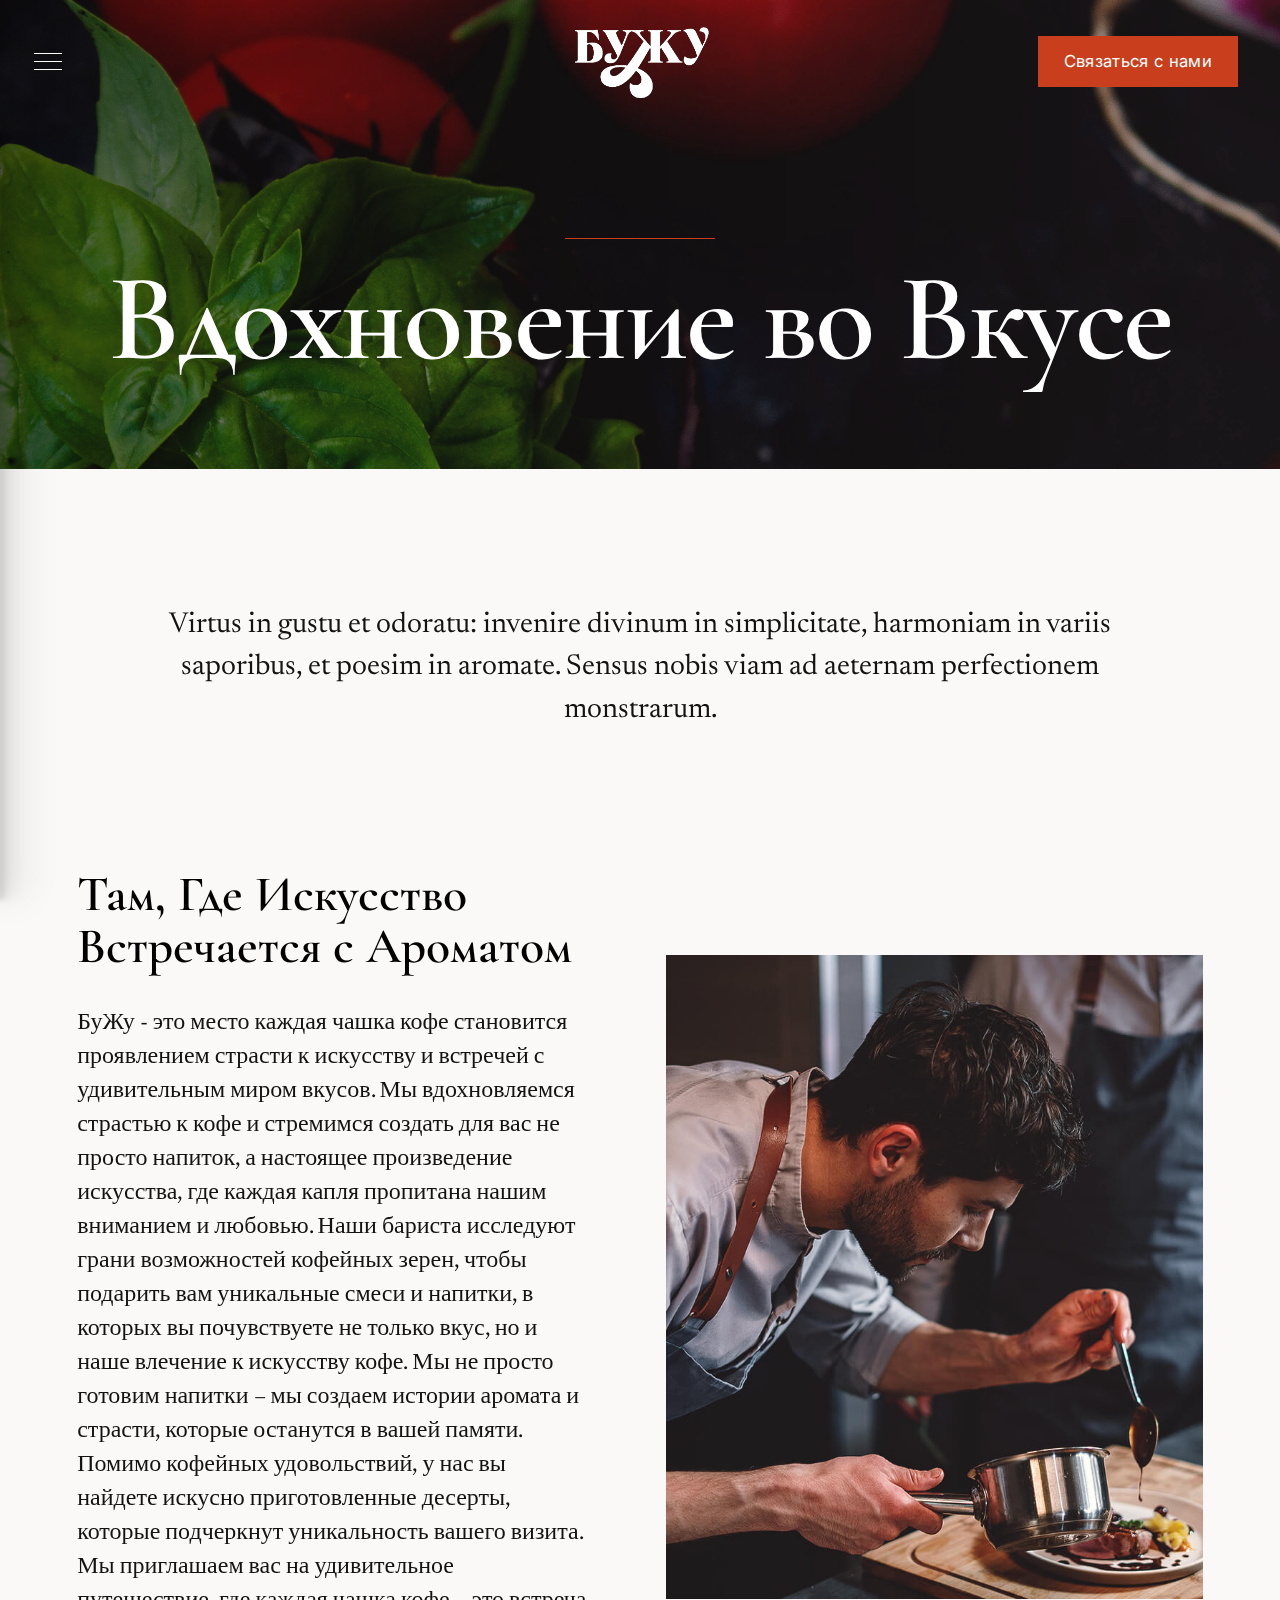
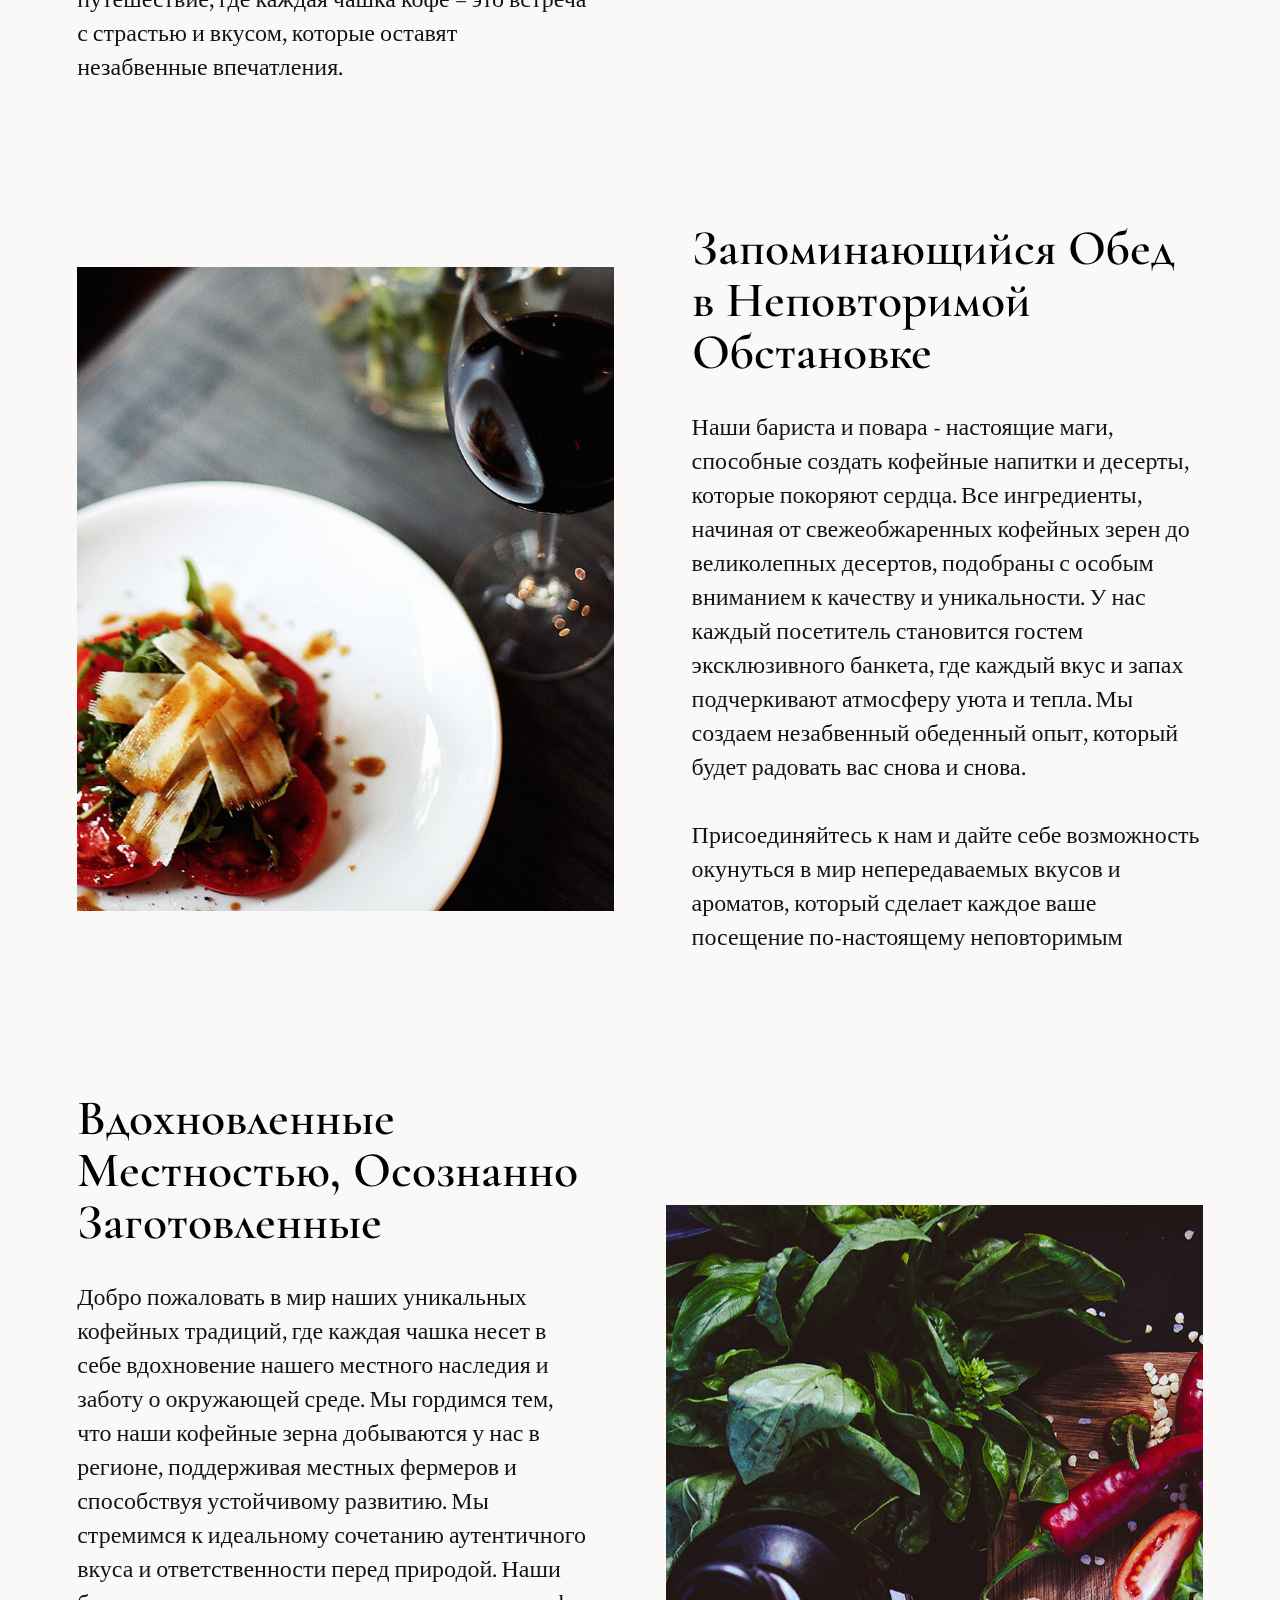
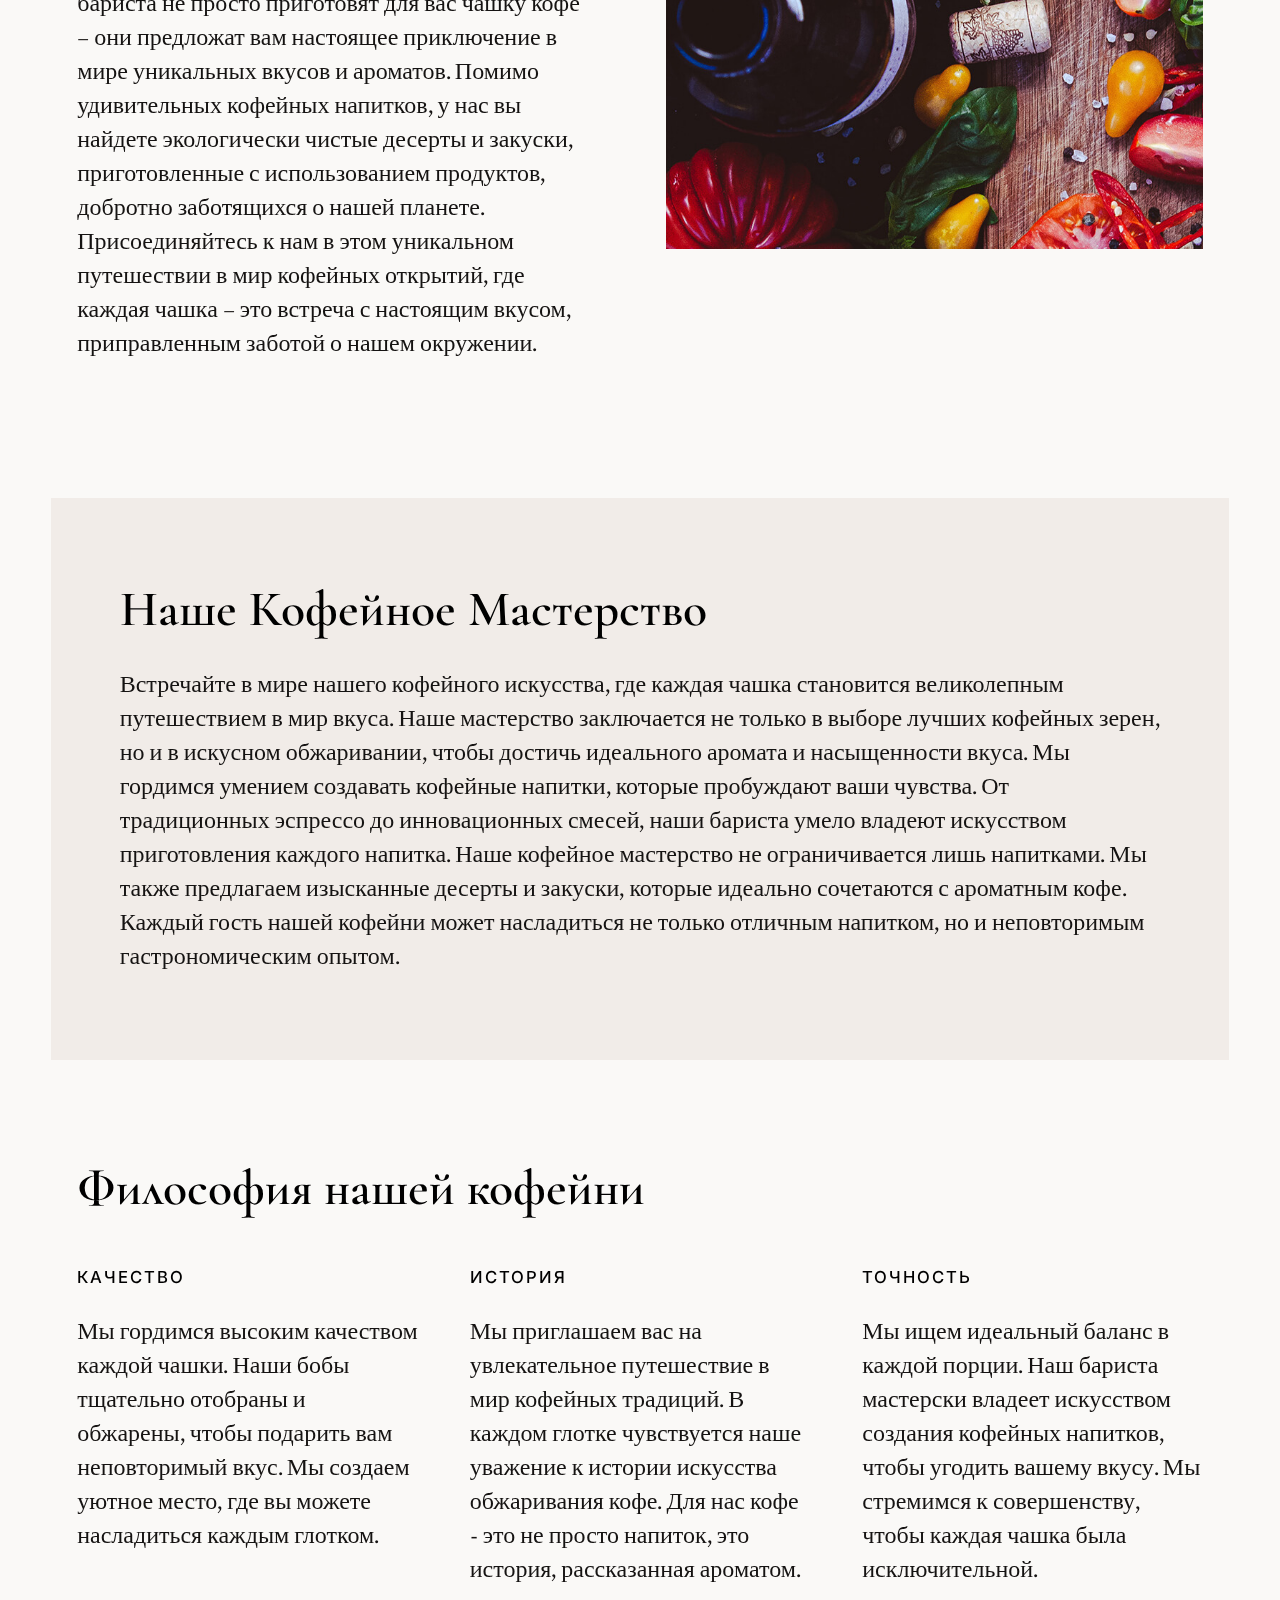
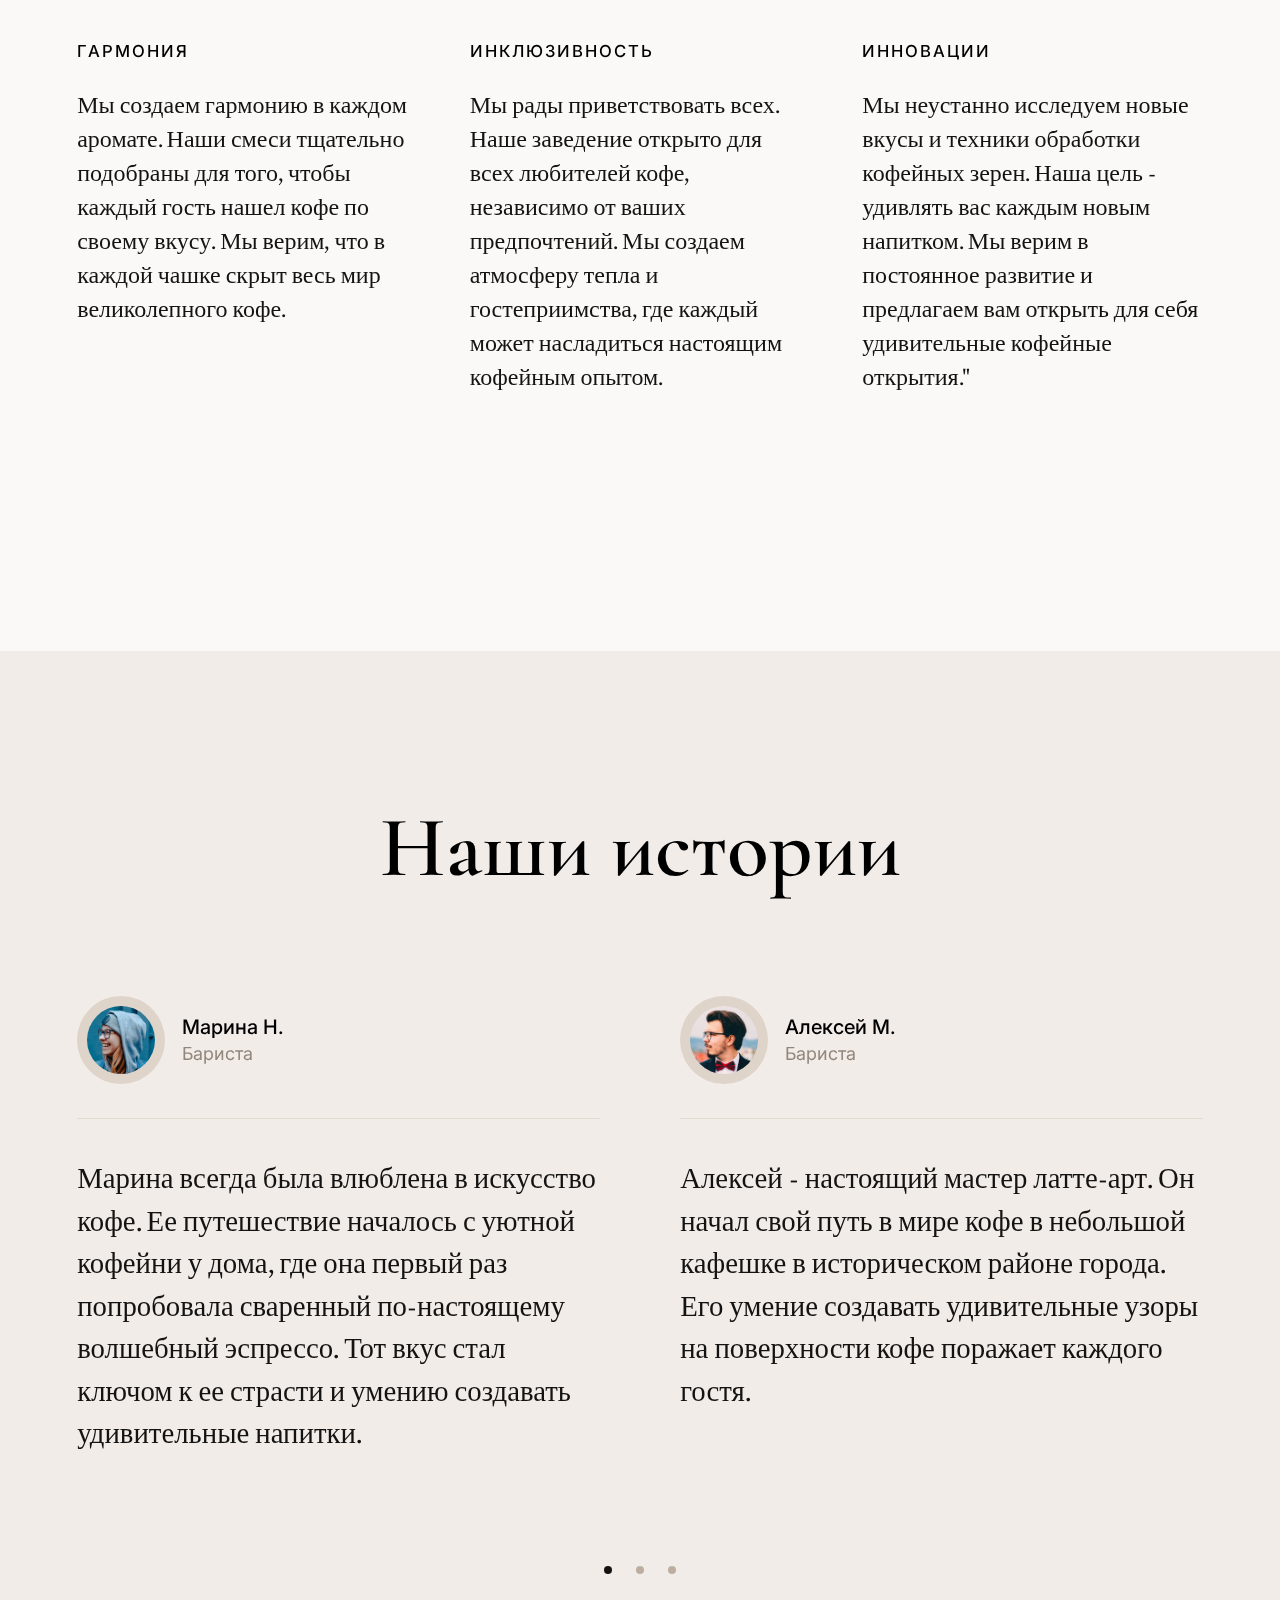
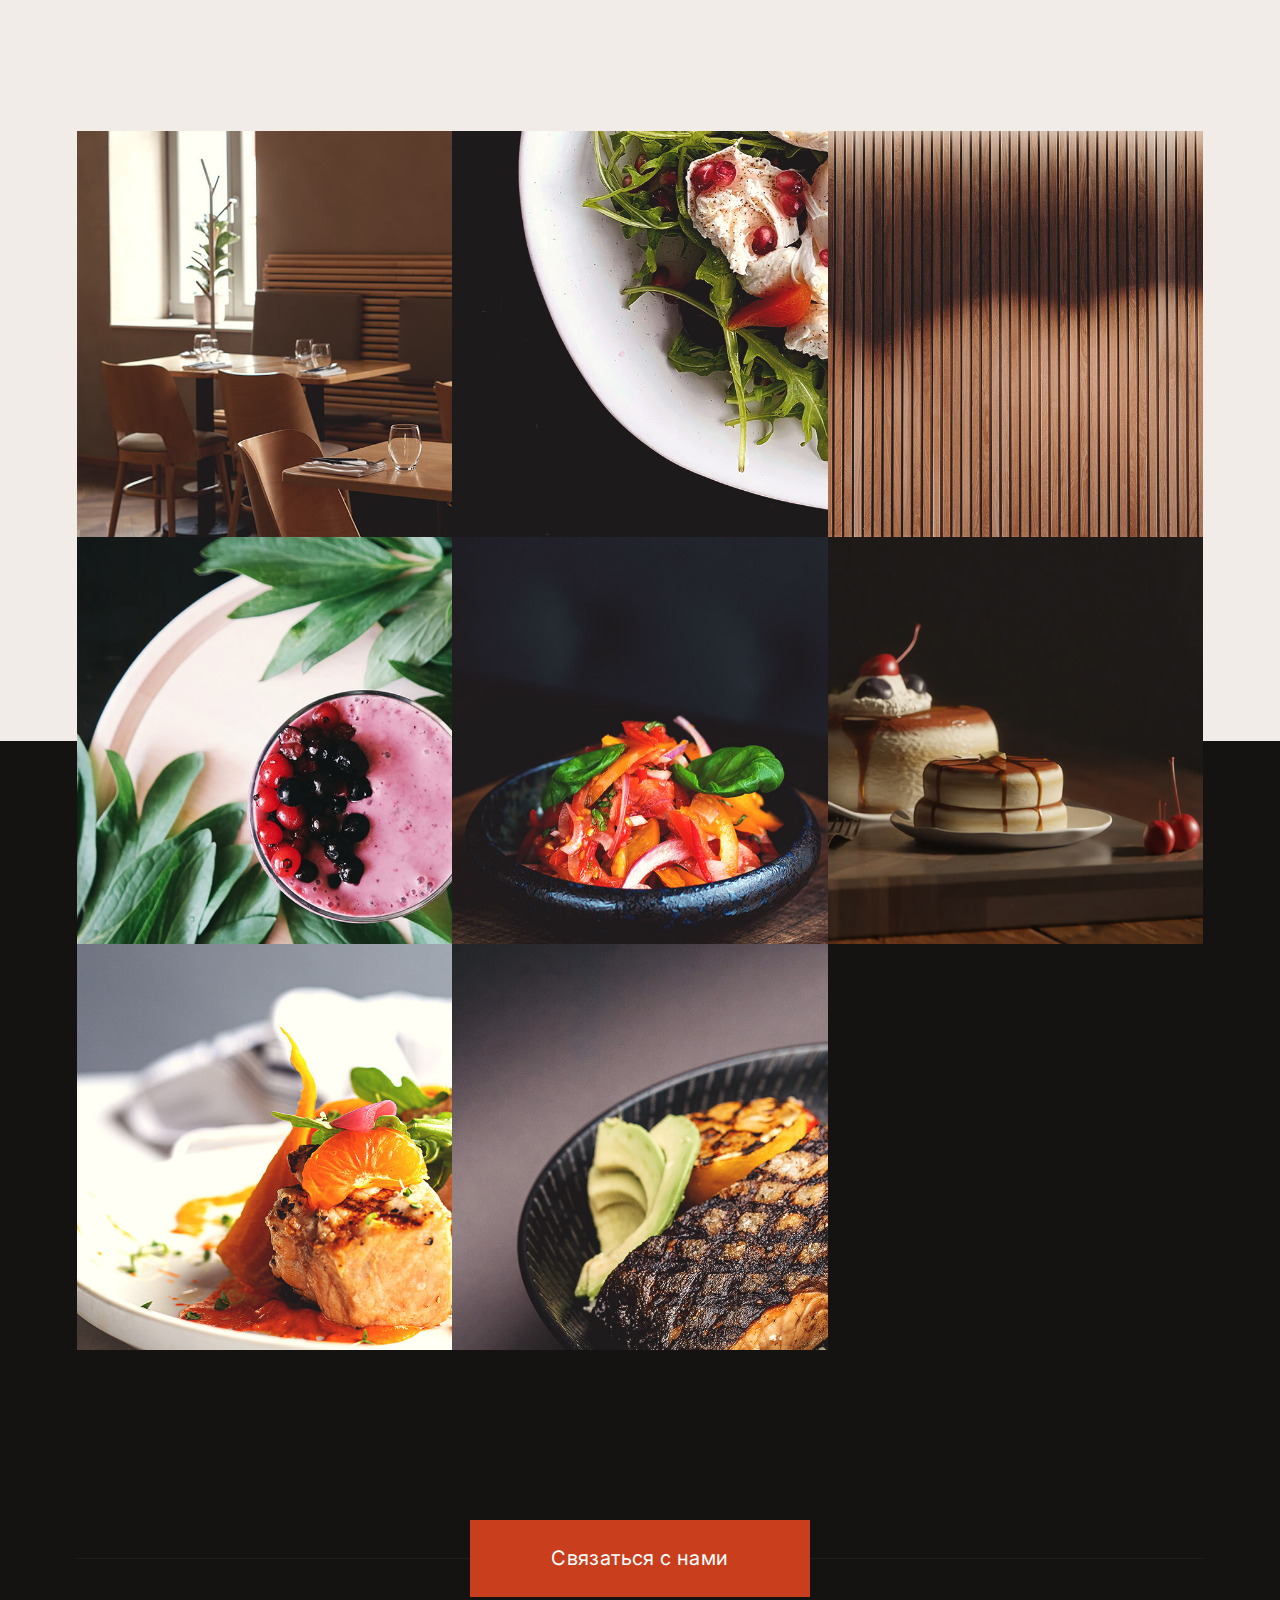
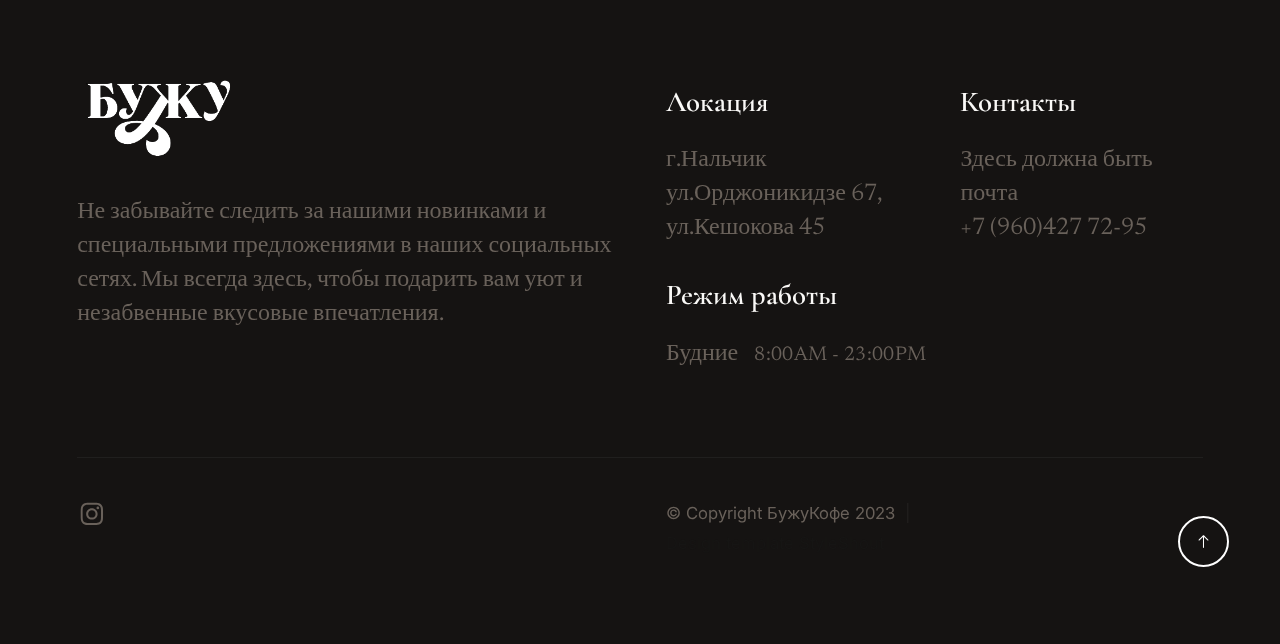
==== commit 62177f6c: "Final commit" ====
--- a/about.html
+++ b/about.html
@@ -6,7 +6,7 @@
     ================================================== -->
     <meta charset="utf-8">
     <meta name="viewport" content="width=device-width, initial-scale=1">
-    <title>About - Maillard</title>
+    <title>БуЖу - О Нас</title>
 
     <script>
         document.documentElement.classList.remove('no-js');
@@ -63,7 +63,7 @@
                 <a class="s-header__menu-toggle" href="#0"><span>Browse</span></a>
 
                 <div class="s-header__cta">
-                    <a href="reservations.html" class="btn btn--primary s-header__cta-btn">Book a Table</a>                        
+                    <a href="tel:+79604277295" class="btn btn--primary s-header__cta-btn">Связаться с нами</a>                        
                 </div>
 
             </div> <!-- end s-header__block -->
@@ -79,43 +79,24 @@
                 </div> <!-- s-header__nav-logo -->  
 
                 <ul class="s-header__nav-links">
-                    <li><a href="index.html">Home</a></li>
-                    <li><a href="menu.html">Menu</a></li>
-                    <li class="current"><a href="about.html">About</a></li>
-                    <li><a href="reservations.html">Reservations</a></li>
+                    <li class="current"><a href="index.html">Главная</a></li>
+                    <li><a href="menu.html">Меню</a></li>
+                    <li><a href="about.html">О нас</a></li>
                 </ul> <!-- s-header__nav-links -->    
 
                 <div class="s-header__nav-bottom">
 
-                    <h6>Booking Request</h6>
+                    <h6>Наш номер</h6>
 
                     <div class="s-header__booking">
-                        <div class="s-header__booking-no"><a href="tel:+213123456">(213) 555-1234</a></div>
+                        <div class="s-header__booking-no"><a href="tel:+79604277295">+7(960)427-72-95</a></div>
                     </div>
 
                     <ul class="s-header__nav-social social-list">
-                        <li>
-                            <a href="#0">
-                                <svg xmlns="http://www.w3.org/2000/svg" width="24" height="24" viewBox="0 0 24 24" style="fill:rgba(0, 0, 0, 1);transform:;-ms-filter:"><path d="M20,3H4C3.447,3,3,3.448,3,4v16c0,0.552,0.447,1,1,1h8.615v-6.96h-2.338v-2.725h2.338v-2c0-2.325,1.42-3.592,3.5-3.592 c0.699-0.002,1.399,0.034,2.095,0.107v2.42h-1.435c-1.128,0-1.348,0.538-1.348,1.325v1.735h2.697l-0.35,2.725h-2.348V21H20 c0.553,0,1-0.448,1-1V4C21,3.448,20.553,3,20,3z"></path></svg>
-                                <span class="u-screen-reader-text">Facebook</span>
-                            </a>
-                        </li>
-                        <li>
-                            <a href="#0">
-                                <svg xmlns="http://www.w3.org/2000/svg" width="24" height="24" viewBox="0 0 24 24" style="fill:rgba(0, 0, 0, 1);transform:;-ms-filter:"><path d="M19.633,7.997c0.013,0.175,0.013,0.349,0.013,0.523c0,5.325-4.053,11.461-11.46,11.461c-2.282,0-4.402-0.661-6.186-1.809 c0.324,0.037,0.636,0.05,0.973,0.05c1.883,0,3.616-0.636,5.001-1.721c-1.771-0.037-3.255-1.197-3.767-2.793 c0.249,0.037,0.499,0.062,0.761,0.062c0.361,0,0.724-0.05,1.061-0.137c-1.847-0.374-3.23-1.995-3.23-3.953v-0.05 c0.537,0.299,1.16,0.486,1.82,0.511C3.534,9.419,2.823,8.184,2.823,6.787c0-0.748,0.199-1.434,0.548-2.032 c1.983,2.443,4.964,4.04,8.306,4.215c-0.062-0.3-0.1-0.611-0.1-0.923c0-2.22,1.796-4.028,4.028-4.028 c1.16,0,2.207,0.486,2.943,1.272c0.91-0.175,1.782-0.512,2.556-0.973c-0.299,0.935-0.936,1.721-1.771,2.22 c0.811-0.088,1.597-0.312,2.319-0.624C21.104,6.712,20.419,7.423,19.633,7.997z"></path></svg>
-                                <span class="u-screen-reader-text">Twitter</span>
-                            </a>
-                        </li>
                         <li>
                             <a href="#0">
                                 <svg xmlns="http://www.w3.org/2000/svg" width="24" height="24" viewBox="0 0 24 24" style="fill:rgba(0, 0, 0, 1);transform:;-ms-filter:"><path d="M11.999,7.377c-2.554,0-4.623,2.07-4.623,4.623c0,2.554,2.069,4.624,4.623,4.624c2.552,0,4.623-2.07,4.623-4.624 C16.622,9.447,14.551,7.377,11.999,7.377L11.999,7.377z M11.999,15.004c-1.659,0-3.004-1.345-3.004-3.003 c0-1.659,1.345-3.003,3.004-3.003s3.002,1.344,3.002,3.003C15.001,13.659,13.658,15.004,11.999,15.004L11.999,15.004z"></path><circle cx="16.806" cy="7.207" r="1.078"></circle><path d="M20.533,6.111c-0.469-1.209-1.424-2.165-2.633-2.632c-0.699-0.263-1.438-0.404-2.186-0.42 c-0.963-0.042-1.268-0.054-3.71-0.054s-2.755,0-3.71,0.054C7.548,3.074,6.809,3.215,6.11,3.479C4.9,3.946,3.945,4.902,3.477,6.111 c-0.263,0.7-0.404,1.438-0.419,2.186c-0.043,0.962-0.056,1.267-0.056,3.71c0,2.442,0,2.753,0.056,3.71 c0.015,0.748,0.156,1.486,0.419,2.187c0.469,1.208,1.424,2.164,2.634,2.632c0.696,0.272,1.435,0.426,2.185,0.45 c0.963,0.042,1.268,0.055,3.71,0.055s2.755,0,3.71-0.055c0.747-0.015,1.486-0.157,2.186-0.419c1.209-0.469,2.164-1.424,2.633-2.633 c0.263-0.7,0.404-1.438,0.419-2.186c0.043-0.962,0.056-1.267,0.056-3.71s0-2.753-0.056-3.71C20.941,7.57,20.801,6.819,20.533,6.111z M19.315,15.643c-0.007,0.576-0.111,1.147-0.311,1.688c-0.305,0.787-0.926,1.409-1.712,1.711c-0.535,0.199-1.099,0.303-1.67,0.311 c-0.95,0.044-1.218,0.055-3.654,0.055c-2.438,0-2.687,0-3.655-0.055c-0.569-0.007-1.135-0.112-1.669-0.311 c-0.789-0.301-1.414-0.923-1.719-1.711c-0.196-0.534-0.302-1.099-0.311-1.669c-0.043-0.95-0.053-1.218-0.053-3.654 c0-2.437,0-2.686,0.053-3.655c0.007-0.576,0.111-1.146,0.311-1.687c0.305-0.789,0.93-1.41,1.719-1.712 c0.534-0.198,1.1-0.303,1.669-0.311c0.951-0.043,1.218-0.055,3.655-0.055c2.437,0,2.687,0,3.654,0.055 c0.571,0.007,1.135,0.112,1.67,0.311c0.786,0.303,1.407,0.925,1.712,1.712c0.196,0.534,0.302,1.099,0.311,1.669 c0.043,0.951,0.054,1.218,0.054,3.655c0,2.436,0,2.698-0.043,3.654H19.315z"></path></svg>
                                 <span class="u-screen-reader-text">Instagram</span>
-                            </a>
-                        </li>
-                        <li>
-                            <a href="#0">
-                                <svg xmlns="http://www.w3.org/2000/svg" width="24" height="24" viewBox="0 0 24 24" style="fill: rgba(0, 0, 0, 1);transform: ;msFilter:;"><path d="M8.31 10.28a2.5 2.5 0 1 0 2.5 2.49 2.5 2.5 0 0 0-2.5-2.49zm0 3.8a1.31 1.31 0 1 1 0-2.61 1.31 1.31 0 1 1 0 2.61zm7.38-3.8a2.5 2.5 0 1 0 2.5 2.49 2.5 2.5 0 0 0-2.5-2.49zM17 12.77a1.31 1.31 0 1 1-1.31-1.3 1.31 1.31 0 0 1 1.31 1.3z"></path><path d="M12 2a10 10 0 1 0 10 10A10 10 0 0 0 12 2zm7.38 10.77a3.69 3.69 0 0 1-6.2 2.71L12 16.77l-1.18-1.29a3.69 3.69 0 1 1-5-5.44l-1.2-1.3H7.3a8.33 8.33 0 0 1 9.41 0h2.67l-1.2 1.31a3.71 3.71 0 0 1 1.2 2.72z"></path><path d="M14.77 9.05a7.19 7.19 0 0 0-5.54 0A4.06 4.06 0 0 1 12 12.7a4.08 4.08 0 0 1 2.77-3.65z"></path></svg>
-                                <span class="u-screen-reader-text">Tripadvisor</span>
                             </a>
                         </li>
                     </ul> 
@@ -135,7 +116,7 @@
                 <div class="row">
                     <div class="column xl-12 s-pageheader__content">
                         <h1 class="page-title">                        
-                            Passion & Flavor
+                            Вдохновение во Вкусе
                         </h1>                    
                     </div>
                 </div>
@@ -147,20 +128,20 @@
                 <div class="row width-narrower pageintro text-center">
                     <div class="column xl-12">
                         <p class="lead">
-                        Lorem ipsum dolor sit amet consectetur, adipisicing elit. Alias eos quas blanditiis, quos sint nostrum fugit aperiam 
-                        inventore optio itaque molestias corporis, ipsa tenetur eligendi nihil iste porro, natus culpa consequuntur? Maxime, 
-                        corporis tempore. Sed tenetur veritatis velit recusandae eum. 
+                            Virtus in gustu et odoratu: invenire divinum in simplicitate, harmoniam in variis saporibus, et poesim in aromate. Sensus nobis viam ad aeternam perfectionem monstrarum.
                         </p>
                     </div>                       
                 </div> <!-- end pageintro -->              
     
                 <div class="row width-narrow content-block content-block--media-right">
                     <div class="column content-block__text">
-                        <h3>Where Passion Meets Flavor</h3>
+                        <h3>Там, Где Искусство Встречается с Ароматом</h3>
                         <p>
-                        Eaque temporibus culpa perferendis expedita assumenda mollitia magnam. Lorem ipsum dolor sit amet consectetur adipisicing elit
-                        facilis voluptates voluptatum animi numquam quas ea praesentium quaerat maxime sunt odit inventore itaque est et autem sequi nulla. 
-                        Distinctio obcaecati nesciunt asperiores dolorum tenetur voluptates, nemo alias doloremque.
+                            БуЖу - это место каждая чашка кофе становится проявлением страсти к искусству и встречей с удивительным миром вкусов. Мы вдохновляемся страстью к кофе и стремимся создать для вас не просто напиток, а настоящее произведение искусства, где каждая капля пропитана нашим вниманием и любовью.
+
+                            Наши бариста исследуют грани возможностей кофейных зерен, чтобы подарить вам уникальные смеси и напитки, в которых вы почувствуете не только вкус, но и наше влечение к искусству кофе. Мы не просто готовим напитки – мы создаем истории аромата и страсти, которые останутся в вашей памяти.
+                            
+                            Помимо кофейных удовольствий, у нас вы найдете искусно приготовленные десерты, которые подчеркнут уникальность вашего визита. Мы приглашаем вас на удивительное путешествие, где каждая чашка кофе – это встреча с страстью и вкусом, которые оставят незабвенные впечатления.
                         </p>
                     </div>
                     <div class="column content-block__media">
@@ -173,15 +154,14 @@
     
                 <div class="row width-narrow content-block content-block--media-left">    
                     <div class="column content-block__text">
-                        <h3>A Dining Experience to Remember</h3>
+                        <h3>Запоминающийся Обед в Неповторимой Обстановке</h3>
                         <p>
-                        Eaque temporibus culpa perferendis expedita assumenda mollitia magnam. Lorem ipsum dolor sit amet consectetur adipisicing elit
-                        facilis voluptates voluptatum animi numquam quas ea praesentium quaerat maxime sunt odit inventore itaque est et autem sequi nulla. 
-                        Distinctio obcaecati nesciunt asperiores dolorum tenetur voluptates, nemo alias doloremque.
+                            Наши бариста и повара - настоящие маги, способные создать кофейные напитки и десерты, которые покоряют сердца. Все ингредиенты, начиная от свежеобжаренных кофейных зерен до великолепных десертов, подобраны с особым вниманием к качеству и уникальности.
+
+                            У нас каждый посетитель становится гостем эксклюзивного банкета, где каждый вкус и запах подчеркивают атмосферу уюта и тепла. Мы создаем незабвенный обеденный опыт, который будет радовать вас снова и снова.
                         </p>
                         <p>
-                        Voluptates voluptatum animi numquam quas ea praesentium quaerat maxime sunt odit 
-                        inventore itaque est et autem sequi nulla. 
+                            Присоединяйтесь к нам и дайте себе возможность окунуться в мир непередаваемых вкусов и ароматов, который сделает каждое ваше посещение по-настоящему неповторимым 
                         </p>
                     </div>
                     <div class="column content-block__media">
@@ -194,11 +174,15 @@
     
                 <div class="row width-narrow content-block content-block--media-right">
                     <div class="column content-block__text">                        
-                        <h3>Locally Inspired, Sustainably Sourced</h3>
+                        <h3>Вдохновленные Местностью, Осознанно Заготовленные</h3>
                         <p>
-                        Eaque temporibus culpa perferendis expedita assumenda mollitia magnam. Lorem ipsum dolor sit amet consectetur adipisicing elit
-                        facilis voluptates voluptatum animi numquam quas ea praesentium quaerat maxime sunt odit inventore itaque est et autem sequi nulla. 
-                        Distinctio obcaecati nesciunt asperiores dolorum tenetur voluptates, nemo alias doloremque.
+                            Добро пожаловать в мир наших уникальных кофейных традиций, где каждая чашка несет в себе вдохновение нашего местного наследия и заботу о окружающей среде. Мы гордимся тем, что наши кофейные зерна добываются у нас в регионе, поддерживая местных фермеров и способствуя устойчивому развитию.
+
+                            Мы стремимся к идеальному сочетанию аутентичного вкуса и ответственности перед природой. Наши бариста не просто приготовят для вас чашку кофе – они предложат вам настоящее приключение в мире уникальных вкусов и ароматов.
+                            
+                            Помимо удивительных кофейных напитков, у нас вы найдете экологически чистые десерты и закуски, приготовленные с использованием продуктов, добротно заботящихся о нашей планете.
+                            
+                            Присоединяйтесь к нам в этом уникальном путешествии в мир кофейных открытий, где каждая чашка – это встреча с настоящим вкусом, приправленным заботой о нашем окружении.
                         </p>
                     </div>
                     <div class="column content-block__media">
@@ -211,13 +195,13 @@
     
                 <div class="row width-narrow content-block content-block--grey">
                     <div class="column xl-12">     
-                        <h3>Our Culinary Excellence</h3>
+                        <h3>Наше Кофейное Мастерство</h3>
                         <p>
-                        Eaque temporibus culpa perferendis expedita assumenda mollitia magnam. Lorem ipsum dolor sit amet consectetur adipisicing elit
-                        facilis voluptates voluptatum animi numquam quas ea praesentium quaerat maxime sunt odit inventore itaque est et autem sequi nulla. 
-                        Distinctio obcaecati nesciunt asperiores dolorum tenetur voluptates, nemo alias doloremque. Quos cumque ipsum laudantium odio vero 
-                        aut odit nostrum aliquam? Nostrum in facilis, minus fuga quasi voluptas explicabo possimus incidunt, expedita tempora eius rem nobis sequi. 
-                        Doloribus esse sint suscipit quam nisi blanditiis voluptate explicabo.
+                            Встречайте в мире нашего кофейного искусства, где каждая чашка становится великолепным путешествием в мир вкуса. Наше мастерство заключается не только в выборе лучших кофейных зерен, но и в искусном обжаривании, чтобы достичь идеального аромата и насыщенности вкуса.
+
+                            Мы гордимся умением создавать кофейные напитки, которые пробуждают ваши чувства. От традиционных эспрессо до инновационных смесей, наши бариста умело владеют искусством приготовления каждого напитка.
+                            
+                            Наше кофейное мастерство не ограничивается лишь напитками. Мы также предлагаем изысканные десерты и закуски, которые идеально сочетаются с ароматным кофе. Каждый гость нашей кофейни может насладиться не только отличным напитком, но и неповторимым гастрономическим опытом.
                         </p>
                     </div>
                 </div> <!-- end content-block -->
@@ -225,63 +209,55 @@
                 <div class="row width-narrow content-block">
                     <div class="column xl-12"> 
     
-                        <h3>Our Culinary Philosophy</h3>
+                        <h3>Философия нашей кофейни</h3>
     
                         <div class="grid-list-items list-items">
                             <div class="grid-list-items__item list-items__item u-remove-bottom">
                                 <div class="list-items__item-header">
-                                    <h6 class="list-items__item-small-title">Quality</h6>
-                                </div>
-                                <p>
-                                Lorem ipsum dolor sit amet consectetur adipisicing elit. Mollitia accusamus consectetur adipisicing elit excepturi corrupti 
-                                nam quae exercitationem cupiditate, provident ipsa delectus vero possimus reprehenderit quas ut officiis tempora voluptatum 
-                                .
+                                    <h6 class="list-items__item-small-title">Качество</h6>
+                                </div>
+                                <p>
+                                    Мы гордимся высоким качеством каждой чашки. Наши бобы тщательно отобраны и обжарены, чтобы подарить вам неповторимый вкус. Мы создаем уютное место, где вы можете насладиться каждым глотком.
                                 </p>
                             </div>
                             <div class="grid-list-items__item list-items__item u-remove-bottom">
                                 <div class="list-items__item-header">
-                                    <h6 class="list-items__item-small-title">Heritage</h6>
+                                    <h6 class="list-items__item-small-title">История</h6>
                                 </div>
                                 <p> 
-                                Molestias, autem impedit culpa dolores excepturi, quidem unde ducimus, rerum commodi deserunt earum, minus voluptatum.
-                                Lorem ipsum dolor sit amet consectetur, adipisicing elit. Saepe doloremque provident quas.
+                                    Мы приглашаем вас на увлекательное путешествие в мир кофейных традиций. В каждом глотке чувствуется наше уважение к истории искусства обжаривания кофе. Для нас кофе - это не просто напиток, это история, рассказанная ароматом.
                                 </p>
                             </div>
                             <div class="grid-list-items__item list-items__item u-remove-bottom">
                                 <div class="list-items__item-header">
-                                    <h6 class="list-items__item-small-title">Precision</h6>
-                                </div>
-                                <p>
-                                Mollitia accusamus consectetur. Lorem ipsum dolor sit amet consectetur adipisicing elit. Adipisicing elit excepturi corrupti 
-                                nam quae exercitationem cupiditate, provident ipsa delectus vero possimus reprehenderit quas ut officiis tempora voluptatum. 
-                                
+                                    <h6 class="list-items__item-small-title">Точность</h6>
+                                </div>
+                                <p>
+                                    Мы ищем идеальный баланс в каждой порции. Наш бариста мастерски владеет искусством создания кофейных напитков, чтобы угодить вашему вкусу. Мы стремимся к совершенству, чтобы каждая чашка была исключительной.
                                 </p>
                             </div>
                             <div class="grid-list-items__item list-items__item u-remove-bottom">
                                 <div class="list-items__item-header">
-                                    <h6 class="list-items__item-small-title">Harmony</h6>
-                                </div>
-                                <p>
-                                Lorem ipsum dolor sit amet consectetur adipisicing elit. Mollitia accusamus consectetur adipisicing elit excepturi corrupti 
-                                nam quae exercitationem cupiditate, provident ipsa delectus vero possimus reprehenderit quas ut officiis tempora voluptatum.
+                                    <h6 class="list-items__item-small-title">Гармония</h6>
+                                </div>
+                                <p>
+                                    Мы создаем гармонию в каждом аромате. Наши смеси тщательно подобраны для того, чтобы каждый гость нашел кофе по своему вкусу. Мы верим, что в каждой чашке скрыт весь мир великолепного кофе.
                                 </p>
                             </div>
                             <div class="grid-list-items__item list-items__item u-remove-bottom">
                                 <div class="list-items__item-header">
-                                    <h6 class="list-items__item-small-title">Inclusivity</h6>
+                                    <h6 class="list-items__item-small-title">Инклюзивность</h6>
                                 </div>
                                 <p> 
-                                Molestias, autem impedit culpa dolores excepturi, quidem unde ducimus, rerum commodi deserunt earum, minus voluptatum.
-                                Lorem ipsum dolor sit amet consectetur, adipisicing elit. Saepe doloremque provident quas.
+                                    Мы рады приветствовать всех. Наше заведение открыто для всех любителей кофе, независимо от ваших предпочтений. Мы создаем атмосферу тепла и гостеприимства, где каждый может насладиться настоящим кофейным опытом.
                                 </p>
                             </div>
                             <div class="grid-list-items__item list-items__item u-remove-bottom">
                                 <div class="list-items__item-header">
-                                    <h6 class="list-items__item-small-title">Innovation</h6>
-                                </div>
-                                <p>
-                                Mollitia accusamus consectetur. Lorem ipsum dolor sit amet consectetur adipisicing elit. Adipisicing elit excepturi corrupti 
-                                nam quae exercitationem cupiditate, provident ipsa delectus vero possimus reprehenderit quas ut officiis tempora voluptatum. 
+                                    <h6 class="list-items__item-small-title">Инновации</h6>
+                                </div>
+                                <p>
+                                    Мы неустанно исследуем новые вкусы и техники обработки кофейных зерен. Наша цель - удивлять вас каждым новым напитком. Мы верим в постоянное развитие и предлагаем вам открыть для себя удивительные кофейные открытия."
                                 </p>
                             </div>
                         </div> <!--list-items --> 
@@ -301,23 +277,21 @@
             <div class="row s-testimonials__content">
                 <div class="column xl-12">
 
-                    <h3 class="s-testimonials__title text-center">Hear From Our Clients</h3>
+                    <h3 class="s-testimonials__title text-center">Наши истории</h3>
     
                     <div class="swiper-container s-testimonials__slider">    
                         <div class="swiper-wrapper">
 
                             <div class="s-testimonials__slide swiper-slide">
                                 <div class="s-testimonials__author">
-                                    <img src="images/avatars/user-02.jpg" alt="Author image" class="s-testimonials__avatar">
+                                    <img src="images/avatars/user-08.jpg" alt="Author image" class="s-testimonials__avatar">
                                     <cite class="s-testimonials__cite">
-                                        John Rockefeller
-                                        <span>Cleveland, Ohio</span>
+                                        Марина Н.
+                                        <span>Бариста</span>
                                     </cite>
                                 </div>
                                 <p>
-                                Molestiae incidunt consequatur quis ipsa autem nam sit enim magni. Voluptas tempore rem. 
-                                Explicabo a quaerat sint autem dolore ducimus ut consequatur neque. Nisi dolores quaerat fuga rem nihil nostrum.
-                                Laudantium quia consequatur molestias.
+                                    Марина всегда была влюблена в искусство кофе. Ее путешествие началось с уютной кофейни у дома, где она первый раз попробовала сваренный по-настоящему волшебный эспрессо. Тот вкус стал ключом к ее страсти и умению создавать удивительные напитки.
                                 </p>
                             </div> <!-- end s-testimonials__slide -->
             
@@ -325,14 +299,12 @@
                                 <div class="s-testimonials__author">
                                     <img src="images/avatars/user-03.jpg" alt="Author image" class="s-testimonials__avatar">
                                     <cite class="s-testimonials__cite">
-                                        Andrew Carnegie
-                                        <span>Pittsburgh, Pennsylvania</span>
+                                        Алексей М.
+                                        <span>Бариста</span>
                                     </cite>
                                 </div>
                                 <p>
-                                Excepturi nam cupiditate culpa doloremque deleniti repellat. Veniam quos repellat voluptas animi adipisci.
-                                Nisi eaque consequatur. Voluptatem dignissimos ut ducimus accusantium perspiciatis.
-                                Quasi voluptas eius distinctio. Atque eos maxime.
+                                    Алексей - настоящий мастер латте-арт. Он начал свой путь в мире кофе в небольшой кафешке в историческом районе города. Его умение создавать удивительные узоры на поверхности кофе поражает каждого гостя.
                                 </p>
                             </div> <!-- end s-testimonials__slide -->
             
@@ -340,14 +312,12 @@
                                 <div class="s-testimonials__author">
                                     <img src="images/avatars/user-01.jpg" alt="Author image" class="s-testimonials__avatar">
                                     <cite class="s-testimonials__cite">
-                                        John Morgan
-                                        <span>New York City</span>
+                                        Ольга С.
+                                        <span>Менеджер</span>
                                     </cite>
                                 </div>
                                 <p>
-                                Repellat dignissimos libero. Qui sed at corrupti expedita voluptas odit. Nihil ea quia nesciunt. Ducimus aut sed ipsam.  
-                                Autem eaque officia cum exercitationem sunt voluptatum accusamus. Quasi voluptas eius distinctio.
-                                Voluptatem dignissimos ut.
+                                    Ольга – наш эксперт по альтернативным методам заваривания. Она ушла в увлекательное путешествие в страны, где кофе является неотъемлемой частью культуры. Ее исследования и опыт делают ее великолепным бариста.
                                 </p>
                             </div> <!-- end s-testimonials__slide -->
     
@@ -355,14 +325,12 @@
                                 <div class="s-testimonials__author">
                                     <img src="images/avatars/user-06.jpg" alt="Author image" class="s-testimonials__avatar">
                                     <cite class="s-testimonials__cite">
-                                        Henry Ford
-                                        <span>Dearborn, Michigan</span>
+                                        Денис П.
+                                        <span>Управляющий</span>
                                     </cite>
                                 </div>
                                 <p>
-                                Nunc interdum lacus sit amet orci. Vestibulum dapibus nunc ac augue. Fusce vel dui. In ac felis 
-                                quis tortor malesuada pretium. Curabitur vestibulum aliquam leo. Qui sed at corrupti expedita voluptas odit. 
-                                Nihil ea quia nesciunt. Ducimus aut sed ipsam.
+                                    Денис принес в нашу команду свежий взгляд на кофейную индустрию. Он начал с небольших соревнований бариста и быстро стал лидером в мире кофейных инноваций. Его креативность и страсть к экспериментам делают нашу кофейню неповторимой.
                                 </p>
                             </div> <!-- end s-testimonials__slide -->
         
@@ -461,7 +429,7 @@
             
             <div class="row s-footer__top row-x-center">
                 <div class="column xl-4 lg-6 tab-8 mob-12">
-                    <a href="reservations.html" class="btn btn--primary btn--large u-fullwidth">Book a Table</a>
+                    <a href="tel:+79604277295" class="btn btn--primary btn--large u-fullwidth">Связаться с нами</a>
                 </div>
             </div>
 
@@ -475,32 +443,31 @@
                     </div>  
 
                     <p>
-                    Lorem ipsum dolor sit amet consectetur adipisicing elit. Voluptas illum quasi facere libero, 
-                    fugiat laboriosam possimus amet consectetur adipisicing elit reprehenderit eveniet tempore quisquam ipsa id esse. Facere ratione dignissimos.
+                        Не забывайте следить за нашими новинками и специальными предложениями в наших социальных сетях. Мы всегда здесь, чтобы подарить вам уют и незабвенные вкусовые впечатления.
                     </p>               
                 </div> <!-- end s-footer__about -->
 
                 <div class="column xl-6 md-12 s-footer__block s-footer__info">
                     <div class="row">
                         <div class="column xl-6 lg-12">
-                            <h5>Location</h5>
+                            <h5>Локация</h5>
                             <p>
-                            456 Elm Street, Los Angeles <br>
-                            CA 90001
+                            г.Нальчик <br>
+                            ул.Орджоникидзе 67,  <br>
+                            ул.Кешокова 45 <br>
                             </p>
                         </div>
                         <div class="column xl-6 lg-12">     
-                            <h5>Contacts</h5>
+                            <h5>Контакты</h5>
                             <ul class="link-list">
-                                <li><a href="mailto:#0">contact@maillard.com</a></li>
-                                <li><a href="tel:+2135551212">(213) 555-1234</a></li>
+                                <li><a href="mailto:#0">Здесь должна быть почта</a></li>
+                                <li><a href="tel:+79604277295">+7 (960)427 72-95</a></li>
                             </ul> 
                         </div>
                         <div class="column">                   
-                            <h5>Opening Hours</h5>
+                            <h5>Режим работы</h5>
                             <ul class="opening-hours">
-                                <li><span class="opening-hours__days">Weekdays</span><span class="opening-hours__time">10:00am - 9:00pm</span></li>
-                                <li><span class="opening-hours__days">Weekends</span><span class="opening-hours__time">9:00am - 10:00pm</span></li>
+                                <li><span class="opening-hours__days">Будние</span><span class="opening-hours__time">8:00am - 23:00pm</span></li>
                             </ul> 
                         </div>
                     </div>                    
@@ -514,26 +481,8 @@
                     <ul class="s-footer__social social-list">
                         <li>
                             <a href="#0">
-                                <svg xmlns="http://www.w3.org/2000/svg" width="24" height="24" viewBox="0 0 24 24" style="fill:rgba(0, 0, 0, 1);transform:;-ms-filter:"><path d="M20,3H4C3.447,3,3,3.448,3,4v16c0,0.552,0.447,1,1,1h8.615v-6.96h-2.338v-2.725h2.338v-2c0-2.325,1.42-3.592,3.5-3.592 c0.699-0.002,1.399,0.034,2.095,0.107v2.42h-1.435c-1.128,0-1.348,0.538-1.348,1.325v1.735h2.697l-0.35,2.725h-2.348V21H20 c0.553,0,1-0.448,1-1V4C21,3.448,20.553,3,20,3z"></path></svg>
-                                <span class="u-screen-reader-text">Facebook</span>
-                            </a>
-                        </li>
-                        <li>
-                            <a href="#0">
-                                <svg xmlns="http://www.w3.org/2000/svg" width="24" height="24" viewBox="0 0 24 24" style="fill:rgba(0, 0, 0, 1);transform:;-ms-filter:"><path d="M19.633,7.997c0.013,0.175,0.013,0.349,0.013,0.523c0,5.325-4.053,11.461-11.46,11.461c-2.282,0-4.402-0.661-6.186-1.809 c0.324,0.037,0.636,0.05,0.973,0.05c1.883,0,3.616-0.636,5.001-1.721c-1.771-0.037-3.255-1.197-3.767-2.793 c0.249,0.037,0.499,0.062,0.761,0.062c0.361,0,0.724-0.05,1.061-0.137c-1.847-0.374-3.23-1.995-3.23-3.953v-0.05 c0.537,0.299,1.16,0.486,1.82,0.511C3.534,9.419,2.823,8.184,2.823,6.787c0-0.748,0.199-1.434,0.548-2.032 c1.983,2.443,4.964,4.04,8.306,4.215c-0.062-0.3-0.1-0.611-0.1-0.923c0-2.22,1.796-4.028,4.028-4.028 c1.16,0,2.207,0.486,2.943,1.272c0.91-0.175,1.782-0.512,2.556-0.973c-0.299,0.935-0.936,1.721-1.771,2.22 c0.811-0.088,1.597-0.312,2.319-0.624C21.104,6.712,20.419,7.423,19.633,7.997z"></path></svg>
-                                <span class="u-screen-reader-text">Twitter</span>
-                            </a>
-                        </li>
-                        <li>
-                            <a href="#0">
                                 <svg xmlns="http://www.w3.org/2000/svg" width="24" height="24" viewBox="0 0 24 24" style="fill:rgba(0, 0, 0, 1);transform:;-ms-filter:"><path d="M11.999,7.377c-2.554,0-4.623,2.07-4.623,4.623c0,2.554,2.069,4.624,4.623,4.624c2.552,0,4.623-2.07,4.623-4.624 C16.622,9.447,14.551,7.377,11.999,7.377L11.999,7.377z M11.999,15.004c-1.659,0-3.004-1.345-3.004-3.003 c0-1.659,1.345-3.003,3.004-3.003s3.002,1.344,3.002,3.003C15.001,13.659,13.658,15.004,11.999,15.004L11.999,15.004z"></path><circle cx="16.806" cy="7.207" r="1.078"></circle><path d="M20.533,6.111c-0.469-1.209-1.424-2.165-2.633-2.632c-0.699-0.263-1.438-0.404-2.186-0.42 c-0.963-0.042-1.268-0.054-3.71-0.054s-2.755,0-3.71,0.054C7.548,3.074,6.809,3.215,6.11,3.479C4.9,3.946,3.945,4.902,3.477,6.111 c-0.263,0.7-0.404,1.438-0.419,2.186c-0.043,0.962-0.056,1.267-0.056,3.71c0,2.442,0,2.753,0.056,3.71 c0.015,0.748,0.156,1.486,0.419,2.187c0.469,1.208,1.424,2.164,2.634,2.632c0.696,0.272,1.435,0.426,2.185,0.45 c0.963,0.042,1.268,0.055,3.71,0.055s2.755,0,3.71-0.055c0.747-0.015,1.486-0.157,2.186-0.419c1.209-0.469,2.164-1.424,2.633-2.633 c0.263-0.7,0.404-1.438,0.419-2.186c0.043-0.962,0.056-1.267,0.056-3.71s0-2.753-0.056-3.71C20.941,7.57,20.801,6.819,20.533,6.111z M19.315,15.643c-0.007,0.576-0.111,1.147-0.311,1.688c-0.305,0.787-0.926,1.409-1.712,1.711c-0.535,0.199-1.099,0.303-1.67,0.311 c-0.95,0.044-1.218,0.055-3.654,0.055c-2.438,0-2.687,0-3.655-0.055c-0.569-0.007-1.135-0.112-1.669-0.311 c-0.789-0.301-1.414-0.923-1.719-1.711c-0.196-0.534-0.302-1.099-0.311-1.669c-0.043-0.95-0.053-1.218-0.053-3.654 c0-2.437,0-2.686,0.053-3.655c0.007-0.576,0.111-1.146,0.311-1.687c0.305-0.789,0.93-1.41,1.719-1.712 c0.534-0.198,1.1-0.303,1.669-0.311c0.951-0.043,1.218-0.055,3.655-0.055c2.437,0,2.687,0,3.654,0.055 c0.571,0.007,1.135,0.112,1.67,0.311c0.786,0.303,1.407,0.925,1.712,1.712c0.196,0.534,0.302,1.099,0.311,1.669 c0.043,0.951,0.054,1.218,0.054,3.655c0,2.436,0,2.698-0.043,3.654H19.315z"></path></svg>
                                 <span class="u-screen-reader-text">Instagram</span>
-                            </a>
-                        </li>
-                        <li>
-                            <a href="#0">
-                                <svg xmlns="http://www.w3.org/2000/svg" width="24" height="24" viewBox="0 0 24 24" style="fill: rgba(0, 0, 0, 1);transform: ;msFilter:;"><path d="M8.31 10.28a2.5 2.5 0 1 0 2.5 2.49 2.5 2.5 0 0 0-2.5-2.49zm0 3.8a1.31 1.31 0 1 1 0-2.61 1.31 1.31 0 1 1 0 2.61zm7.38-3.8a2.5 2.5 0 1 0 2.5 2.49 2.5 2.5 0 0 0-2.5-2.49zM17 12.77a1.31 1.31 0 1 1-1.31-1.3 1.31 1.31 0 0 1 1.31 1.3z"></path><path d="M12 2a10 10 0 1 0 10 10A10 10 0 0 0 12 2zm7.38 10.77a3.69 3.69 0 0 1-6.2 2.71L12 16.77l-1.18-1.29a3.69 3.69 0 1 1-5-5.44l-1.2-1.3H7.3a8.33 8.33 0 0 1 9.41 0h2.67l-1.2 1.31a3.71 3.71 0 0 1 1.2 2.72z"></path><path d="M14.77 9.05a7.19 7.19 0 0 0-5.54 0A4.06 4.06 0 0 1 12 12.7a4.08 4.08 0 0 1 2.77-3.65z"></path></svg>
-                                <span class="u-screen-reader-text">Tripadvisor</span>
                             </a>
                         </li>
                     </ul> 
@@ -541,8 +490,8 @@
 
                 <div class="column xl-6 lg-12">
                     <p class="ss-copyright">
-                        <span>© Copyright Maillard 2023</span> 
-                        <span>Design by <a href="https://styleshout.com/">StyleShout</a></span>
+                        <span>© Copyright БужуКофе 2023</span> 
+                        <span> <a href="https://styleshoutcom/">Design template StyleShout</a></span>
                     </p>
                 </div>
 
@@ -552,7 +501,7 @@
                 <a class="smoothscroll" title="Back to Top" href="#top">                 
                     <svg clip-rule="evenodd" fill-rule="evenodd" stroke-linejoin="round" stroke-miterlimit="2" viewBox="0 0 24 24" xmlns="http://www.w3.org/2000/svg"><path d="m14.523 18.787s4.501-4.505 6.255-6.26c.146-.146.219-.338.219-.53s-.073-.383-.219-.53c-1.753-1.754-6.255-6.258-6.255-6.258-.144-.145-.334-.217-.524-.217-.193 0-.385.074-.532.221-.293.292-.295.766-.004 1.056l4.978 4.978h-14.692c-.414 0-.75.336-.75.75s.336.75.75.75h14.692l-4.979 4.979c-.289.289-.286.762.006 1.054.148.148.341.222.533.222.19 0 .378-.072.522-.215z" fill-rule="nonzero"/></svg>
                 </a>                                
-                <span>Back To Top</span>   
+                <span>Back to top</span>   
             </div> <!-- end ss-go-top -->
             
         </footer> <!-- end s-footer -->
--- a/css/styles.css
+++ b/css/styles.css
@@ -4404,7 +4404,7 @@
 }
 
 .s-footer a {
-    color: var(--color-gray-10);
+    color: #161514;
 }
 
 .s-footer a:focus,
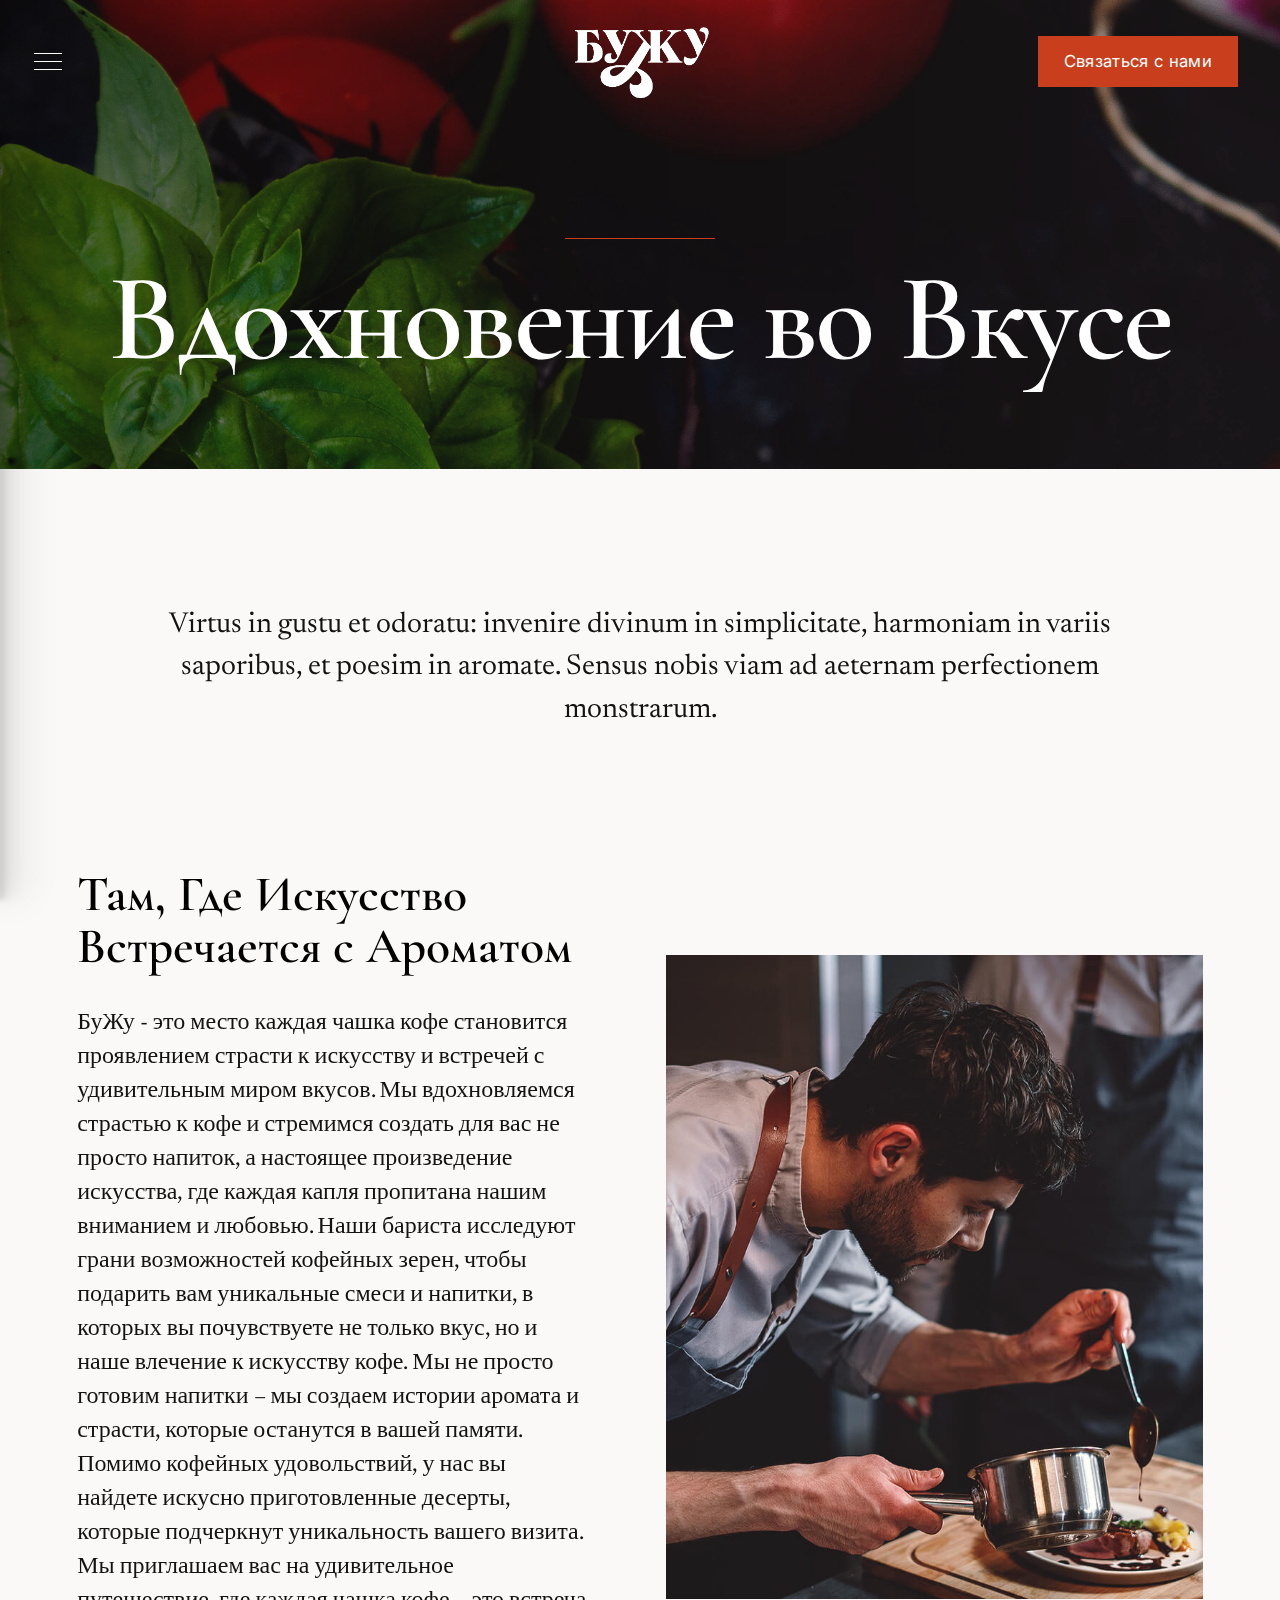
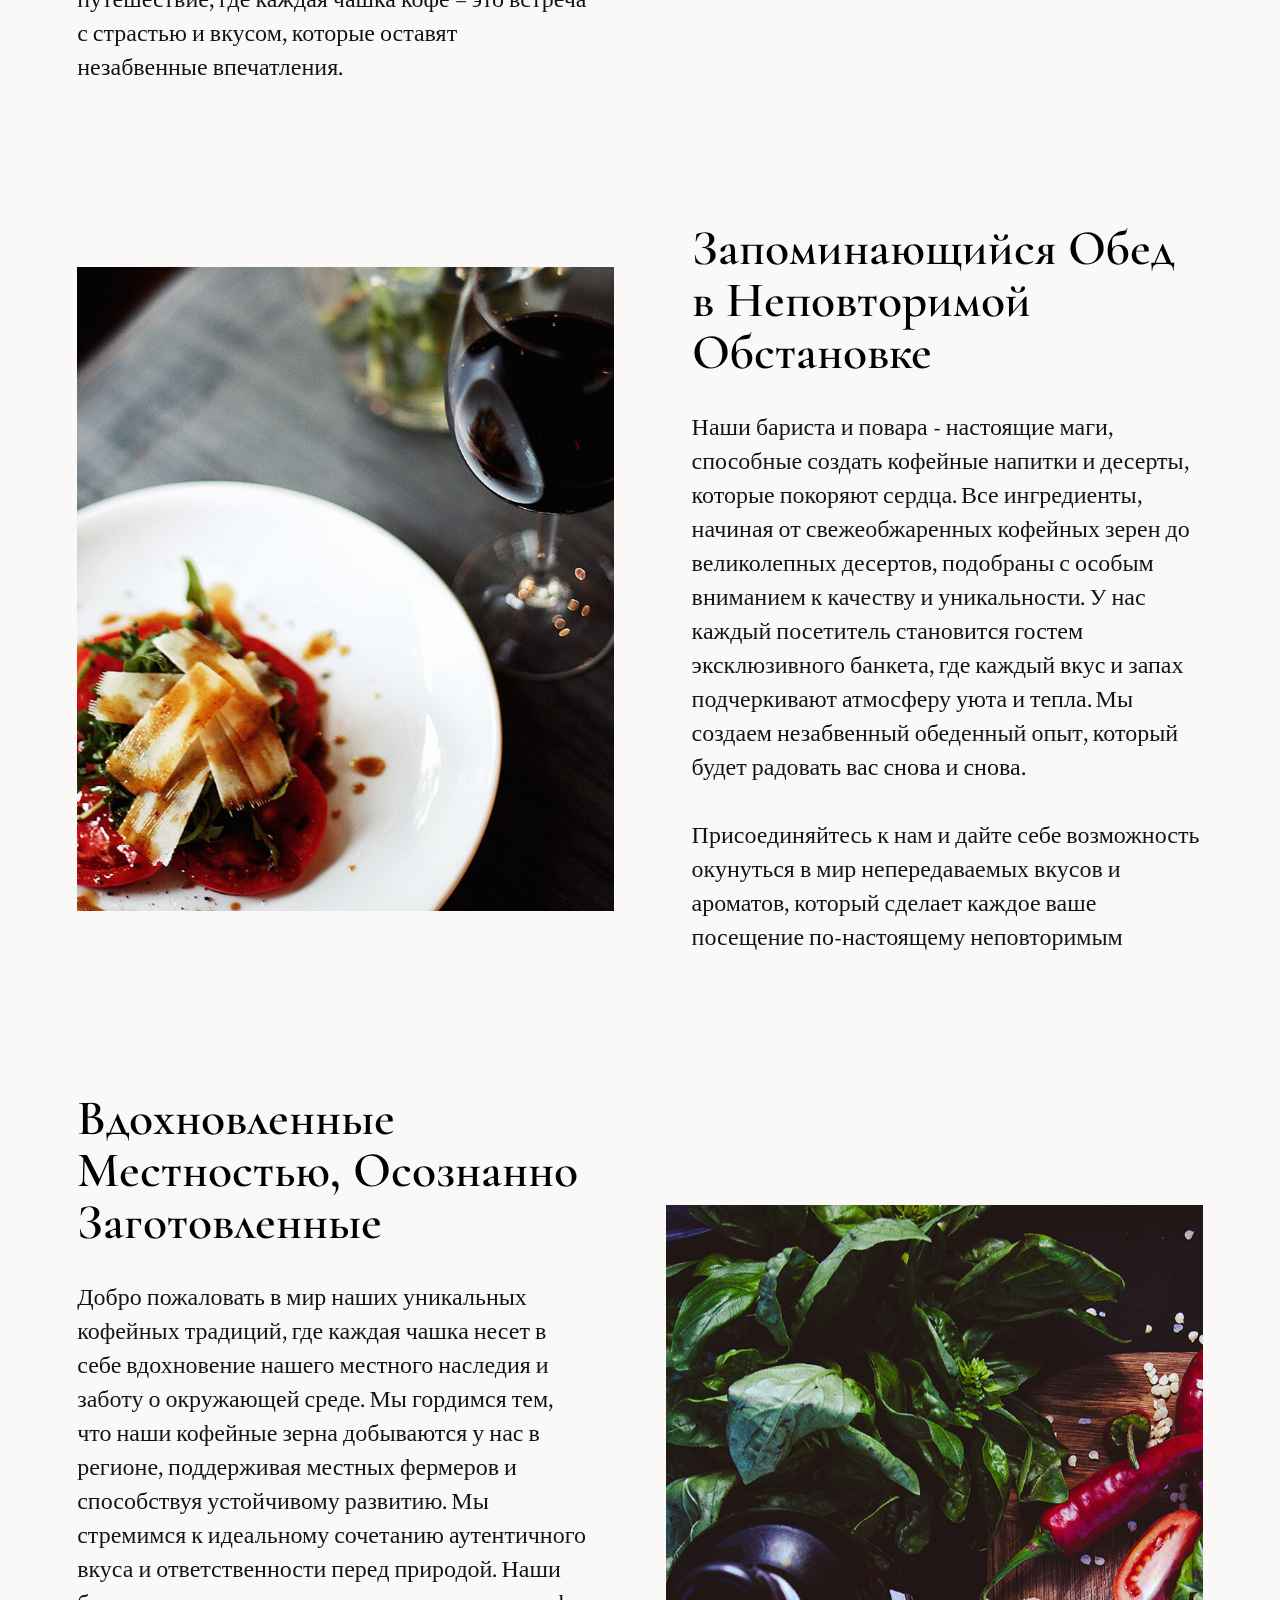
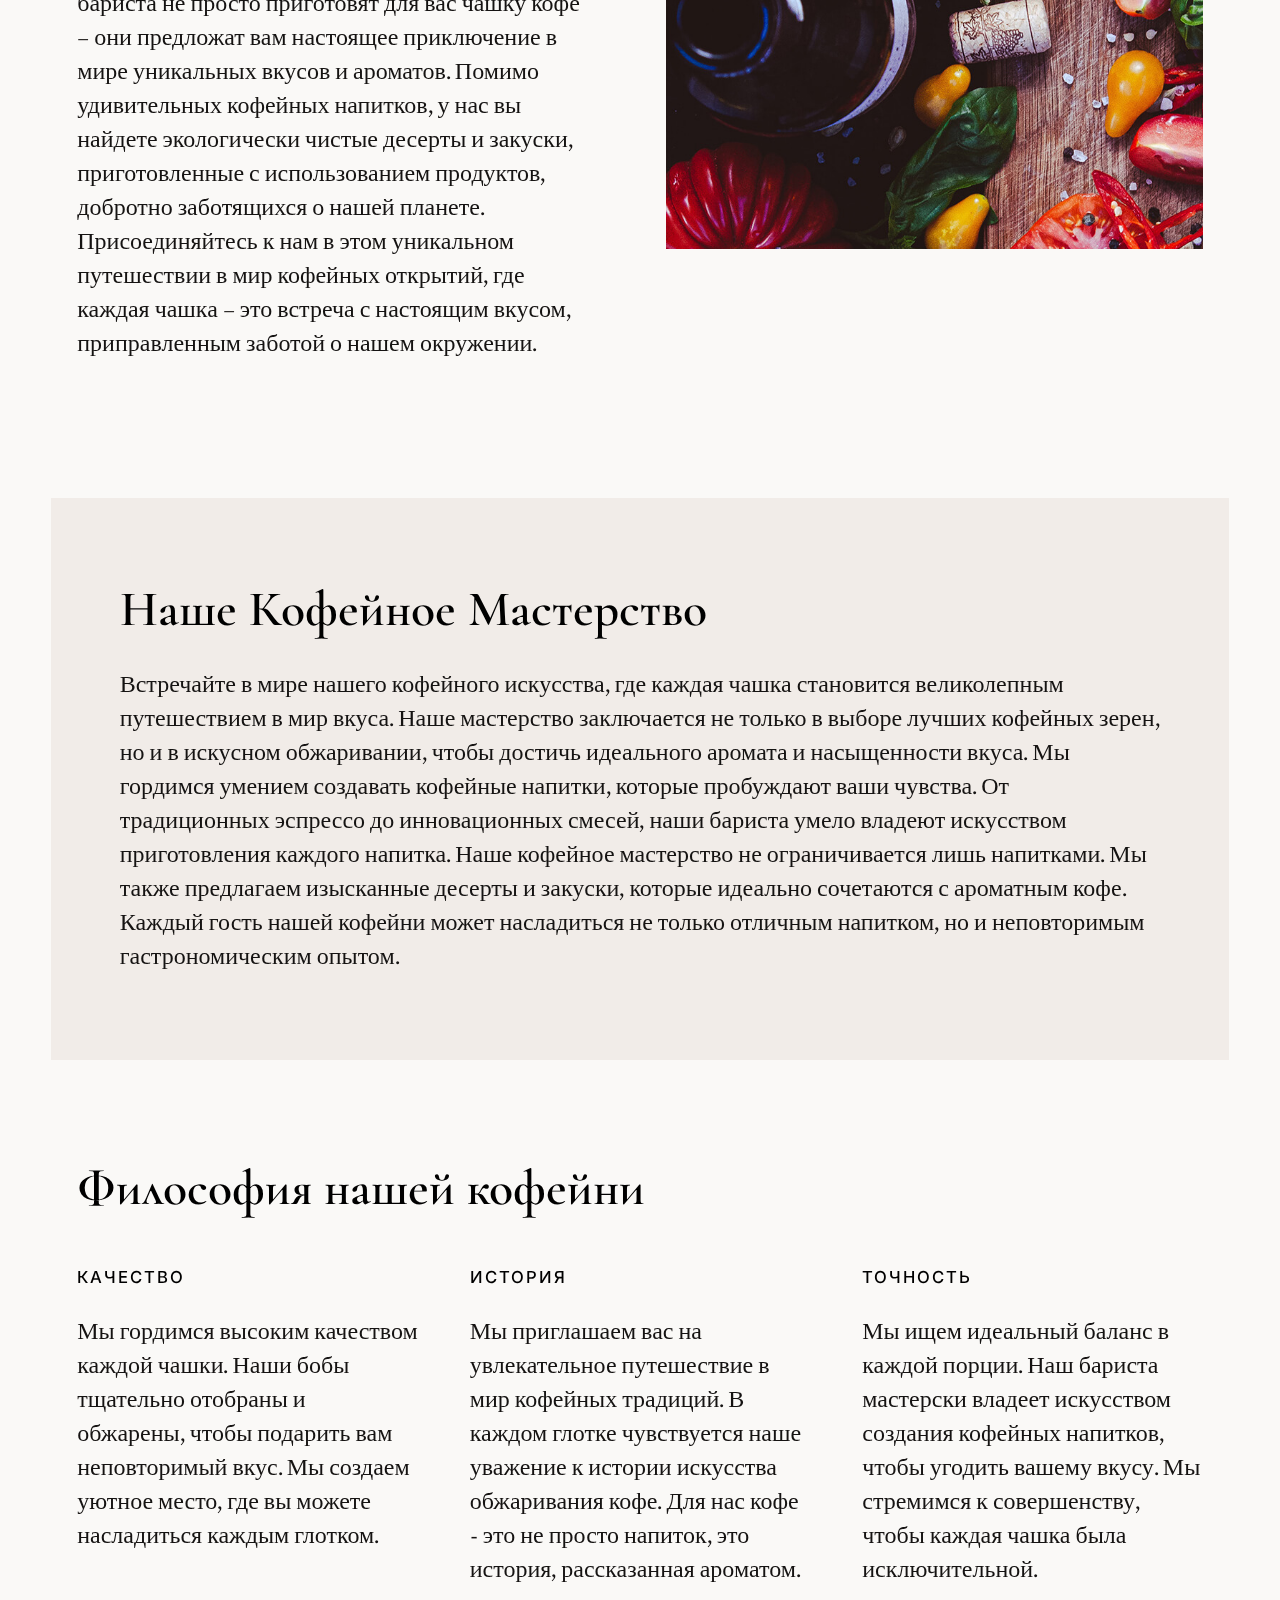
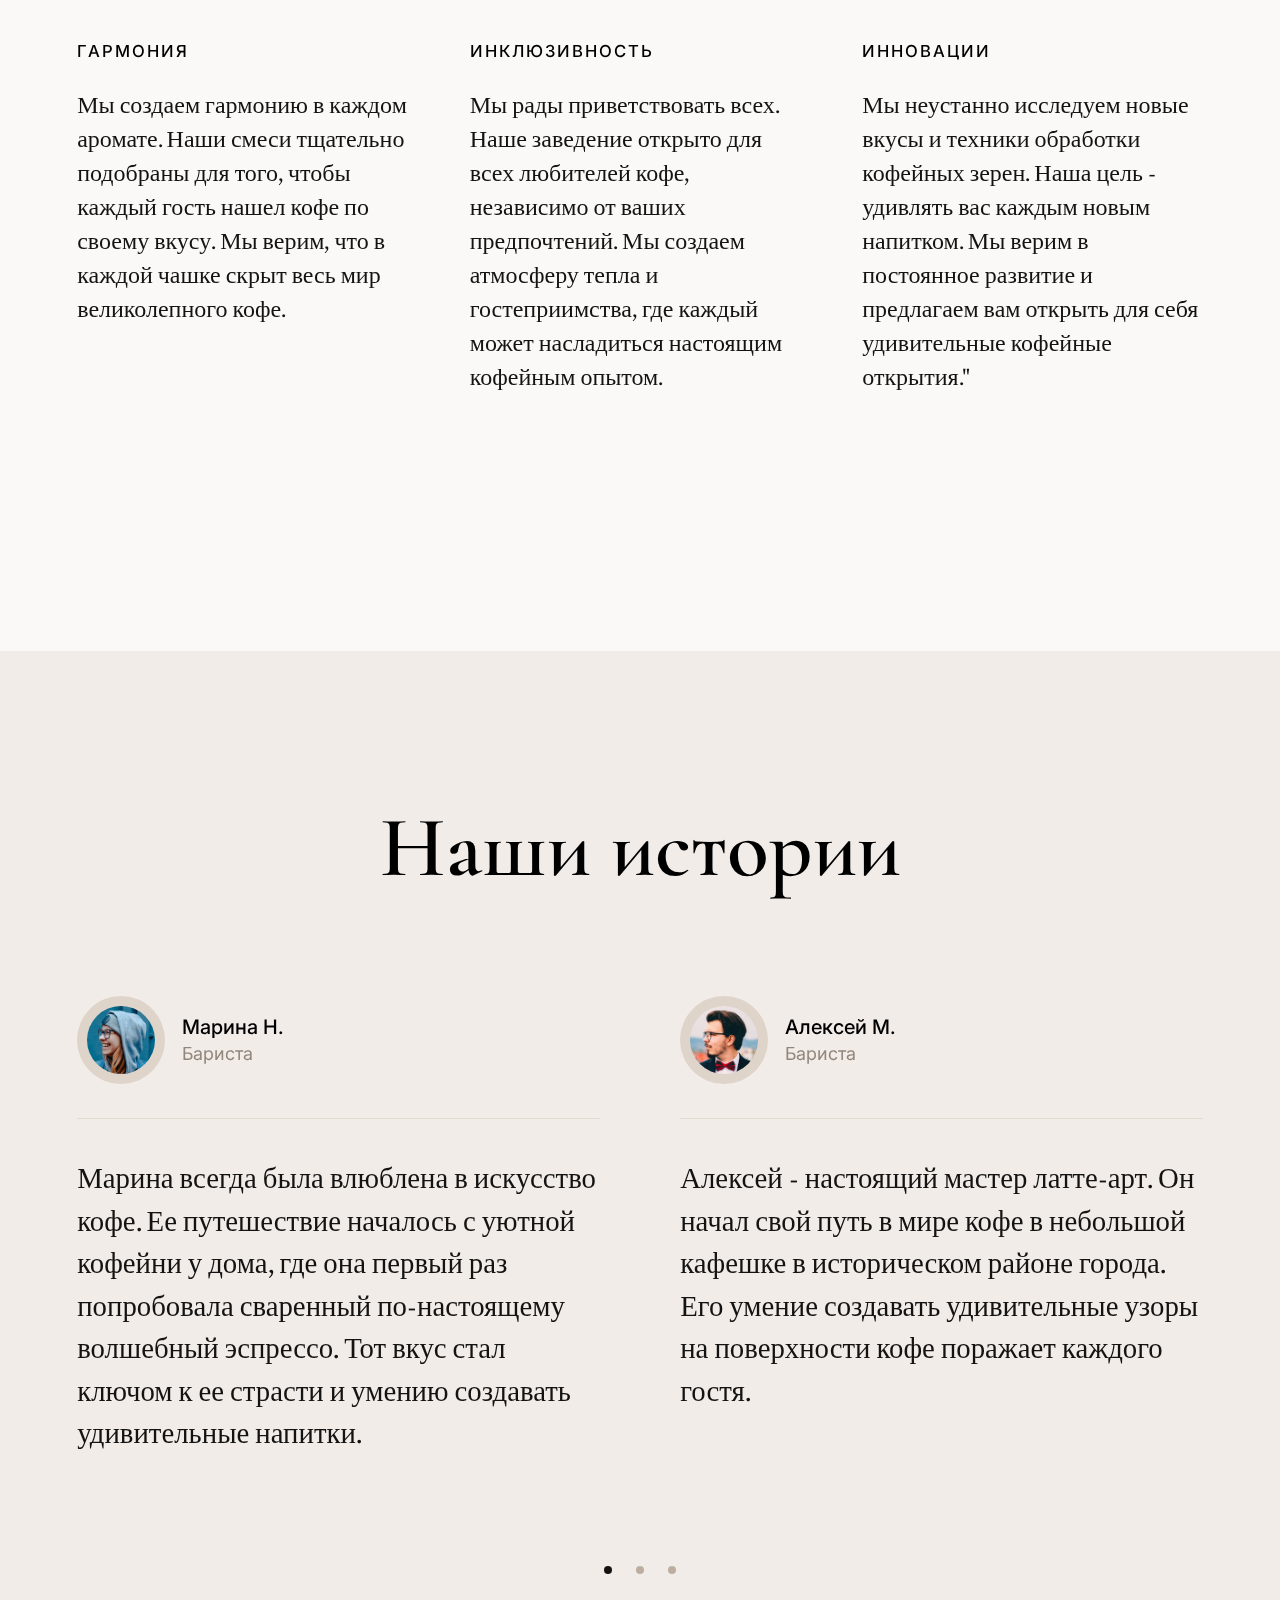
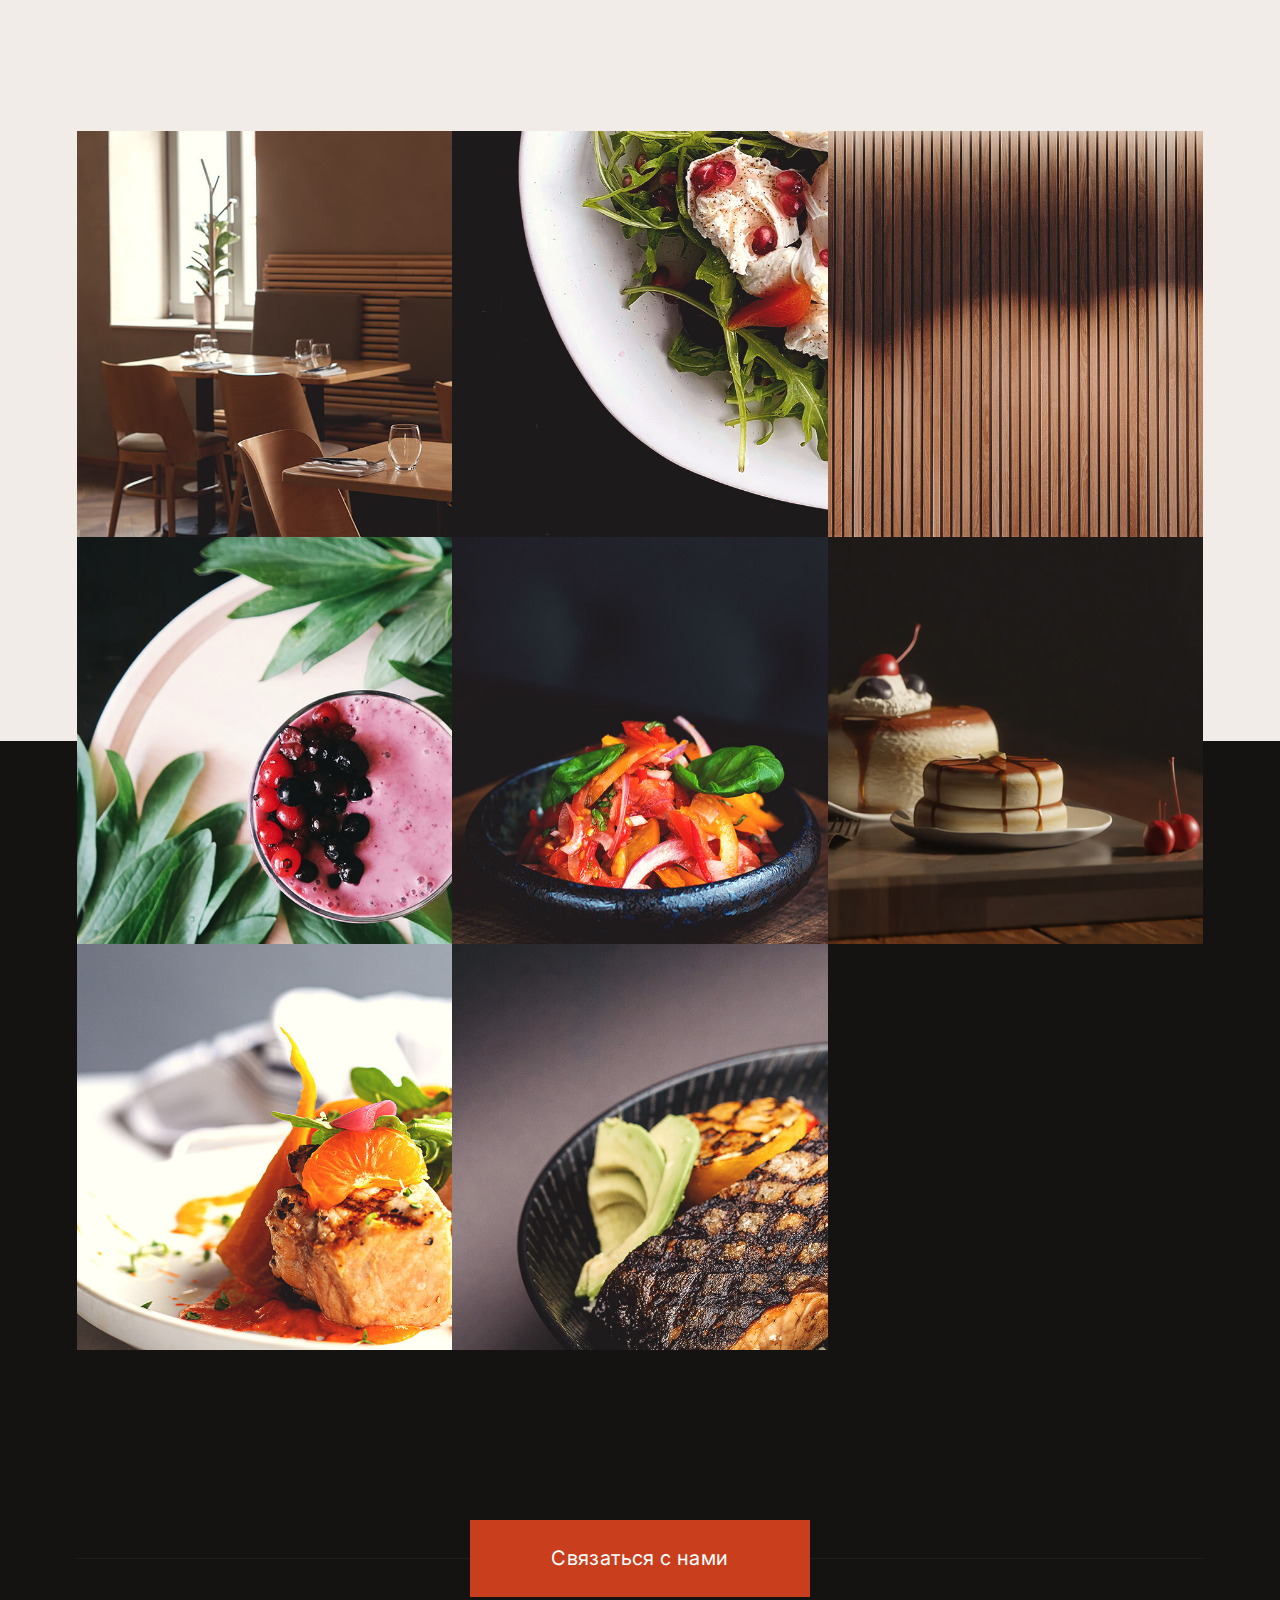
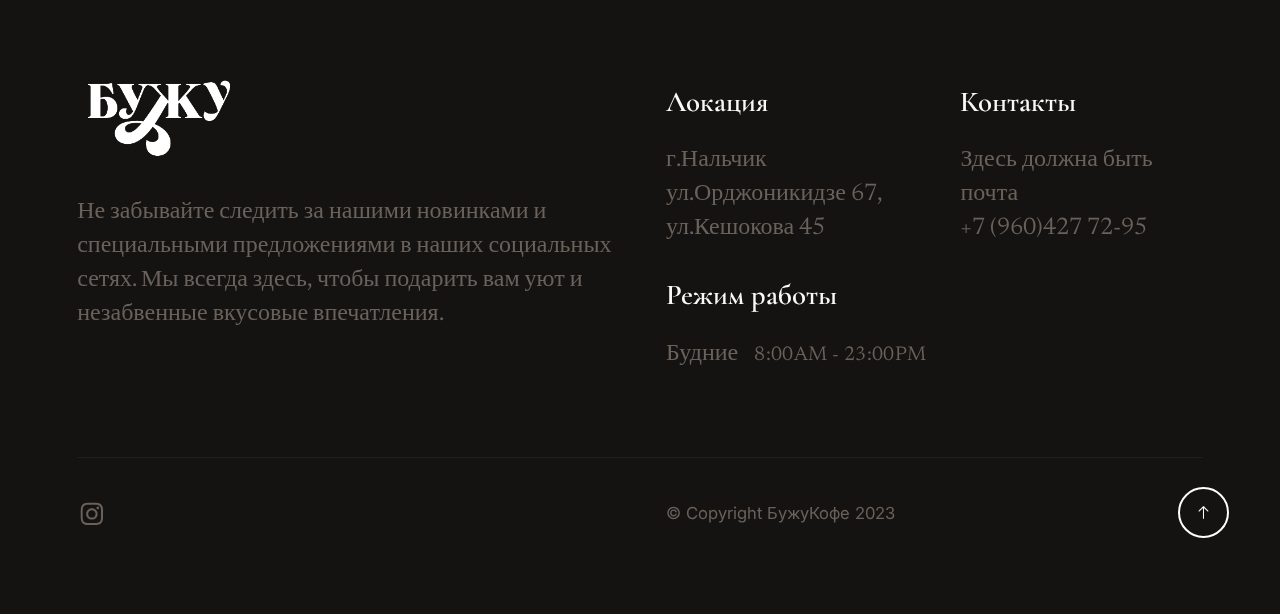
==== commit bc9aa401: "Update about.html" ====
--- a/about.html
+++ b/about.html
@@ -491,7 +491,7 @@
                 <div class="column xl-6 lg-12">
                     <p class="ss-copyright">
                         <span>© Copyright БужуКофе 2023</span> 
-                        <span> <a href="https://styleshoutcom/">Design template StyleShout</a></span>
+                        <!-- <span> <a href="https://styleshoutcom/">Design template StyleShout</a></span> -->
                     </p>
                 </div>
 
@@ -515,4 +515,4 @@
     <script src="js/main.js"></script>
 
 </body>
-</html>+</html>
